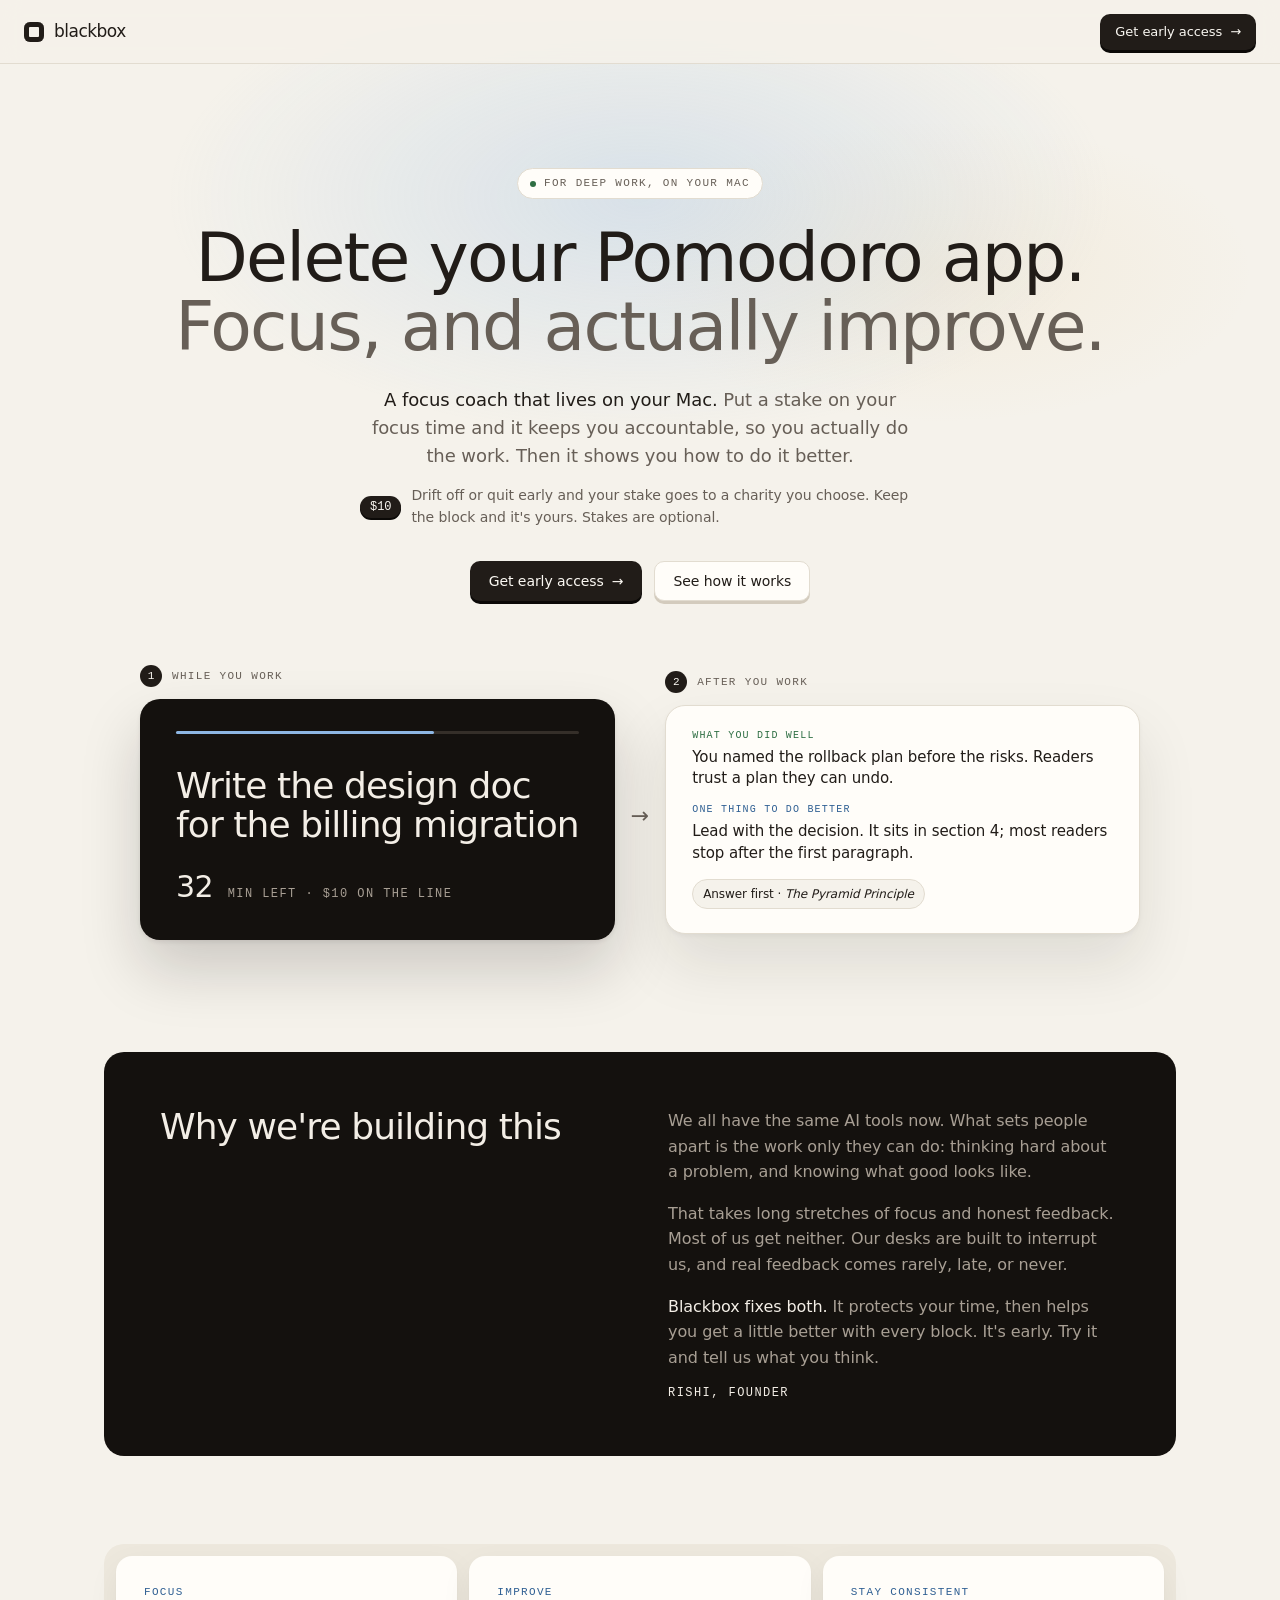
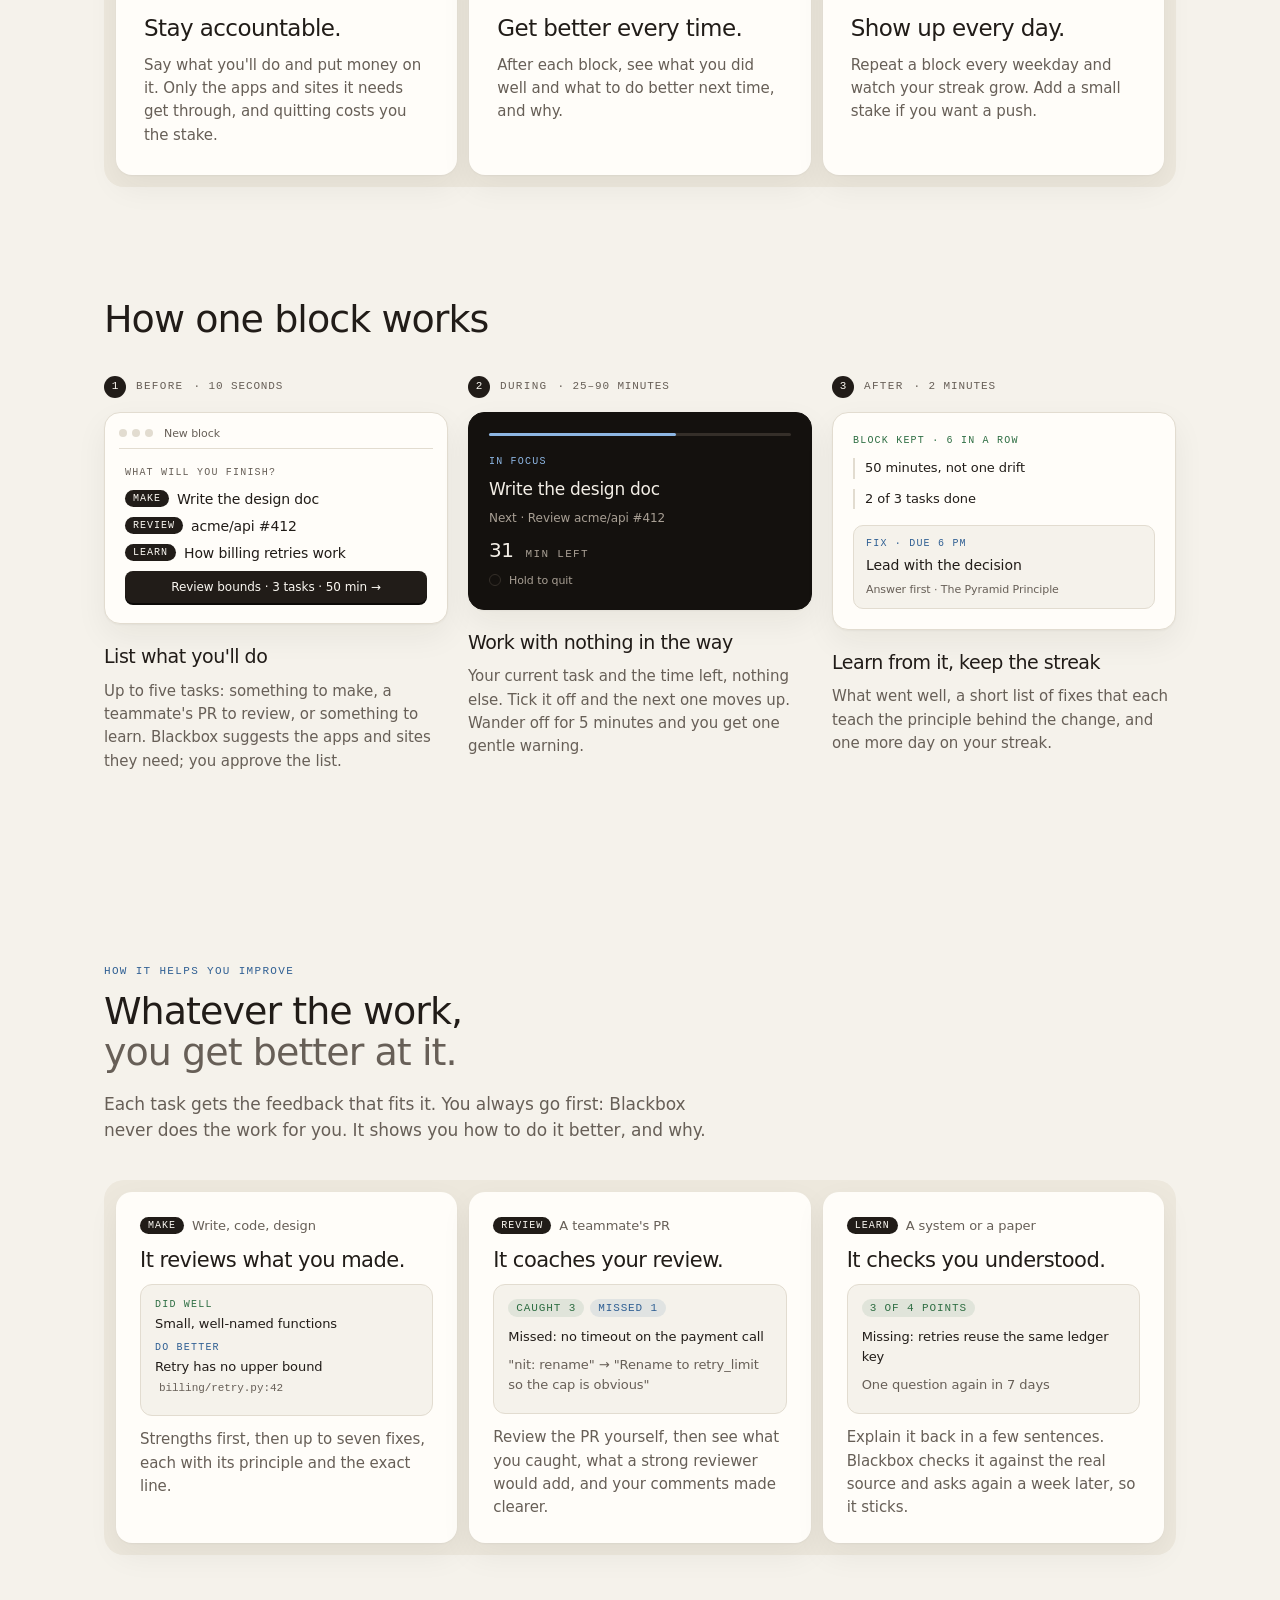
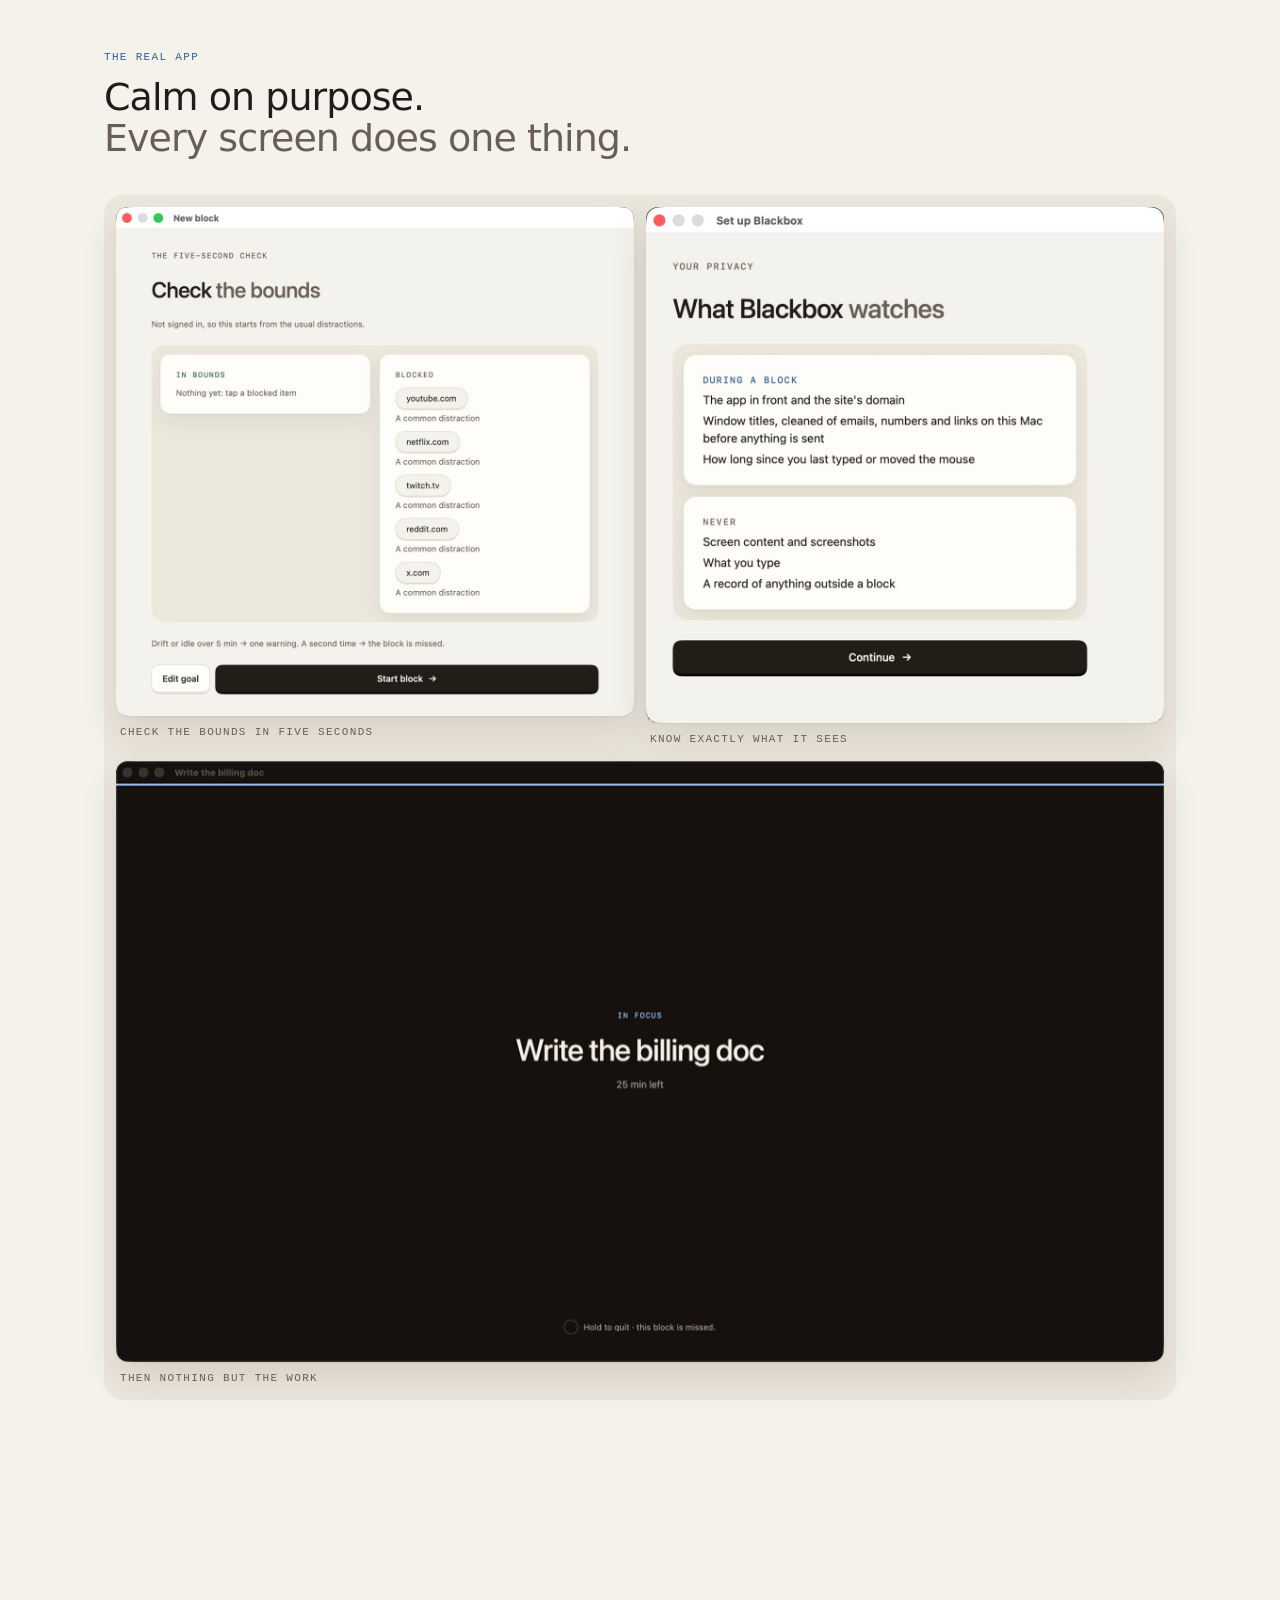
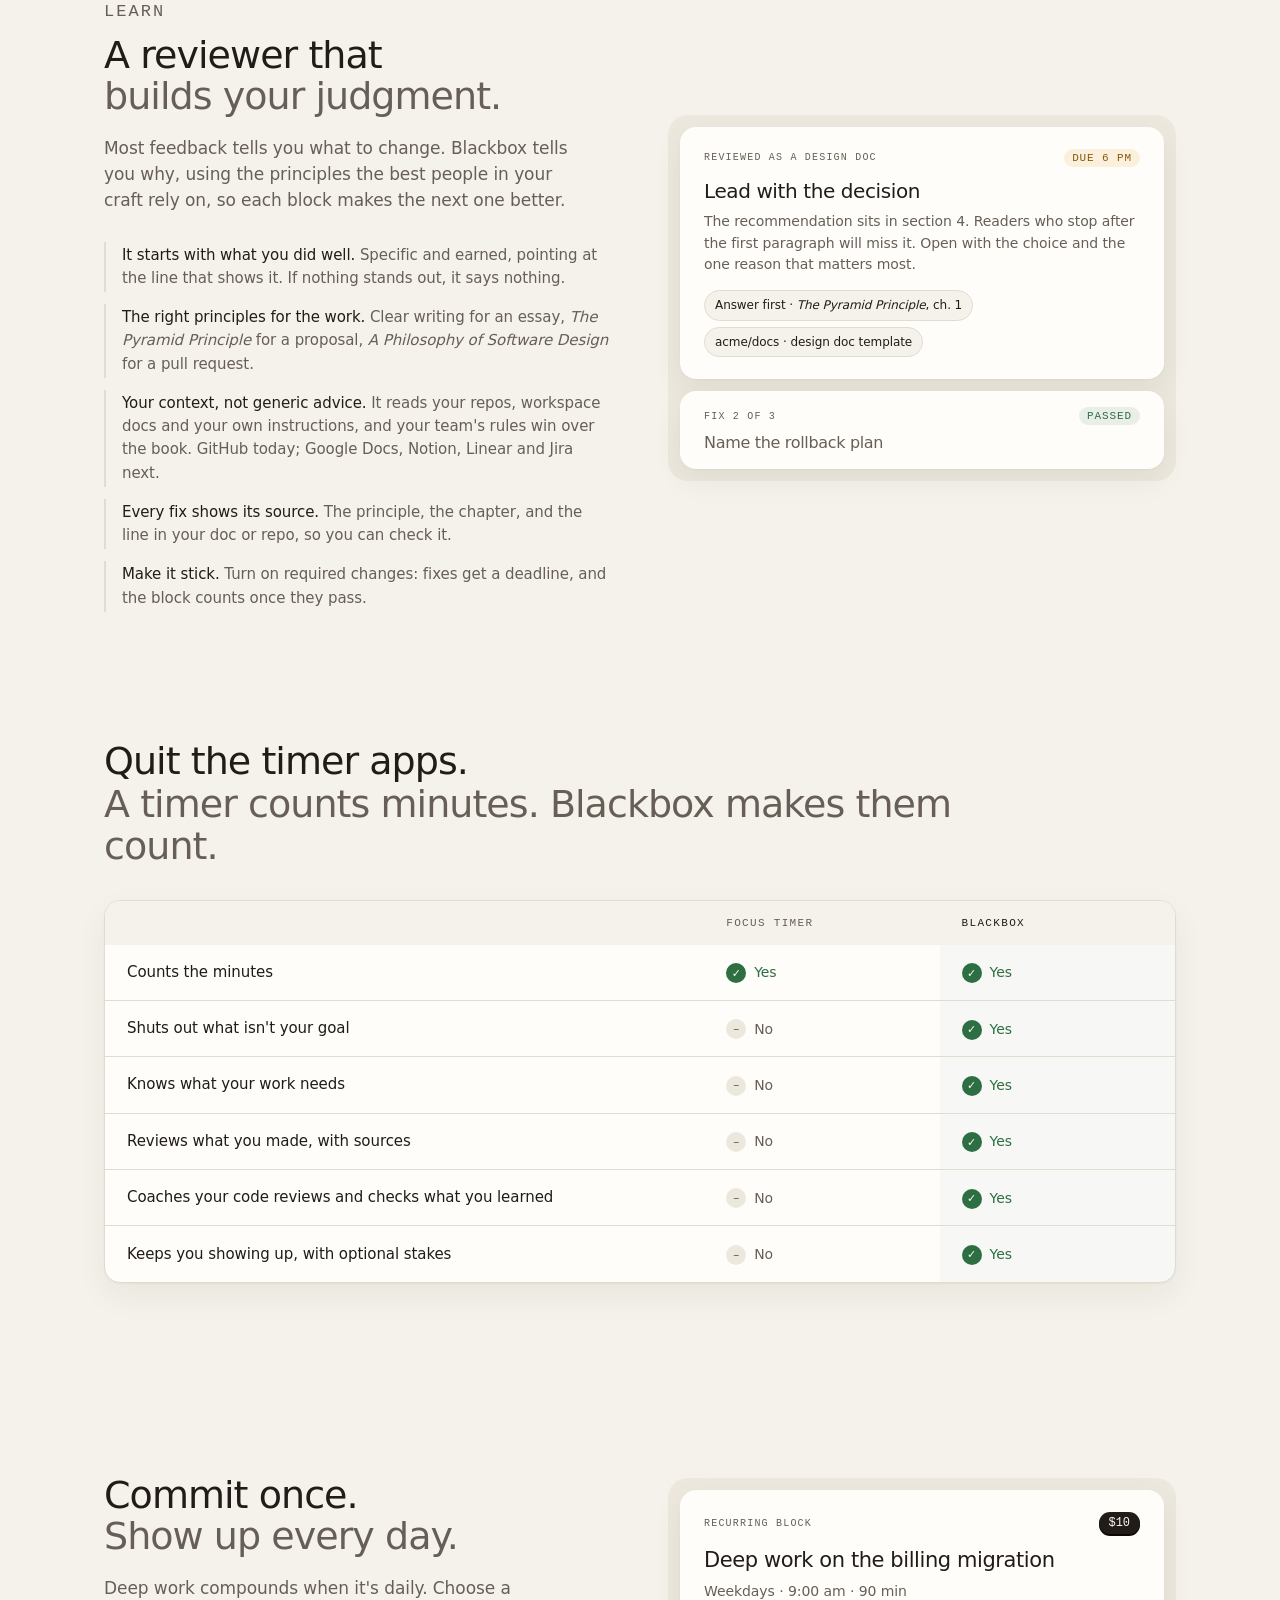
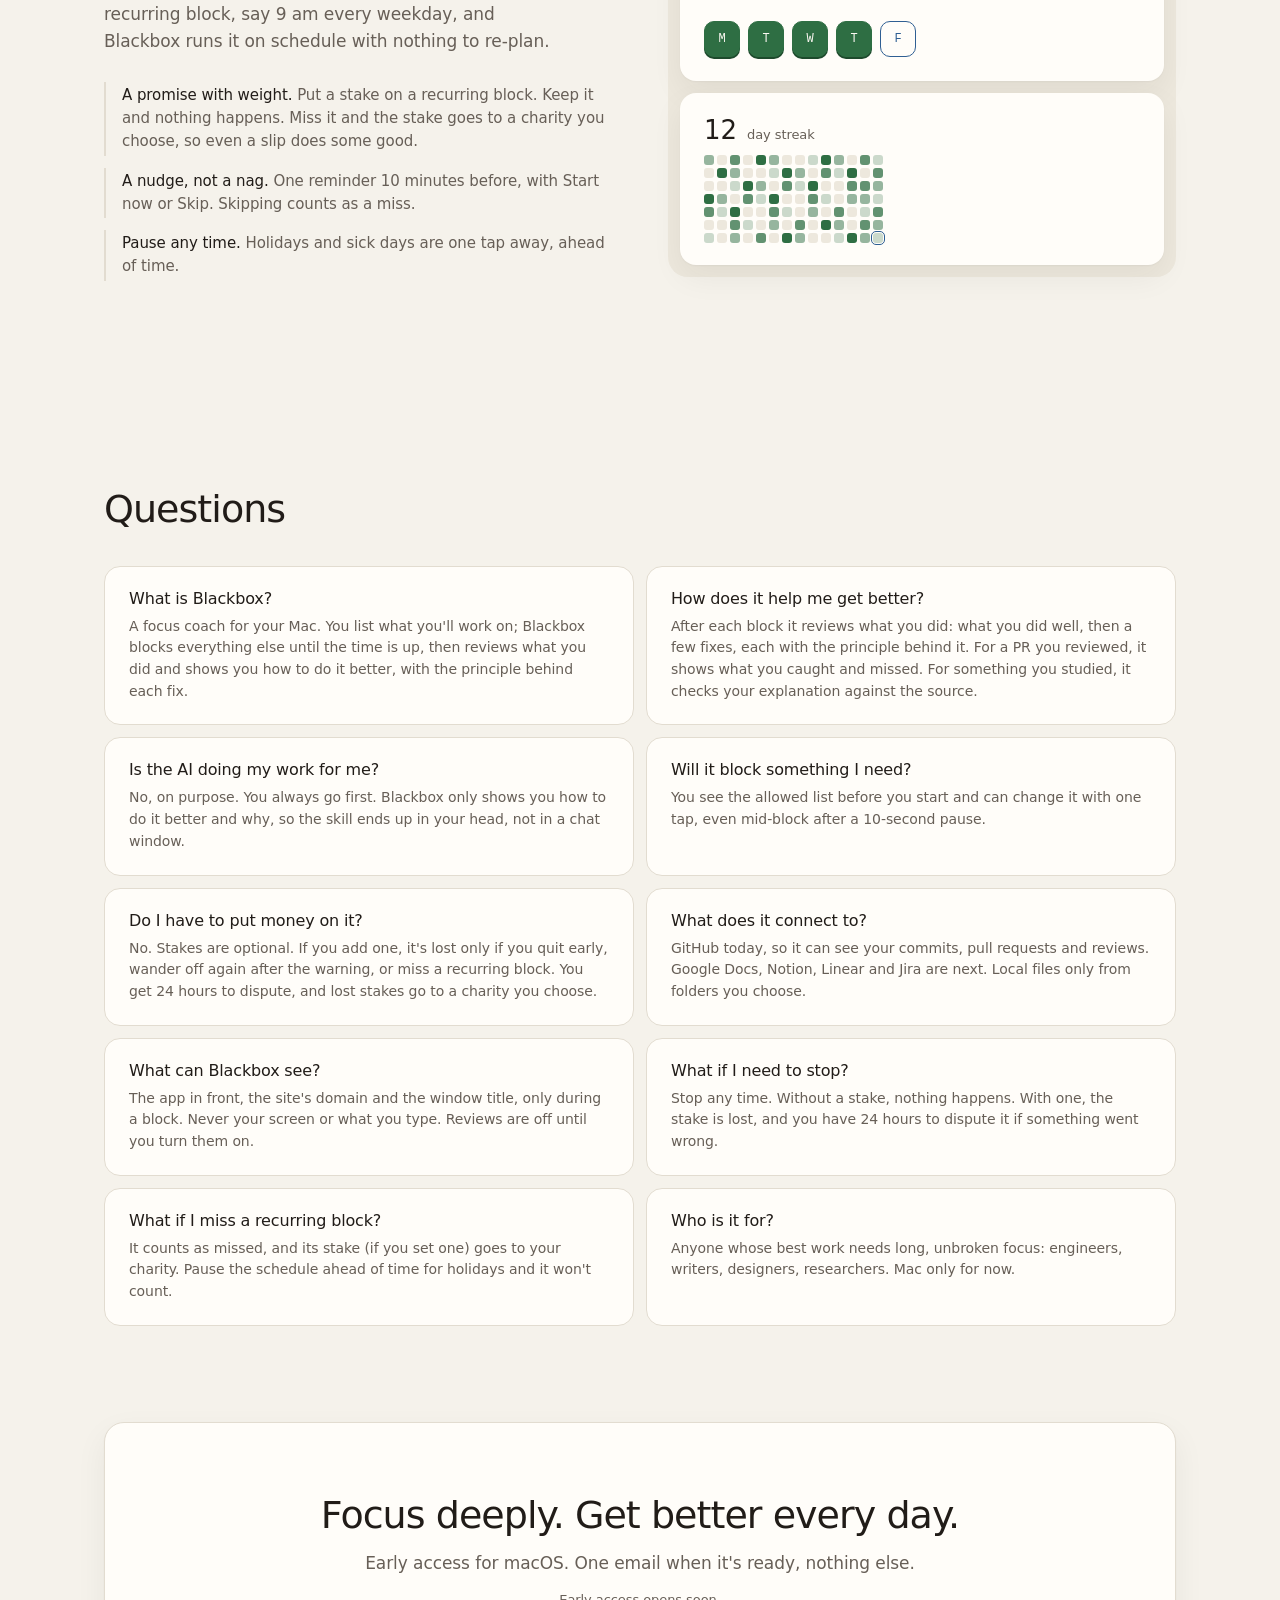
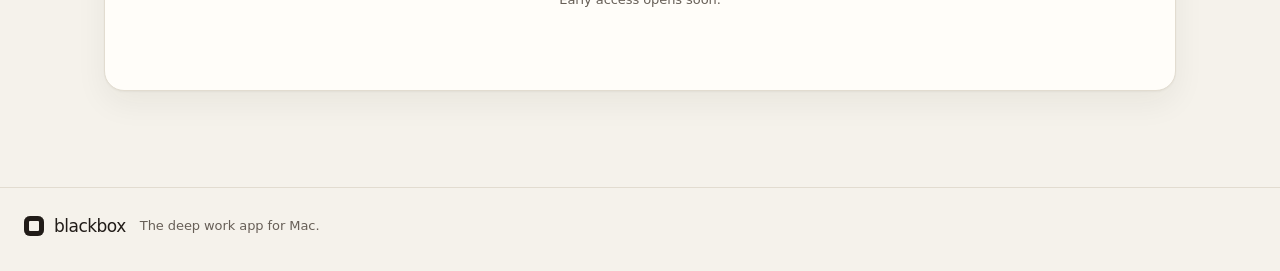
==== index.html @ e5a37778 "Deploy 39ea43e from Rishisheth/blackbox" ====
<!doctype html>
<html lang="en">
<head>
  <meta charset="utf-8">
  <meta name="viewport" content="width=device-width, initial-scale=1">
  <title>Blackbox — delete your Pomodoro app. Focus, and actually improve.</title>
  <meta name="description" content="A focus coach that lives on your Mac. Put a stake on your focus time and Blackbox keeps you accountable, then shows you how to do it better.">
  <link rel="icon" href="data:image/svg+xml,%3Csvg xmlns=%22http://www.w3.org/2000/svg%22 viewBox=%220 0 32 32%22%3E%3Crect width=%2232%22 height=%2232%22 rx=%226%22 fill=%22%23000%22/%3E%3Crect x=%229%22 y=%229%22 width=%2214%22 height=%2214%22 rx=%222%22 fill=%22%23fff%22/%3E%3C/svg%3E">
  <link rel="stylesheet" href="styles.css">
  <script src="config.js"></script>
  <script src="waitlist.js" defer></script>
</head>
<body>
  <header class="nav">
    <a class="wordmark" href="#top" aria-label="Blackbox home">blackbox</a>
    <a class="button button-solid" href="#waitlist">Get early access</a>
  </header>

  <main id="top">
    <section class="hero">
      <p class="eyebrow">For deep work, on your Mac</p>
      <h1>Delete your Pomodoro app.<br><span class="muted">Focus, and actually improve.</span></h1>
      <p class="lede"><strong>A focus coach that lives on your Mac.</strong> Put a stake on your focus time and it keeps you accountable, so you actually do the work. Then it shows you how to do it better.</p>
      <p class="hero-stake"><span class="stake-chip">$10</span>Drift off or quit early and your stake goes to a charity you choose. Keep the block and it's yours. Stakes are optional.</p>
      <div class="actions">
        <a class="button button-solid" href="#waitlist">Get early access</a>
        <a class="button button-outline" href="#how">See how it works</a>
      </div>

      <div class="hero-pair">
        <figure class="hero-step" aria-label="While you work: your task and the time left, nothing else">
          <figcaption><span class="num">1</span>While you work</figcaption>
          <div class="focus-card">
            <div class="timeline"><span style="width: 64%"></span></div>
            <p class="focus-goal">Write the design doc for the billing migration</p>
            <p class="focus-time"><strong>32</strong> min left <span class="focus-stake">· $10 on the line</span></p>
          </div>
        </figure>
        <span class="hero-arrow" aria-hidden="true">→</span>
        <figure class="hero-step" aria-label="After you work: what you did well, and one thing to do better, with the principle behind it">
          <figcaption><span class="num">2</span>After you work</figcaption>
          <div class="coach-card">
            <p class="coach-label coach-good">What you did well</p>
            <p class="coach-line">You named the rollback plan before the risks. Readers trust a plan they can undo.</p>
            <p class="coach-label coach-better">One thing to do better</p>
            <p class="coach-line"><strong>Lead with the decision.</strong> It sits in section 4; most readers stop after the first paragraph.</p>
            <p class="coach-tag">Answer first · <em>The Pyramid Principle</em></p>
          </div>
        </figure>
      </div>
    </section>

    <section id="why" class="why-now" aria-labelledby="why-title">
      <h2 id="why-title">Why we're building this</h2>
      <div class="why-now-body">
        <p>We all have the same AI tools now. What sets people apart is the work only they can do: thinking hard about a problem, and knowing what good looks like.</p>
        <p>That takes long stretches of focus and honest feedback. Most of us get neither. Our desks are built to interrupt us, and real feedback comes rarely, late, or never.</p>
        <p><strong>Blackbox fixes both.</strong> It protects your time, then helps you get a little better with every block. It's early. Try it and tell us what you think.</p>
        <p class="signature">Rishi, founder</p>
      </div>
    </section>

    <section class="pillars" aria-label="What Blackbox does for you">
      <div class="pillar">
        <p class="pillar-kicker">Focus</p>
        <h2>Stay accountable.</h2>
        <p>Say what you'll do and put money on it. Only the apps and sites it needs get through, and quitting costs you the stake.</p>
      </div>
      <div class="pillar">
        <p class="pillar-kicker">Improve</p>
        <h2>Get better every time.</h2>
        <p>After each block, see what you did well and what to do better next time, and why.</p>
      </div>
      <div class="pillar">
        <p class="pillar-kicker">Stay consistent</p>
        <h2>Show up every day.</h2>
        <p>Repeat a block every weekday and watch your streak grow. Add a small stake if you want a push.</p>
      </div>
    </section>

    <section id="how" class="how" aria-labelledby="how-title">
      <h2 id="how-title">How one block works</h2>
      <ol class="phases">
        <li class="phase">
          <p class="phase-when"><span class="num">1</span>Before <span class="muted">· 10 seconds</span></p>
          <div class="mock app" aria-hidden="true">
            <div class="app-bar"><i></i><i></i><i></i><span>New block</span></div>
            <p class="mock-label">What will you finish?</p>
            <p class="mock-task"><span class="kind">Make</span>Write the design doc</p>
            <p class="mock-task"><span class="kind">Review</span>acme/api #412</p>
            <p class="mock-task"><span class="kind">Learn</span>How billing retries work</p>
            <span class="mock-cta">Review bounds · 3 tasks · 50 min →</span>
          </div>
          <h3>List what you'll do</h3>
          <p>Up to five tasks: something to make, a teammate's PR to review, or something to learn. Blackbox suggests the apps and sites they need; you approve the list.</p>
        </li>
        <li class="phase">
          <p class="phase-when"><span class="num">2</span>During <span class="muted">· 25–90 minutes</span></p>
          <div class="mock app mock-dark" aria-hidden="true">
            <div class="mock-time"><span style="width: 62%"></span></div>
            <p class="mock-label mock-label-focus">In focus</p>
            <p class="mock-blocked">Write the design doc</p>
            <p class="mock-next">Next · Review acme/api #412</p>
            <p class="mock-left"><strong>31</strong> min left</p>
            <span class="mock-hold"><i></i>Hold to quit</span>
          </div>
          <h3>Work with nothing in the way</h3>
          <p>Your current task and the time left, nothing else. Tick it off and the next one moves up. Wander off for 5 minutes and you get one gentle warning.</p>
        </li>
        <li class="phase">
          <p class="phase-when"><span class="num">3</span>After <span class="muted">· 2 minutes</span></p>
          <div class="mock app" aria-hidden="true">
            <p class="mock-label mock-label-kept">Block kept · 6 in a row</p>
            <p class="mock-proof">50 minutes, not one drift</p>
            <p class="mock-proof">2 of 3 tasks done</p>
            <div class="mock-fixcard">
              <p class="mock-label mock-label-focus">Fix · due 6 pm</p>
              <p class="mock-fix">Lead with the decision</p>
              <p class="mock-tag">Answer first · The Pyramid Principle</p>
            </div>
          </div>
          <h3>Learn from it, keep the streak</h3>
          <p>What went well, a short list of fixes that each teach the principle behind the change, and one more day on your streak.</p>
        </li>
      </ol>
    </section>

    <section id="improve" class="kinds-section" aria-labelledby="kinds-title">
      <p class="eyebrow-plain">How it helps you improve</p>
      <h2 id="kinds-title">Whatever the work,<br><span class="muted">you get better at it.</span></h2>
      <p class="section-intro">Each task gets the feedback that fits it. You always go first: Blackbox never does the work for you. It shows you how to do it better, and why.</p>
      <div class="kinds">
        <article class="kind-card">
          <p class="kind-head"><span class="kind">Make</span>Write, code, design</p>
          <h3>It reviews what you made.</h3>
          <div class="mini" aria-hidden="true">
            <p class="coach-label coach-good">Did well</p>
            <p class="mini-line">Small, well-named functions</p>
            <p class="coach-label coach-better">Do better</p>
            <p class="mini-line">Retry has no upper bound <span class="mini-src">billing/retry.py:42</span></p>
          </div>
          <p>Strengths first, then up to seven fixes, each with its principle and the exact line.</p>
        </article>
        <article class="kind-card">
          <p class="kind-head"><span class="kind">Review</span>A teammate's PR</p>
          <h3>It coaches your review.</h3>
          <div class="mini" aria-hidden="true">
            <p class="mini-score"><span class="good">Caught 3</span><span class="better">Missed 1</span></p>
            <p class="mini-line">Missed: no timeout on the payment call</p>
            <p class="mini-line mini-quiet">"nit: rename" → "Rename to retry_limit so the cap is obvious"</p>
          </div>
          <p>Review the PR yourself, then see what you caught, what a strong reviewer would add, and your comments made clearer.</p>
        </article>
        <article class="kind-card">
          <p class="kind-head"><span class="kind">Learn</span>A system or a paper</p>
          <h3>It checks you understood.</h3>
          <div class="mini" aria-hidden="true">
            <p class="mini-score"><span class="good">3 of 4 points</span></p>
            <p class="mini-line">Missing: retries reuse the same ledger key</p>
            <p class="mini-line mini-quiet">One question again in 7 days</p>
          </div>
          <p>Explain it back in a few sentences. Blackbox checks it against the real source and asks again a week later, so it sticks.</p>
        </article>
      </div>
    </section>

    <section class="screens" aria-labelledby="screens-title">
      <p class="eyebrow-plain">The real app</p>
      <h2 id="screens-title">Calm on purpose.<br><span class="muted">Every screen does one thing.</span></h2>
      <div class="shots">
        <figure class="shot">
          <img src="img/bounds-light.jpg" width="1100" height="1081" loading="lazy" decoding="async"
            alt="The bounds check: what's in bounds and what's blocked, with a reason under each, and Start block.">
          <figcaption>Check the bounds in five seconds</figcaption>
        </figure>
        <figure class="shot">
          <img src="img/privacy-light.jpg" width="1100" height="1096" loading="lazy" decoding="async"
            alt="Setup's privacy screen: what Blackbox watches during a block, and what it never collects.">
          <figcaption>Know exactly what it sees</figcaption>
        </figure>
        <figure class="shot shot-wide">
          <img src="img/focus-dark.jpg" width="1100" height="630" loading="lazy" decoding="async"
            alt="Focus mode: the goal, the time left, and hold to quit, on a dark screen.">
          <figcaption>Then nothing but the work</figcaption>
        </figure>
      </div>
    </section>

    <section id="learn" class="reviewer" aria-labelledby="reviewer-title">
      <div class="reviewer-copy">
        <p class="eyebrow-plain">Learn</p>
        <h2 id="reviewer-title">A reviewer that<br><span class="muted">builds your judgment.</span></h2>
        <p>Most feedback tells you what to change. Blackbox tells you why, using the principles the best people in your craft rely on, so each block makes the next one better.</p>
        <ul class="train-points">
          <li><strong>It starts with what you did well.</strong> Specific and earned, pointing at the line that shows it. If nothing stands out, it says nothing.</li>
          <li><strong>The right principles for the work.</strong> Clear writing for an essay, <em>The Pyramid Principle</em> for a proposal, <em>A Philosophy of Software Design</em> for a pull request.</li>
          <li><strong>Your context, not generic advice.</strong> It reads your repos, workspace docs and your own instructions, and your team's rules win over the book. GitHub today; Google Docs, Notion, Linear and Jira next.</li>
          <li><strong>Every fix shows its source.</strong> The principle, the chapter, and the line in your doc or repo, so you can check it.</li>
          <li><strong>Make it stick.</strong> Turn on required changes: fixes get a deadline, and the block counts once they pass.</li>
        </ul>
      </div>
      <figure class="review" aria-label="A fix card: Lead with the decision, with its principle and sources">
        <div class="review-card">
          <p class="review-head"><span class="mock-label">Reviewed as a design doc</span><span class="review-due">Due 6 pm</span></p>
          <p class="review-what">Lead with the decision</p>
          <p class="review-why">The recommendation sits in section 4. Readers who stop after the first paragraph will miss it. Open with the choice and the one reason that matters most.</p>
          <div class="review-tags">
            <span>Answer first · <em>The Pyramid Principle</em>, ch. 1</span>
            <span>acme/docs · design doc template</span>
          </div>
        </div>
        <div class="review-card review-card-quiet">
          <p class="review-head"><span class="mock-label">Fix 2 of 3</span><span class="review-pass">Passed</span></p>
          <p class="review-what">Name the rollback plan</p>
        </div>
      </figure>
    </section>

    <section class="timers" aria-labelledby="timers-title">
      <h2 id="timers-title">Quit the timer apps.<br><span class="muted">A timer counts minutes. Blackbox makes them count.</span></h2>
      <table class="compare">
        <thead>
          <tr><th scope="col"><span class="visually-hidden">What you get</span></th><th scope="col">Focus timer</th><th scope="col">Blackbox</th></tr>
        </thead>
        <tbody>
          <tr><th scope="row">Counts the minutes</th><td><span class="yes">Yes</span></td><td><span class="yes">Yes</span></td></tr>
          <tr><th scope="row">Shuts out what isn't your goal</th><td><span class="no">No</span></td><td><span class="yes">Yes</span></td></tr>
          <tr><th scope="row">Knows what your work needs</th><td><span class="no">No</span></td><td><span class="yes">Yes</span></td></tr>
          <tr><th scope="row">Reviews what you made, with sources</th><td><span class="no">No</span></td><td><span class="yes">Yes</span></td></tr>
          <tr><th scope="row">Coaches your code reviews and checks what you learned</th><td><span class="no">No</span></td><td><span class="yes">Yes</span></td></tr>
          <tr><th scope="row">Keeps you showing up, with optional stakes</th><td><span class="no">No</span></td><td><span class="yes">Yes</span></td></tr>
        </tbody>
      </table>
    </section>

    <section class="train" aria-labelledby="train-title">
      <div class="train-copy">
        <h2 id="train-title">Commit once.<br><span class="muted">Show up every day.</span></h2>
        <p>Deep work compounds when it's daily. Choose a recurring block, say 9 am every weekday, and Blackbox runs it on schedule with nothing to re-plan.</p>
        <ul class="train-points">
          <li><strong>A promise with weight.</strong> Put a stake on a recurring block. Keep it and nothing happens. Miss it and the stake goes to a charity you choose, so even a slip does some good.</li>
          <li><strong>A nudge, not a nag.</strong> One reminder 10 minutes before, with Start now or Skip. Skipping counts as a miss.</li>
          <li><strong>Pause any time.</strong> Holidays and sick days are one tap away, ahead of time.</li>
        </ul>
      </div>
      <figure class="schedule" aria-label="A recurring block: Deep work, weekdays at 9 am, 90 minutes, $10, with a 12-day streak">
        <div class="schedule-card">
          <p class="schedule-head"><span class="mock-label">Recurring block</span><span class="schedule-stake">$10</span></p>
        <p class="schedule-goal">Deep work on the billing migration</p>
        <p class="schedule-when">Weekdays · 9:00 am · 90 min</p>
        <div class="days" aria-hidden="true">
          <span class="kept">M</span><span class="kept">T</span><span class="kept">W</span><span class="kept">T</span><span class="next">F</span>
        </div>
        </div>
        <div class="consistency">
          <p class="mock-streak"><strong>12</strong> day streak</p>
          <div class="grid" aria-hidden="true"></div>
        </div>
      </figure>
    </section>

    <section class="faq" aria-labelledby="faq-title">
      <h2 id="faq-title">Questions</h2>
      <dl>
        <div>
          <dt>What is Blackbox?</dt>
          <dd>A focus coach for your Mac. You list what you'll work on; Blackbox blocks everything else until the time is up, then reviews what you did and shows you how to do it better, with the principle behind each fix.</dd>
        </div>
        <div>
          <dt>How does it help me get better?</dt>
          <dd>After each block it reviews what you did: what you did well, then a few fixes, each with the principle behind it. For a PR you reviewed, it shows what you caught and missed. For something you studied, it checks your explanation against the source.</dd>
        </div>
        <div>
          <dt>Is the AI doing my work for me?</dt>
          <dd>No, on purpose. You always go first. Blackbox only shows you how to do it better and why, so the skill ends up in your head, not in a chat window.</dd>
        </div>
        <div>
          <dt>Will it block something I need?</dt>
          <dd>You see the allowed list before you start and can change it with one tap, even mid-block after a 10-second pause.</dd>
        </div>
        <div>
          <dt>Do I have to put money on it?</dt>
          <dd>No. Stakes are optional. If you add one, it's lost only if you quit early, wander off again after the warning, or miss a recurring block. You get 24 hours to dispute, and lost stakes go to a charity you choose.</dd>
        </div>
        <div>
          <dt>What does it connect to?</dt>
          <dd>GitHub today, so it can see your commits, pull requests and reviews. Google Docs, Notion, Linear and Jira are next. Local files only from folders you choose.</dd>
        </div>
        <div>
          <dt>What can Blackbox see?</dt>
          <dd>The app in front, the site's domain and the window title, only during a block. Never your screen or what you type. Reviews are off until you turn them on.</dd>
        </div>
        <div>
          <dt>What if I need to stop?</dt>
          <dd>Stop any time. Without a stake, nothing happens. With one, the stake is lost, and you have 24 hours to dispute it if something went wrong.</dd>
        </div>
        <div>
          <dt>What if I miss a recurring block?</dt>
          <dd>It counts as missed, and its stake (if you set one) goes to your charity. Pause the schedule ahead of time for holidays and it won't count.</dd>
        </div>
        <div>
          <dt>Who is it for?</dt>
          <dd>Anyone whose best work needs long, unbroken focus: engineers, writers, designers, researchers. Mac only for now.</dd>
        </div>
      </dl>
    </section>

    <section id="waitlist" class="waitlist" aria-labelledby="waitlist-title">
      <h2 id="waitlist-title">Focus deeply. Get better every day.</h2>
      <p class="section-lede">Early access for macOS. One email when it's ready, nothing else.</p>
      <form class="waitlist-form" novalidate>
        <label class="visually-hidden" for="email">Email address</label>
        <input id="email" name="email" type="email" autocomplete="email" placeholder="you@work.com" required>
        <button class="button button-solid" type="submit">Get early access</button>
      </form>
      <p class="waitlist-note" role="status" aria-live="polite"></p>
    </section>
  </main>

  <footer class="footer">
    <span class="wordmark">blackbox</span>
    <span class="muted">The deep work app for Mac.</span>
  </footer>
</body>
</html>
---- styles.css ----
/* Blackbox landing page. Tokens mirror docs/design/ui-design.md (v4, warm paper). */
:root {
  --bg: #f5f2eb;
  --surface: #fffdf9;
  --raised: #ede8dd;
  --line: #e2dcd0;
  --text: #211c18;
  --muted: #675f57;
  --primary: #211c18;
  --on-primary: #fbf8f2;
  --edge: #0b0907;
  --edge-soft: #d3cbbd;
  --focus: #2f5f93;
  --kept: #2e6e43;
  --night: #14110e;
  --night-surface: #1d1915;
  --night-line: #352f29;
  --night-text: #f3eee6;
  --night-muted: #a89f94;
  --night-focus: #8db6e3;
  --radius-control: 10px;
  --radius-card: 16px;
  --radius-panel: 20px;
  --shadow-card: 0 1px 2px rgba(33, 28, 24, 0.04), 0 12px 32px rgba(33, 28, 24, 0.06);
  --sans: -apple-system, BlinkMacSystemFont, "SF Pro Text", Inter, "Segoe UI", system-ui, sans-serif;
  --display: -apple-system, BlinkMacSystemFont, "SF Pro Display", Inter, "Segoe UI", system-ui, sans-serif;
  --mono: ui-monospace, "SF Mono", SFMono-Regular, Menlo, Consolas, monospace;
  --column: 1120px;
}

* { box-sizing: border-box; }
[hidden] { display: none !important; }

html { scroll-behavior: smooth; }
@media (prefers-reduced-motion: reduce) { html { scroll-behavior: auto; } }

body {
  margin: 0;
  /* The hero's glow is wider than the page; never let it scroll sideways. */
  overflow-x: clip;
  background: var(--bg);
  color: var(--text);
  font: 400 15px/1.55 var(--sans);
  letter-spacing: -0.005em;
  -webkit-font-smoothing: antialiased;
}

h1, h2, h3 { font-family: var(--display); font-weight: 500; letter-spacing: -0.025em; margin: 0; }
p { margin: 0; }
.muted { color: var(--muted); }

.nav, main, .footer { max-width: var(--column); margin: 0 auto; padding: 0 24px; }

/* Nav: floats on the paper with a hairline once you scroll past it. */
.nav {
  position: sticky; top: 0; z-index: 10;
  display: flex; align-items: center; justify-content: space-between;
  height: 64px; max-width: none;
  background: rgba(245, 242, 235, 0.86);
  backdrop-filter: saturate(140%) blur(10px);
  -webkit-backdrop-filter: saturate(140%) blur(10px);
  border-bottom: 1px solid var(--line);
}
.wordmark {
  display: inline-flex; align-items: center; gap: 10px;
  font: 500 17px/1 var(--display); letter-spacing: -0.03em; color: var(--text); text-decoration: none;
}
.wordmark::before {
  content: ""; width: 20px; height: 20px; border-radius: 6px; background: var(--primary);
  box-shadow: inset 0 0 0 5px var(--primary), inset 0 0 0 11px var(--bg);
}

/* Tactile buttons: they sit on a key edge and press down onto it. */
.button {
  display: inline-flex; align-items: center; justify-content: center; gap: 8px;
  height: 40px; padding: 0 18px; border-radius: var(--radius-control);
  font: 500 14px/1 var(--sans); letter-spacing: -0.005em; text-decoration: none;
  border: 1px solid transparent; cursor: pointer;
  transition: transform 90ms ease-out, box-shadow 90ms ease-out;
}
.button:active { transform: translateY(2px); }
.button:focus-visible, input:focus-visible { outline: 2px solid var(--focus); outline-offset: 3px; }
.button-solid { background: var(--primary); color: var(--on-primary); box-shadow: 0 3px 0 var(--edge); }
.button-solid:active { box-shadow: 0 1px 0 var(--edge); }
.button-solid::after { content: "→"; font-family: var(--sans); }
.button-outline { background: var(--surface); color: var(--text); border-color: var(--line); box-shadow: 0 3px 0 var(--edge-soft); }
.button-outline:active { box-shadow: 0 1px 0 var(--edge-soft); }
.nav .button { height: 36px; padding: 0 14px; font-size: 13px; }
@media (prefers-reduced-motion: reduce) { .button, .button:active { transition: none; transform: none; } }

/* Mono labels: the instrument-panel voice. */
.eyebrow, .pillar-kicker, .mock-label, .phase-when, .num, .stamina-head .mock-label, .schedule-head .mock-label {
  font-family: var(--mono); text-transform: uppercase; letter-spacing: 0.12em; font-weight: 500;
}

.hero { position: relative; text-align: center; padding: 104px 0 88px; }
.hero::before {
  content: ""; position: absolute; inset: -40px -20% auto; height: 620px; z-index: -1; pointer-events: none;
  background:
    radial-gradient(ellipse 45% 55% at 50% 28%, rgba(141, 182, 227, 0.28), rgba(245, 242, 235, 0) 70%),
    radial-gradient(ellipse 30% 35% at 70% 40%, rgba(226, 177, 92, 0.10), rgba(245, 242, 235, 0) 70%);
}
.eyebrow {
  display: inline-flex; align-items: center; gap: 8px;
  font-size: 11px; color: var(--muted); margin-bottom: 24px;
  padding: 6px 12px; border-radius: 999px; background: var(--surface); border: 1px solid var(--line);
}
.eyebrow::before { content: ""; width: 6px; height: 6px; border-radius: 50%; background: var(--kept); }
.hero h1 { font-size: clamp(40px, 6.4vw, 68px); line-height: 1.02; }
.lede { max-width: 560px; margin: 24px auto 0; font-size: 18px; line-height: 1.55; color: var(--muted); }
.hero-stake {
  display: inline-flex; align-items: center; gap: 10px; margin: 16px auto 0; max-width: 560px;
  font-size: 14px; color: var(--muted); text-align: left;
}
.stake-chip {
  flex: none; font: 500 12px var(--mono); padding: 4px 10px; border-radius: 999px;
  background: var(--primary); color: var(--on-primary); box-shadow: 0 2px 0 var(--edge);
}
.focus-stake { color: var(--night-muted); }
.actions { display: flex; gap: 12px; justify-content: center; margin-top: 32px; flex-wrap: wrap; }

.focus-card {
  margin: 64px auto 0; max-width: 680px; text-align: left;
  background: var(--night); color: var(--night-text);
  border-radius: var(--radius-panel); padding: 32px 36px 36px;
  box-shadow: 0 2px 4px rgba(20, 17, 14, 0.08), 0 30px 60px rgba(20, 17, 14, 0.18);
}
.timeline { height: 3px; border-radius: 3px; background: var(--night-line); }
.timeline span { display: block; height: 3px; border-radius: 3px; background: var(--night-focus); }
.focus-goal { font: 500 clamp(24px, 4vw, 36px)/1.1 var(--display); letter-spacing: -0.025em; margin-top: 32px; }
.focus-time { margin-top: 24px; color: var(--night-muted); font: 500 12px var(--mono); text-transform: uppercase; letter-spacing: 0.12em; }
.focus-time strong { color: var(--night-text); font: 500 30px var(--display); letter-spacing: -0.02em; margin-right: 6px; font-variant-numeric: tabular-nums; }

section { scroll-margin-top: 80px; }

/* Hero: the two halves of the product, side by side. */
.lede strong { color: var(--text); font-weight: 500; }
.hero-pair { display: flex; align-items: center; gap: 16px; margin: 64px auto 0; max-width: 1000px; text-align: left; }
.hero-step { flex: 1; margin: 0; display: flex; flex-direction: column; gap: 12px; }
.hero-step figcaption { display: flex; align-items: center; gap: 10px; font: 500 11px var(--mono); text-transform: uppercase; letter-spacing: 0.12em; color: var(--muted); }
.hero-step .focus-card { margin: 0; max-width: none; flex: 1; }
.hero-arrow { font-size: 22px; color: var(--muted); padding-top: 28px; }
.coach-card {
  flex: 1; background: var(--surface); border: 1px solid var(--line); border-radius: var(--radius-panel);
  padding: 24px 26px; display: flex; flex-direction: column; gap: 6px;
  box-shadow: 0 2px 4px rgba(33, 28, 24, 0.04), 0 30px 60px rgba(33, 28, 24, 0.10);
}
.coach-label { font: 500 10px var(--mono); text-transform: uppercase; letter-spacing: 0.12em; }
.coach-label + .coach-line { margin-bottom: 8px; }
.coach-good { color: var(--kept); }
.coach-better { color: var(--focus); }
.coach-line { font-size: 15px; line-height: 1.45; color: var(--text); }
.coach-line strong { font-weight: 500; }
.coach-tag { align-self: flex-start; font-size: 12px; padding: 5px 10px; border-radius: 999px; background: var(--bg); border: 1px solid var(--line); }

/* Task kinds: a small chip in the mocks and the kind cards. */
.kind {
  display: inline-block; font: 500 10px var(--mono); text-transform: uppercase; letter-spacing: 0.1em;
  padding: 3px 8px; margin-right: 8px; border-radius: 999px; background: var(--primary); color: var(--on-primary);
}
.mock-task { font: 500 14px var(--display); letter-spacing: -0.01em; display: flex; align-items: center; }
.mock-next { font-size: 12px; color: var(--night-muted); }

.kinds-section { padding: 96px 0 72px; }
.kinds-section h2 { font-size: 38px; line-height: 1.08; }
.section-intro { color: var(--muted); font-size: 17px; max-width: 620px; margin-top: 18px; }
.kinds { display: grid; grid-template-columns: repeat(3, 1fr); gap: 12px; margin-top: 36px; padding: 12px; border-radius: var(--radius-panel); background: var(--raised); }
.kind-card { background: var(--surface); border-radius: var(--radius-card); padding: 24px; box-shadow: var(--shadow-card); display: flex; flex-direction: column; gap: 12px; }
.kind-head { font-size: 13px; color: var(--muted); display: flex; align-items: center; }
.kind-card h3 { font-size: 21px; line-height: 1.15; }
.kind-card > p:last-child { color: var(--muted); font-size: 15px; }
.mini { background: var(--bg); border: 1px solid var(--line); border-radius: 12px; padding: 14px; display: flex; flex-direction: column; gap: 4px; }
.mini-line { font-size: 13px; color: var(--text); margin-bottom: 4px; }
.mini-quiet { color: var(--muted); }
.mini-src { font: 500 11px var(--mono); color: var(--muted); margin-left: 4px; }
.mini-score { display: flex; gap: 6px; margin-bottom: 6px; }
.mini-score span { font: 500 11px var(--mono); text-transform: uppercase; letter-spacing: 0.08em; padding: 3px 8px; border-radius: 999px; }
.mini-score .good { color: var(--kept); background: rgba(46, 110, 67, 0.10); }
.mini-score .better { color: var(--focus); background: rgba(47, 95, 147, 0.10); }

.problem { max-width: 720px; margin: 0 auto; padding: 88px 0; text-align: center; }
.problem p { font: 400 21px/1.5 var(--display); letter-spacing: -0.015em; color: var(--muted); }
.problem .problem-turn { margin-top: 18px; }
.problem strong { color: var(--text); font-weight: 500; }

/* The three promises sit as cards inside one tinted panel. */
.pillars {
  display: grid; grid-template-columns: repeat(3, 1fr); gap: 12px;
  padding: 12px; border-radius: var(--radius-panel); background: var(--raised);
}
.pillar { background: var(--surface); border-radius: var(--radius-card); padding: 28px; box-shadow: var(--shadow-card); }
.pillar-kicker { font-size: 11px; color: var(--focus); }
.pillar h2 { font-size: 23px; line-height: 1.15; margin-top: 14px; }
.pillar p:last-child { color: var(--muted); font-size: 15px; margin-top: 12px; }

.how { padding: 112px 0 96px; }
.how h2, .faq h2 { font-size: 38px; line-height: 1.08; margin-bottom: 36px; }
.phases { list-style: none; margin: 0; padding: 0; display: grid; grid-template-columns: repeat(3, 1fr); gap: 20px; }
.phase-when { font-size: 11px; color: var(--muted); margin-bottom: 14px; display: flex; gap: 10px; align-items: center; }
.phase-when .muted { letter-spacing: 0.08em; }
.num {
  display: inline-grid; place-items: center; width: 22px; height: 22px; border-radius: 50%;
  font-size: 11px; letter-spacing: 0; color: var(--on-primary); background: var(--primary);
}
.phase h3 { font-size: 19px; margin-top: 18px; }
.phase > p:last-child { color: var(--muted); font-size: 15px; margin-top: 8px; }

.mock {
  min-height: 180px; border: 1px solid var(--line); border-radius: var(--radius-card);
  background: var(--surface); padding: 20px; display: flex; flex-direction: column; gap: 10px;
  justify-content: center; box-shadow: var(--shadow-card);
}
.mock.app { justify-content: flex-start; min-height: 196px; }
.app-bar { display: flex; align-items: center; gap: 5px; margin: -6px -6px 6px; padding-bottom: 8px; border-bottom: 1px solid var(--line); }
.app-bar i { width: 8px; height: 8px; border-radius: 50%; background: var(--line); }
.app-bar span { margin-left: 6px; font: 500 11px var(--sans); color: var(--muted); }
.mock-cta {
  margin-top: auto; align-self: stretch; text-align: center; font: 500 12px var(--sans);
  background: var(--primary); color: var(--on-primary); padding: 9px 10px; border-radius: 8px; box-shadow: 0 2px 0 var(--edge);
}
.mock-time { height: 3px; border-radius: 3px; background: var(--night-line); align-self: stretch; margin-bottom: 8px; }
.mock-time span { display: block; height: 3px; border-radius: 3px; background: var(--night-focus); }
.mock-label-focus { color: var(--focus) !important; }
.mock-dark .mock-label-focus { color: var(--night-focus) !important; }
.mock-label-kept { color: var(--kept) !important; }
.mock-left { font: 500 11px var(--mono); text-transform: uppercase; letter-spacing: 0.12em; color: var(--night-muted); }
.mock-left strong { font: 500 20px var(--display); color: var(--night-text); letter-spacing: -0.02em; margin-right: 4px; }
.mock-hold { margin-top: auto; display: inline-flex; align-items: center; gap: 8px; font-size: 11px; color: var(--night-muted); }
.mock-hold i { width: 12px; height: 12px; border-radius: 50%; border: 1.5px solid var(--night-line); }
.mock-fixcard { margin-top: 6px; background: var(--bg); border: 1px solid var(--line); border-radius: 10px; padding: 10px 12px; display: grid; gap: 4px; }
.mock-tag { font-size: 11px; color: var(--muted); }
.mock-dark { background: var(--night); border-color: var(--night); color: var(--night-text); align-items: flex-start; }
.mock-dark .mock-blocked { color: var(--night-text); }
.mock-goal { font: 500 16px var(--display); letter-spacing: -0.015em; }
.chips { display: flex; gap: 6px; flex-wrap: wrap; }
.chips span {
  font-size: 12px; padding: 5px 11px; border-radius: 999px; border: 1px solid var(--line); background: var(--bg);
}
.chips .on { background: var(--primary); color: var(--on-primary); border-color: var(--primary); box-shadow: 0 2px 0 var(--edge); }
.mock-blocked { font: 500 17px var(--display); letter-spacing: -0.015em; }
.mock-button {
  font-size: 12px; font-weight: 500; background: var(--night-text); color: var(--night);
  padding: 8px 12px; border-radius: 8px; box-shadow: 0 2px 0 #b9b0a4;
}
.mock-label { font-size: 10px; color: var(--muted); }
.mock-fix { font-weight: 500; font-size: 14px; }
.mock-why { font-size: 13px; color: var(--muted); }
.mock-kept { font-size: 15px; font-weight: 500; color: var(--kept); }
.mock-proof { font-size: 13px; color: var(--text); padding-left: 10px; border-left: 2px solid var(--line); }
.mock-streak { font-size: 13px; color: var(--muted); }
.mock-streak strong { font: 500 26px var(--display); color: var(--text); margin-right: 6px; font-variant-numeric: tabular-nums; }

.grid { display: grid; grid-template-rows: repeat(7, 10px); grid-auto-flow: column; grid-auto-columns: 10px; gap: 3px; }
.grid i { width: 10px; height: 10px; border-radius: 3px; background: var(--raised); }
.grid i[data-l="1"] { background: rgba(46, 110, 67, 0.25); }
.grid i[data-l="2"] { background: rgba(46, 110, 67, 0.5); }
.grid i[data-l="3"] { background: rgba(46, 110, 67, 0.75); }
.grid i[data-l="4"] { background: var(--kept); }
.grid i.today { outline: 1.5px solid var(--focus); outline-offset: 1px; }

/* Recurring commitment: copy beside a card nested in a tinted panel. */
.train {
  display: grid; grid-template-columns: 1fr 1fr; gap: 56px; align-items: center;
  padding: 96px 0;
}
.train h2 { font-size: 38px; line-height: 1.08; }
.train-copy > p { color: var(--muted); font-size: 17px; margin-top: 18px; max-width: 470px; }
.train-points { list-style: none; padding: 0; margin: 28px 0 0; display: grid; gap: 12px; }
.train-points li { font-size: 15px; color: var(--muted); padding: 2px 0 2px 16px; border-left: 2px solid var(--line); }
.train-points strong { color: var(--text); font-weight: 500; }
.schedule {
  margin: 0; border-radius: var(--radius-panel); background: var(--raised); padding: 12px;
  display: flex; flex-direction: column; gap: 12px;
}
.schedule-card {
  background: var(--surface); border-radius: var(--radius-card); padding: 22px 24px 24px;
  display: flex; flex-direction: column; gap: 8px; box-shadow: var(--shadow-card);
}
.schedule-head { display: flex; justify-content: space-between; align-items: center; }
.schedule-goal { font: 500 21px/1.2 var(--display); letter-spacing: -0.02em; margin-top: 6px; }
.schedule-when { font-size: 14px; color: var(--muted); }
.days { display: flex; gap: 8px; margin-top: 10px; }
.schedule-stake {
  font: 500 12px var(--mono); padding: 4px 10px; border-radius: 999px;
  background: var(--primary); color: var(--on-primary); box-shadow: 0 2px 0 var(--edge);
}
.days span {
  width: 36px; height: 36px; display: grid; place-items: center; border-radius: 10px;
  font: 500 12px var(--mono); border: 1px solid var(--line); color: var(--muted); background: var(--bg);
}
.days .kept { background: var(--kept); border-color: var(--kept); color: #fbf8f2; box-shadow: 0 2px 0 #1d4a2c; }
.days .next { border-color: var(--focus); color: var(--focus); background: var(--surface); }
.consistency {
  background: var(--surface); border-radius: var(--radius-card); padding: 22px 24px;
  display: flex; flex-direction: column; gap: 10px; box-shadow: var(--shadow-card);
}

.screens { padding: 24px 0 88px; }
.screens h2 { font-size: 38px; line-height: 1.08; }
.shots {
  display: grid; grid-template-columns: 1fr 1fr; gap: 12px; align-items: start;
  margin-top: 36px; padding: 12px; border-radius: var(--radius-panel); background: var(--raised);
}
.shot { margin: 0; display: flex; flex-direction: column; gap: 10px; }
.shot-wide { grid-column: span 2; }
.shot img {
  display: block; width: 100%; height: auto; border-radius: 12px;
  box-shadow: 0 1px 2px rgba(33, 28, 24, 0.06), 0 16px 40px rgba(33, 28, 24, 0.12);
}
.shot figcaption { font: 500 11px var(--mono); text-transform: uppercase; letter-spacing: 0.12em; color: var(--muted); padding: 0 4px 4px; }

.eyebrow-plain { font: 500 11px var(--mono); text-transform: uppercase; letter-spacing: 0.12em; color: var(--focus); margin-bottom: 14px; }

.reviewer { display: grid; grid-template-columns: 1fr 1fr; gap: 56px; align-items: center; padding: 96px 0; }
.reviewer h2 { font-size: 38px; line-height: 1.08; }
.reviewer-copy > p { color: var(--muted); font-size: 17px; margin-top: 18px; max-width: 480px; }
.review { margin: 0; padding: 12px; border-radius: var(--radius-panel); background: var(--raised); display: grid; gap: 12px; }
.review-card { background: var(--surface); border-radius: var(--radius-card); padding: 22px 24px; box-shadow: var(--shadow-card); }
.review-card-quiet { padding: 16px 24px; }
.review-head { display: flex; justify-content: space-between; align-items: center; gap: 12px; }
.review-due { font: 500 11px var(--mono); text-transform: uppercase; letter-spacing: 0.08em; color: #86590c; background: rgba(226, 177, 92, 0.18); padding: 3px 8px; border-radius: 999px; }
.review-due, .review-pass { white-space: nowrap; }
.review-pass { font: 500 11px var(--mono); text-transform: uppercase; letter-spacing: 0.08em; color: var(--kept); background: rgba(46, 110, 67, 0.10); padding: 3px 8px; border-radius: 999px; }
.review-what { font: 500 20px/1.2 var(--display); letter-spacing: -0.02em; margin-top: 12px; }
.review-card-quiet .review-what { font-size: 16px; margin-top: 8px; color: var(--muted); }
.review-why { font-size: 14px; color: var(--muted); margin-top: 8px; }
.review-tags { display: flex; flex-wrap: wrap; gap: 6px; margin-top: 14px; }
.review-tags span { font-size: 12px; padding: 5px 10px; border-radius: 999px; background: var(--bg); border: 1px solid var(--line); color: var(--text); }

.timers { padding: 32px 0 96px; }
.timers h2 { font-size: 38px; line-height: 1.12; max-width: 920px; }
.compare { width: 100%; margin-top: 32px; border-collapse: separate; border-spacing: 0; background: var(--surface); border: 1px solid var(--line); border-radius: var(--radius-card); overflow: hidden; box-shadow: var(--shadow-card); }
.compare th, .compare td { padding: 16px 22px; text-align: left; font-size: 15px; border-bottom: 1px solid var(--line); }
.compare tr:last-child th, .compare tr:last-child td { border-bottom: 0; }
.compare thead th { font: 500 11px var(--mono); text-transform: uppercase; letter-spacing: 0.12em; color: var(--muted); background: var(--bg); }
.compare thead th:last-child { color: var(--text); }
.compare tbody th { font-weight: 500; }
.compare td { width: 22%; }
.compare td:last-child { background: rgba(47, 95, 147, 0.04); }
.yes, .no { display: inline-flex; align-items: center; gap: 8px; font-size: 14px; }
.yes { color: var(--kept); }
.yes::before { content: "✓"; display: inline-grid; place-items: center; width: 20px; height: 20px; border-radius: 50%; background: var(--kept); color: #fbf8f2; font-size: 11px; }
.no { color: var(--muted); }
.no::before { content: "–"; display: inline-grid; place-items: center; width: 20px; height: 20px; border-radius: 50%; background: var(--raised); color: var(--muted); font-size: 12px; }

.why-now {
  display: grid; grid-template-columns: 1fr 1fr; gap: 56px; padding: 56px;
  border-radius: var(--radius-panel); background: var(--night); color: var(--night-text);
}
.why-now h2 { font-size: 36px; line-height: 1.08; }
.why-now h2 .muted { color: var(--night-muted); }
.why-now-body { display: grid; gap: 16px; }
.why-now-body p { color: var(--night-muted); font-size: 16px; line-height: 1.6; }
.why-now-body strong { color: var(--night-text); font-weight: 500; }
.why-now-body .signature { font: 500 12px var(--mono); text-transform: uppercase; letter-spacing: 0.12em; color: var(--night-text); }
.why-now { margin: 24px 0 88px; }

.faq { padding: 112px 0 64px; }
.faq dl { margin: 0; display: grid; grid-template-columns: repeat(2, 1fr); gap: 12px; }
.faq dl > div { background: var(--surface); border: 1px solid var(--line); border-radius: var(--radius-card); padding: 22px 24px; }
.faq dt { font: 500 16px var(--display); letter-spacing: -0.01em; }
.faq dd { margin: 8px 0 0; color: var(--muted); font-size: 14px; }

.waitlist {
  text-align: center; padding: 72px 24px 80px; margin: 32px 0 96px;
  border-radius: var(--radius-panel); background: var(--surface); box-shadow: var(--shadow-card);
  border: 1px solid var(--line);
}
.waitlist h2 { font-size: 38px; line-height: 1.08; }
.section-lede { color: var(--muted); font-size: 17px; max-width: 560px; margin: -18px 0 36px; }
.waitlist .section-lede { margin: 14px auto 0; }
.waitlist-form { display: flex; gap: 10px; justify-content: center; margin-top: 28px; flex-wrap: wrap; }
.waitlist-form input {
  height: 40px; width: 300px; padding: 0 14px; border: 1px solid var(--line);
  border-radius: var(--radius-control); font: 400 15px var(--sans); color: var(--text); background: var(--bg);
}
.waitlist-note { margin-top: 14px; font-size: 13px; color: var(--muted); min-height: 18px; }

.footer {
  display: flex; gap: 14px; align-items: center; padding: 28px 24px; border-top: 1px solid var(--line);
  max-width: none; font-size: 13px;
}

.visually-hidden { position: absolute; width: 1px; height: 1px; overflow: hidden; clip: rect(0 0 0 0); white-space: nowrap; }

@media (max-width: 860px) {
  .pillars, .phases, .train, .why-now, .faq dl, .reviewer, .shots, .kinds { grid-template-columns: 1fr; }
  .shot-wide { grid-column: auto; }
  .reviewer, .train { gap: 32px; }
  .compare th, .compare td { padding: 12px 14px; font-size: 14px; }
  .why-now { gap: 28px; padding: 36px 28px; }
  .problem p { font-size: 18px; }
  .how h2, .faq h2, .train h2, .waitlist h2, .reviewer h2, .screens h2, .timers h2, .kinds-section h2 { font-size: 32px; }
  .hero-pair { flex-direction: column; align-items: stretch; }
  .hero-arrow { transform: rotate(90deg); align-self: center; }
}
@media (max-width: 480px) {
  .hero { padding: 72px 0 56px; }
  .focus-card { padding: 24px; }
  .waitlist-form input { width: 100%; }
}

/* The page Stripe returns to after saving a card; it hands back to the app. */
.hand-back { max-width: 560px; margin: 0 auto; padding: 120px 24px; text-align: center; }
.hand-back h1 { font-size: clamp(36px, 6vw, 52px); line-height: 1.05; }
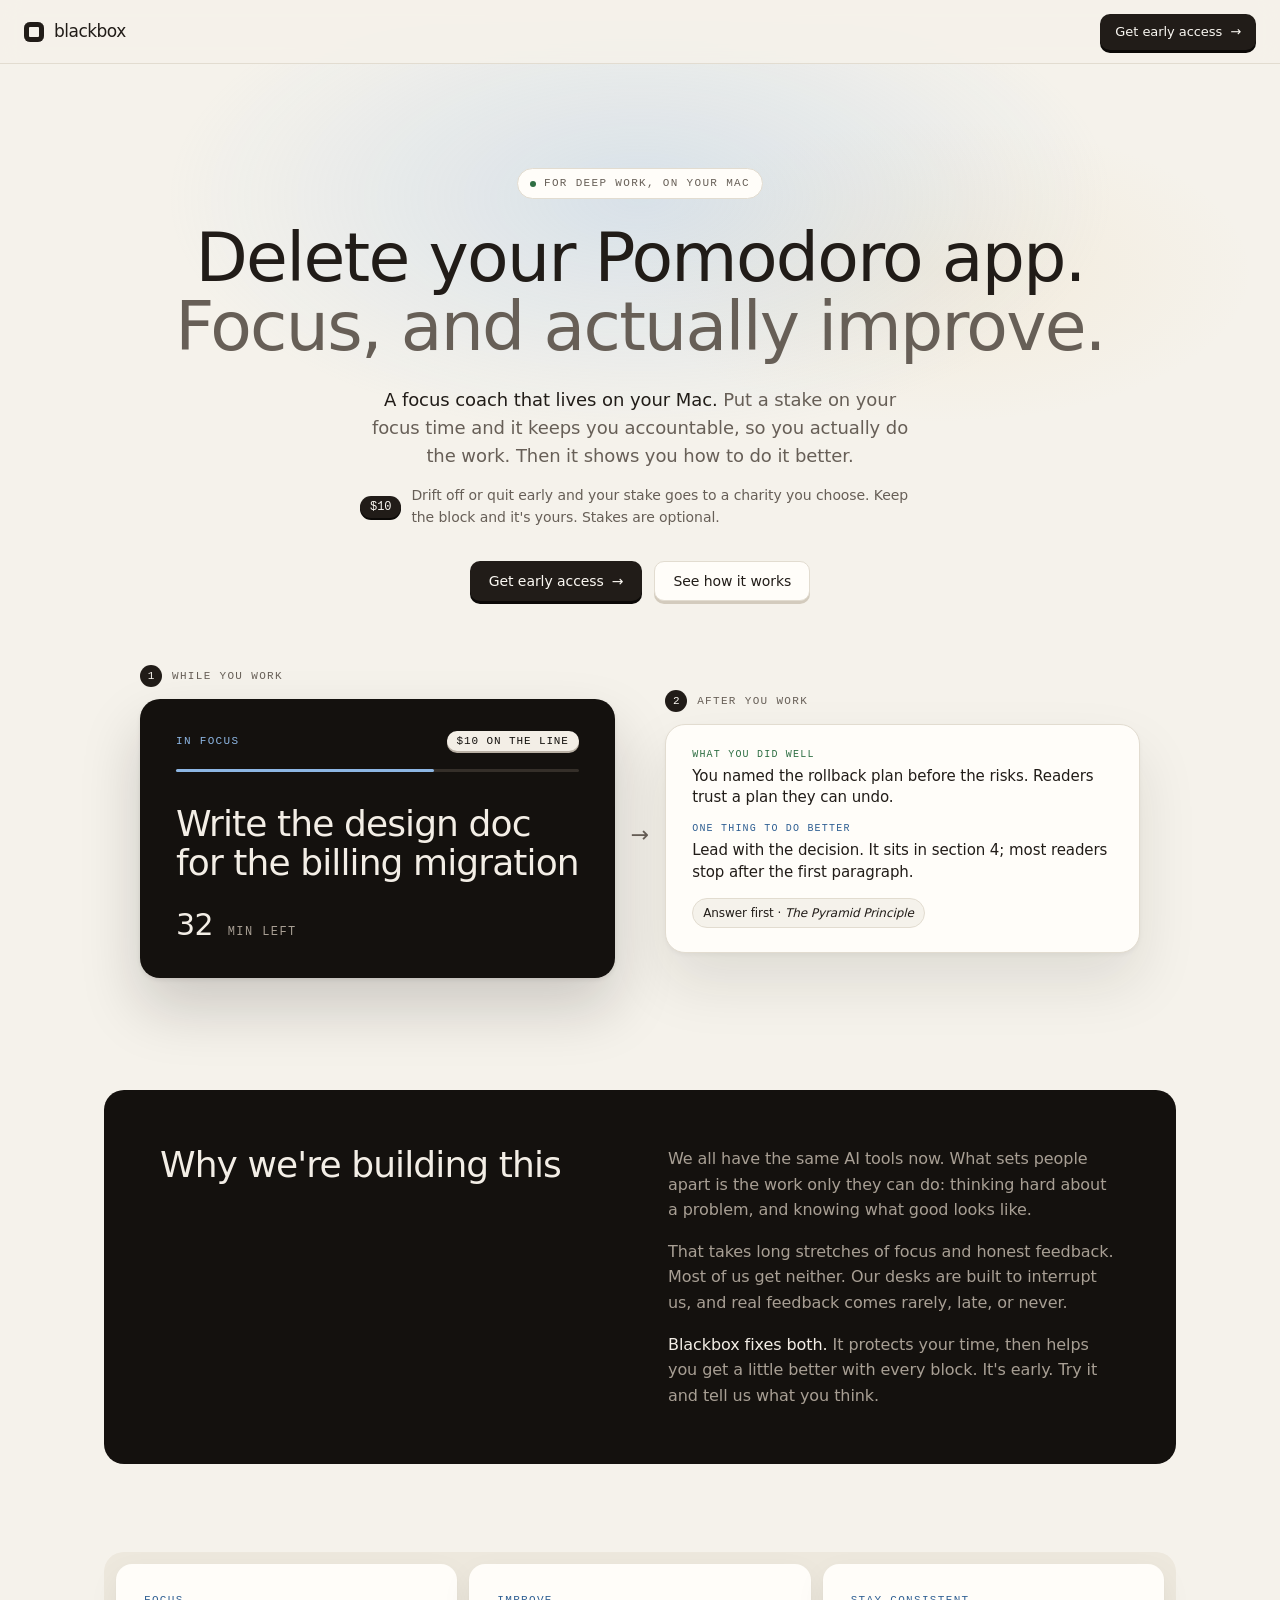
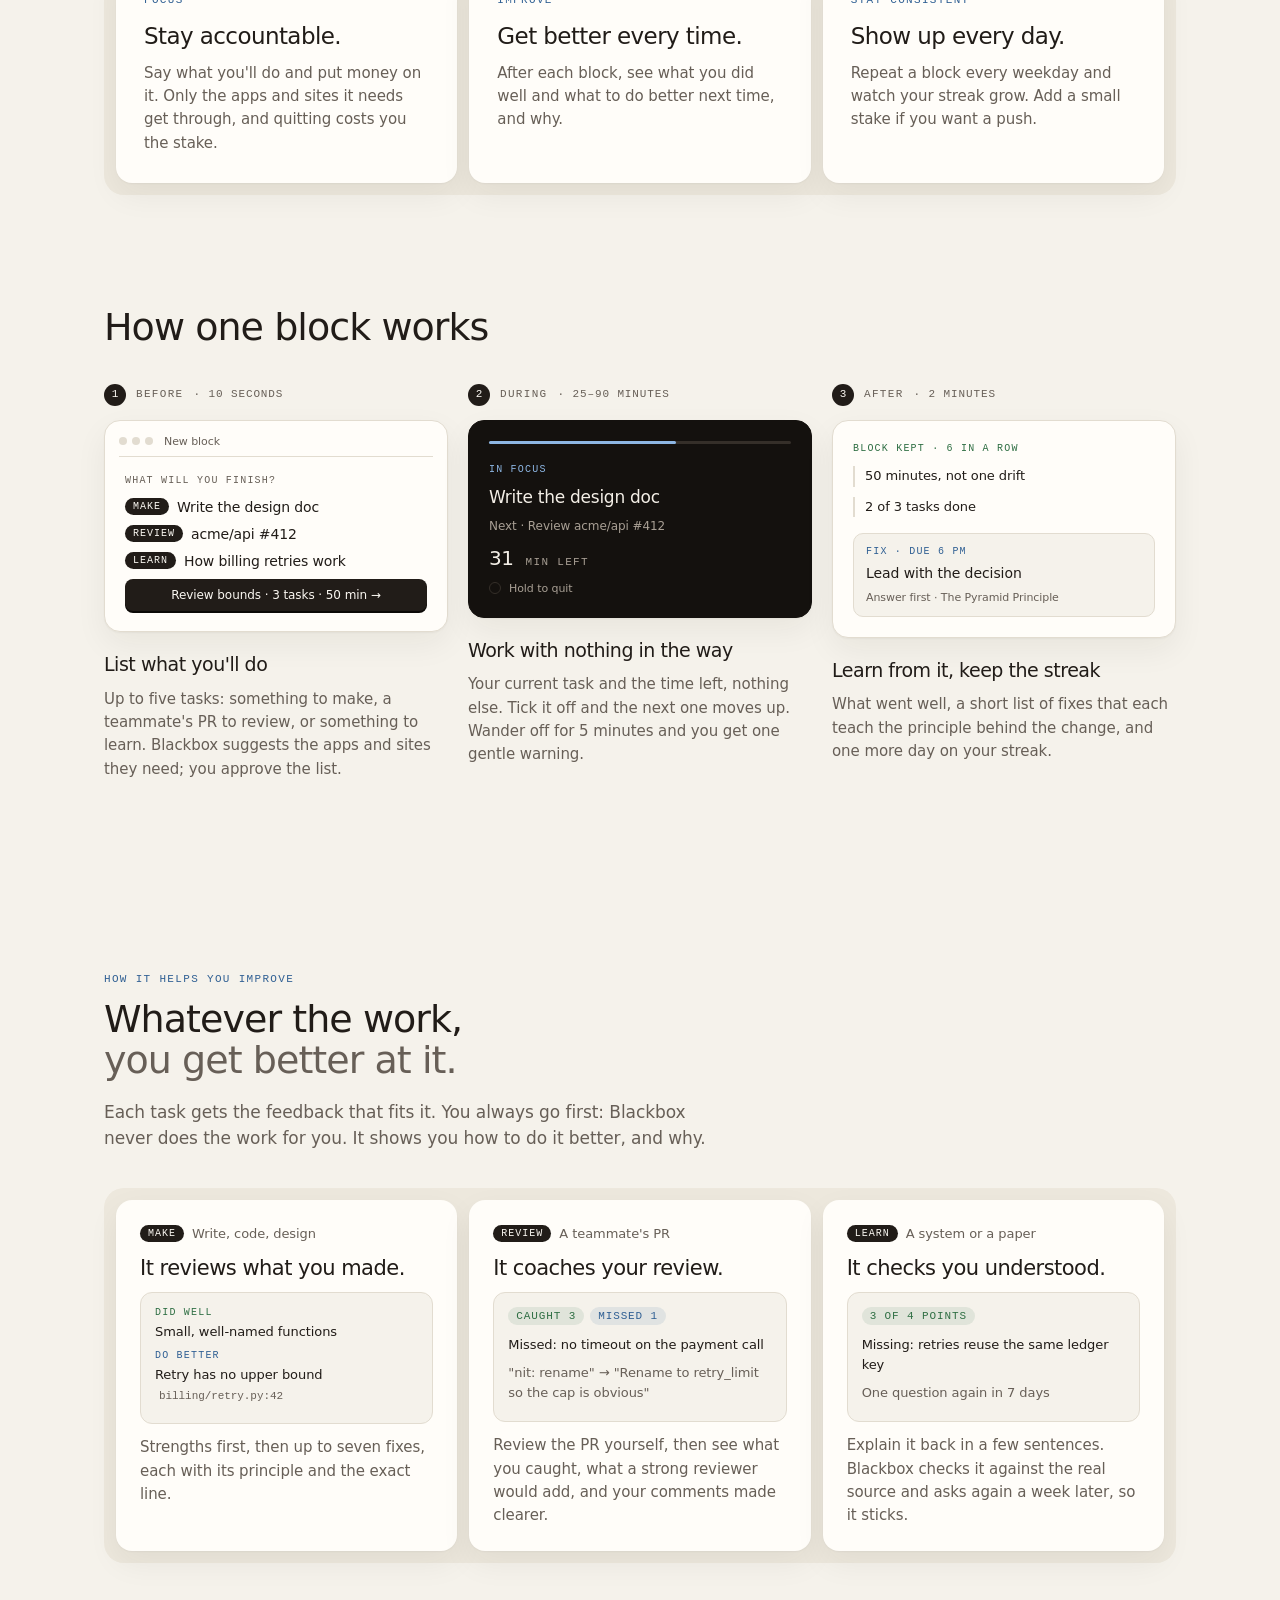
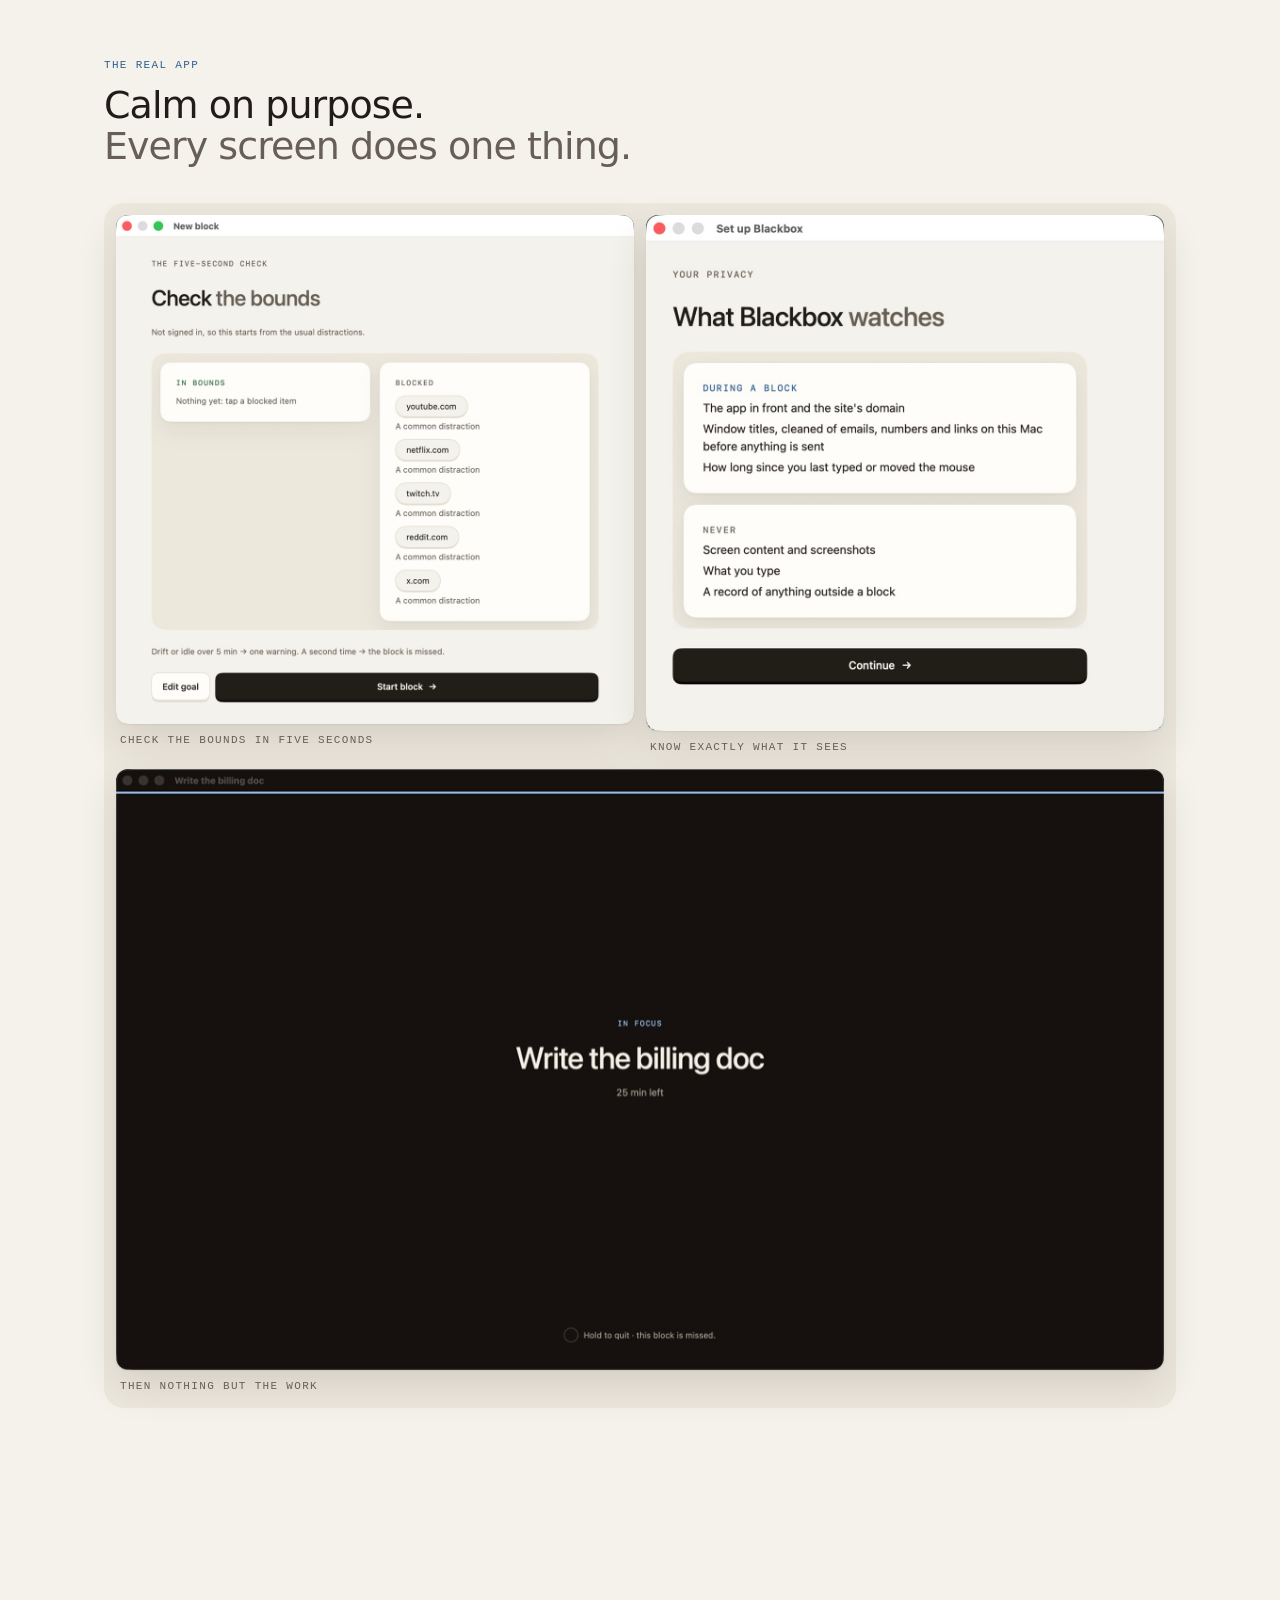
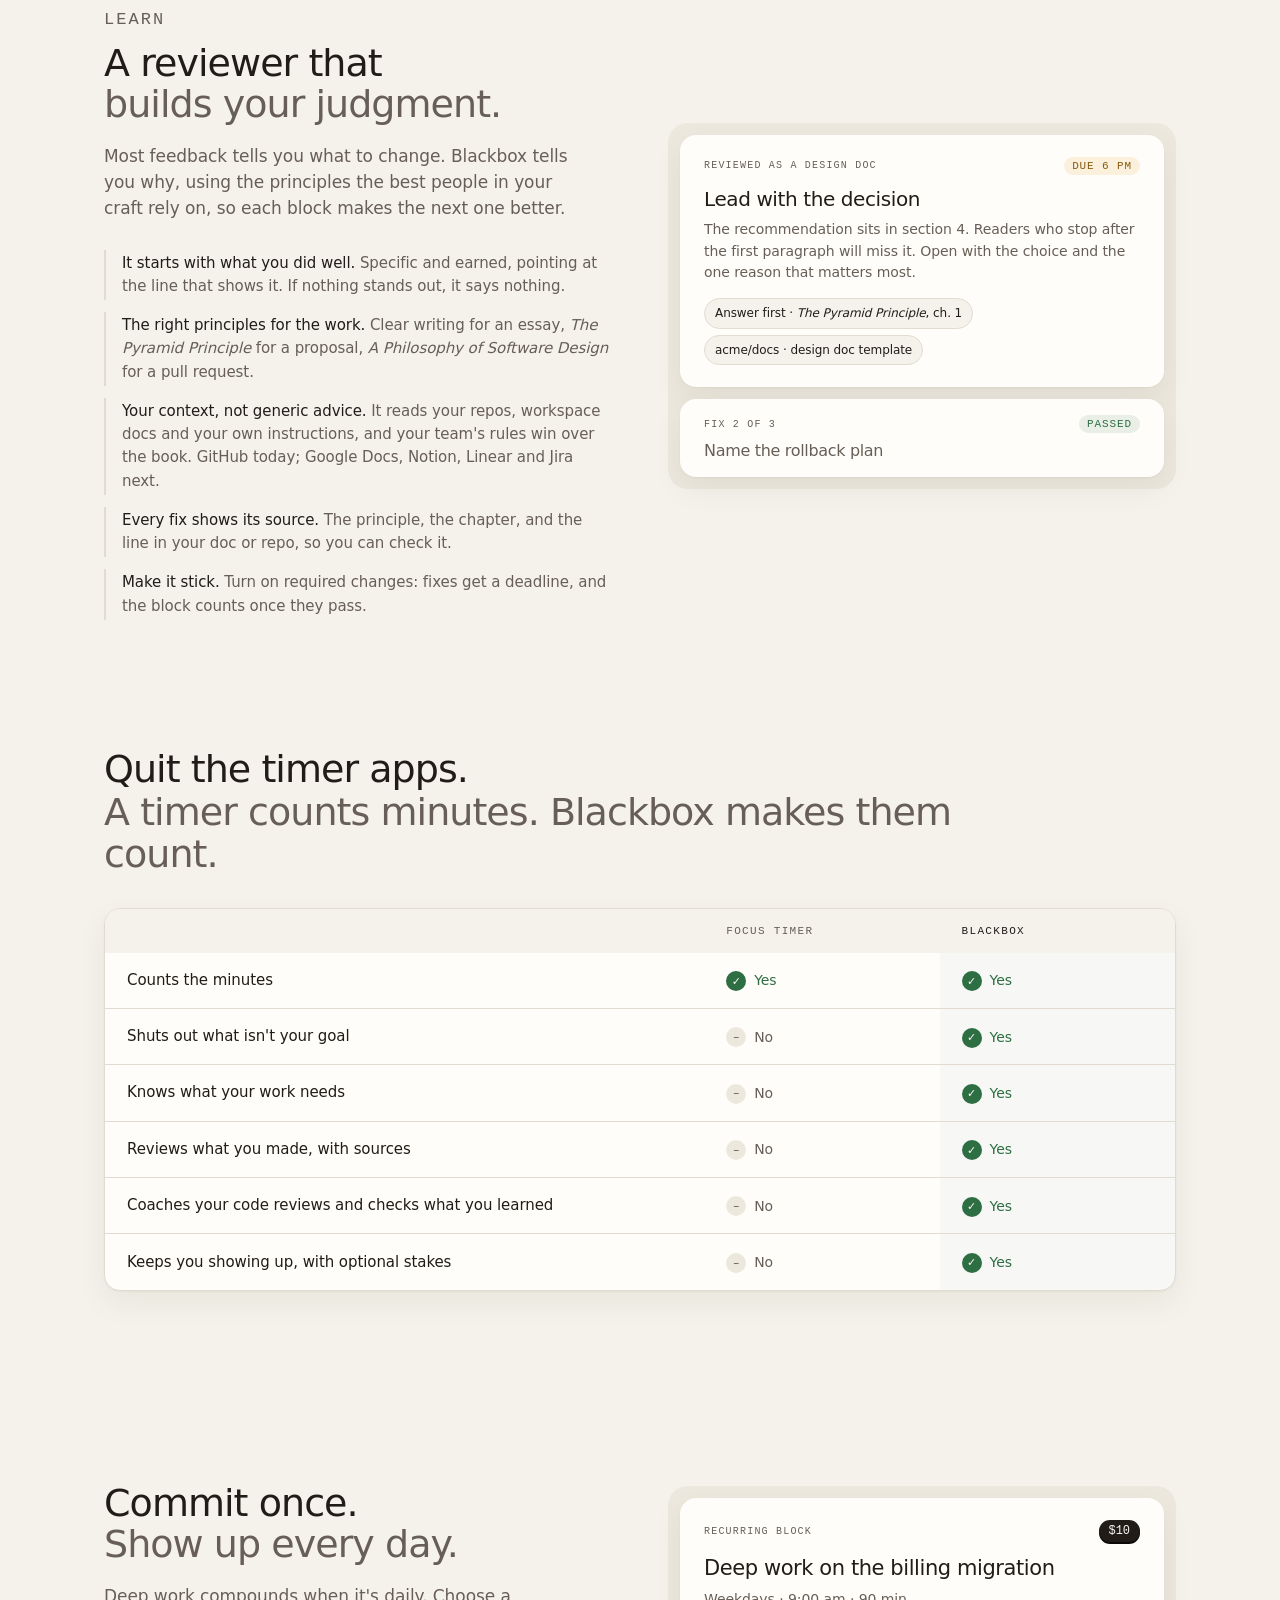
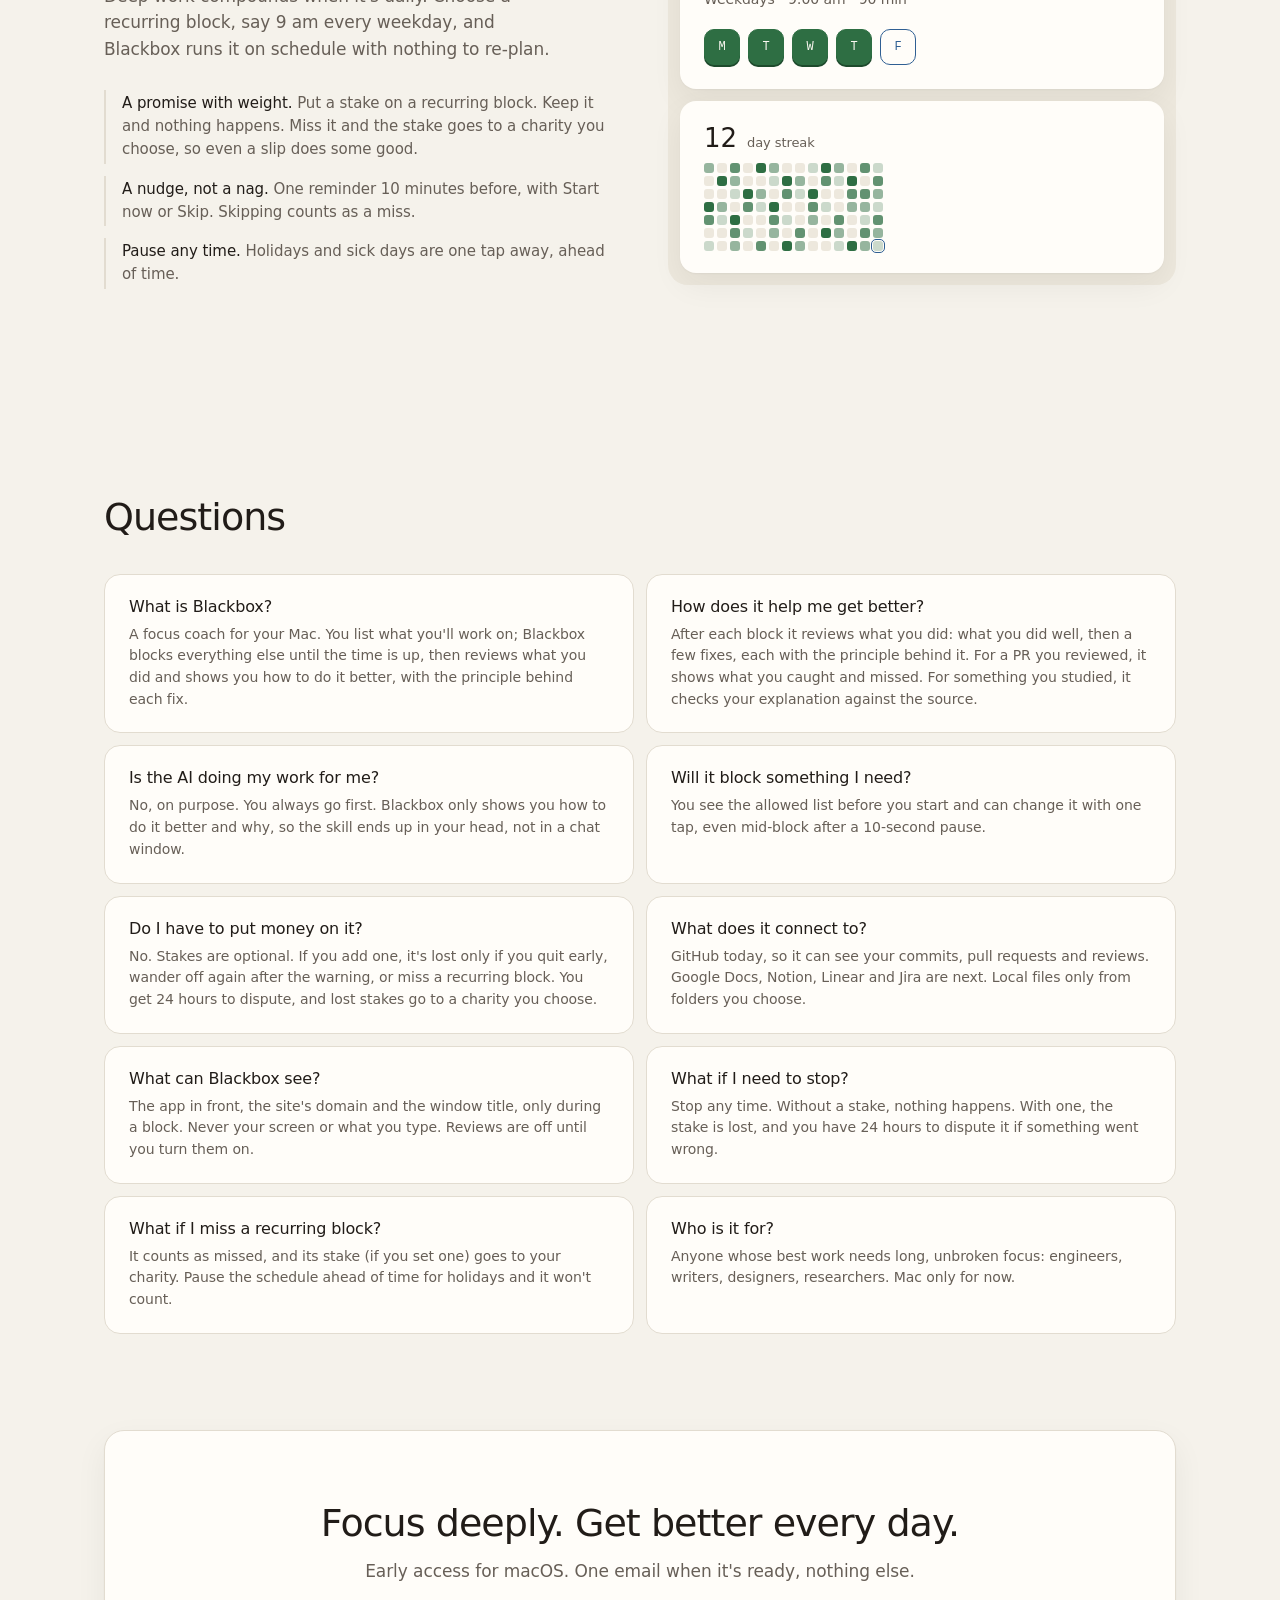
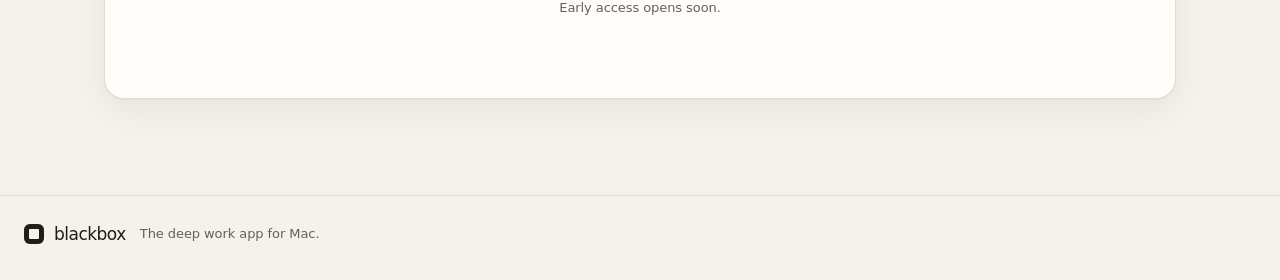
==== commit 33d64378: "Deploy 49fffb5 from Rishisheth/blackbox" ====
--- a/index.html
+++ b/index.html
@@ -28,12 +28,13 @@
       </div>
 
       <div class="hero-pair">
-        <figure class="hero-step" aria-label="While you work: your task and the time left, nothing else">
+        <figure class="hero-step" aria-label="While you work: your task, the time left and the $10 on the line, nothing else">
           <figcaption><span class="num">1</span>While you work</figcaption>
           <div class="focus-card">
+            <p class="focus-head"><span>In focus</span><span class="focus-stake-chip">$10 on the line</span></p>
             <div class="timeline"><span style="width: 64%"></span></div>
             <p class="focus-goal">Write the design doc for the billing migration</p>
-            <p class="focus-time"><strong>32</strong> min left <span class="focus-stake">· $10 on the line</span></p>
+            <p class="focus-time"><strong>32</strong> min left</p>
           </div>
         </figure>
         <span class="hero-arrow" aria-hidden="true">→</span>
@@ -56,7 +57,6 @@
         <p>We all have the same AI tools now. What sets people apart is the work only they can do: thinking hard about a problem, and knowing what good looks like.</p>
         <p>That takes long stretches of focus and honest feedback. Most of us get neither. Our desks are built to interrupt us, and real feedback comes rarely, late, or never.</p>
         <p><strong>Blackbox fixes both.</strong> It protects your time, then helps you get a little better with every block. It's early. Try it and tell us what you think.</p>
-        <p class="signature">Rishi, founder</p>
       </div>
     </section>
 
--- a/styles.css
+++ b/styles.css
@@ -116,7 +116,8 @@
   flex: none; font: 500 12px var(--mono); padding: 4px 10px; border-radius: 999px;
   background: var(--primary); color: var(--on-primary); box-shadow: 0 2px 0 var(--edge);
 }
-.focus-stake { color: var(--night-muted); }
+.focus-head { display: flex; justify-content: space-between; align-items: center; margin-bottom: 18px; font: 500 11px var(--mono); text-transform: uppercase; letter-spacing: 0.12em; color: var(--night-focus); }
+.focus-stake-chip { color: var(--night); background: var(--night-text); padding: 4px 10px; border-radius: 999px; letter-spacing: 0.08em; box-shadow: 0 2px 0 #b9b0a4; }
 .actions { display: flex; gap: 12px; justify-content: center; margin-top: 32px; flex-wrap: wrap; }
 
 .focus-card {
@@ -352,7 +353,6 @@
 .why-now-body { display: grid; gap: 16px; }
 .why-now-body p { color: var(--night-muted); font-size: 16px; line-height: 1.6; }
 .why-now-body strong { color: var(--night-text); font-weight: 500; }
-.why-now-body .signature { font: 500 12px var(--mono); text-transform: uppercase; letter-spacing: 0.12em; color: var(--night-text); }
 .why-now { margin: 24px 0 88px; }
 
 .faq { padding: 112px 0 64px; }
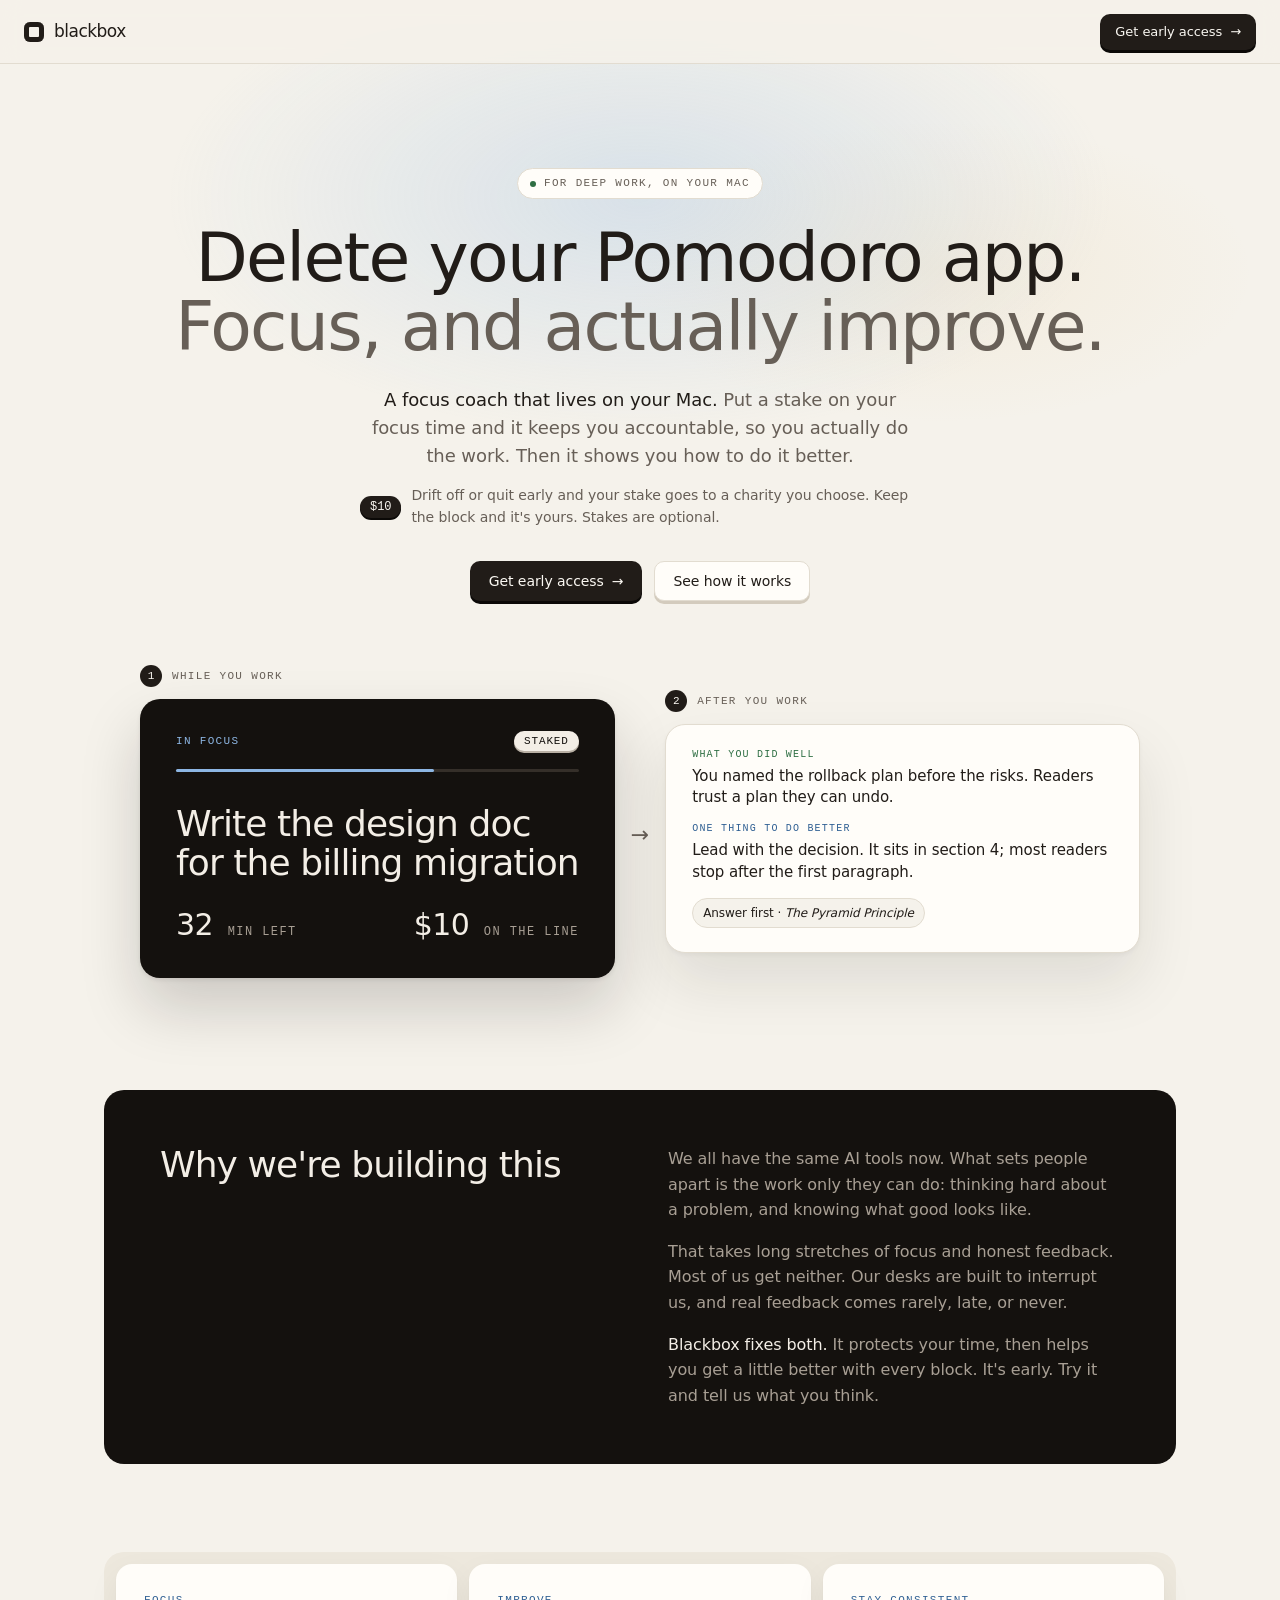
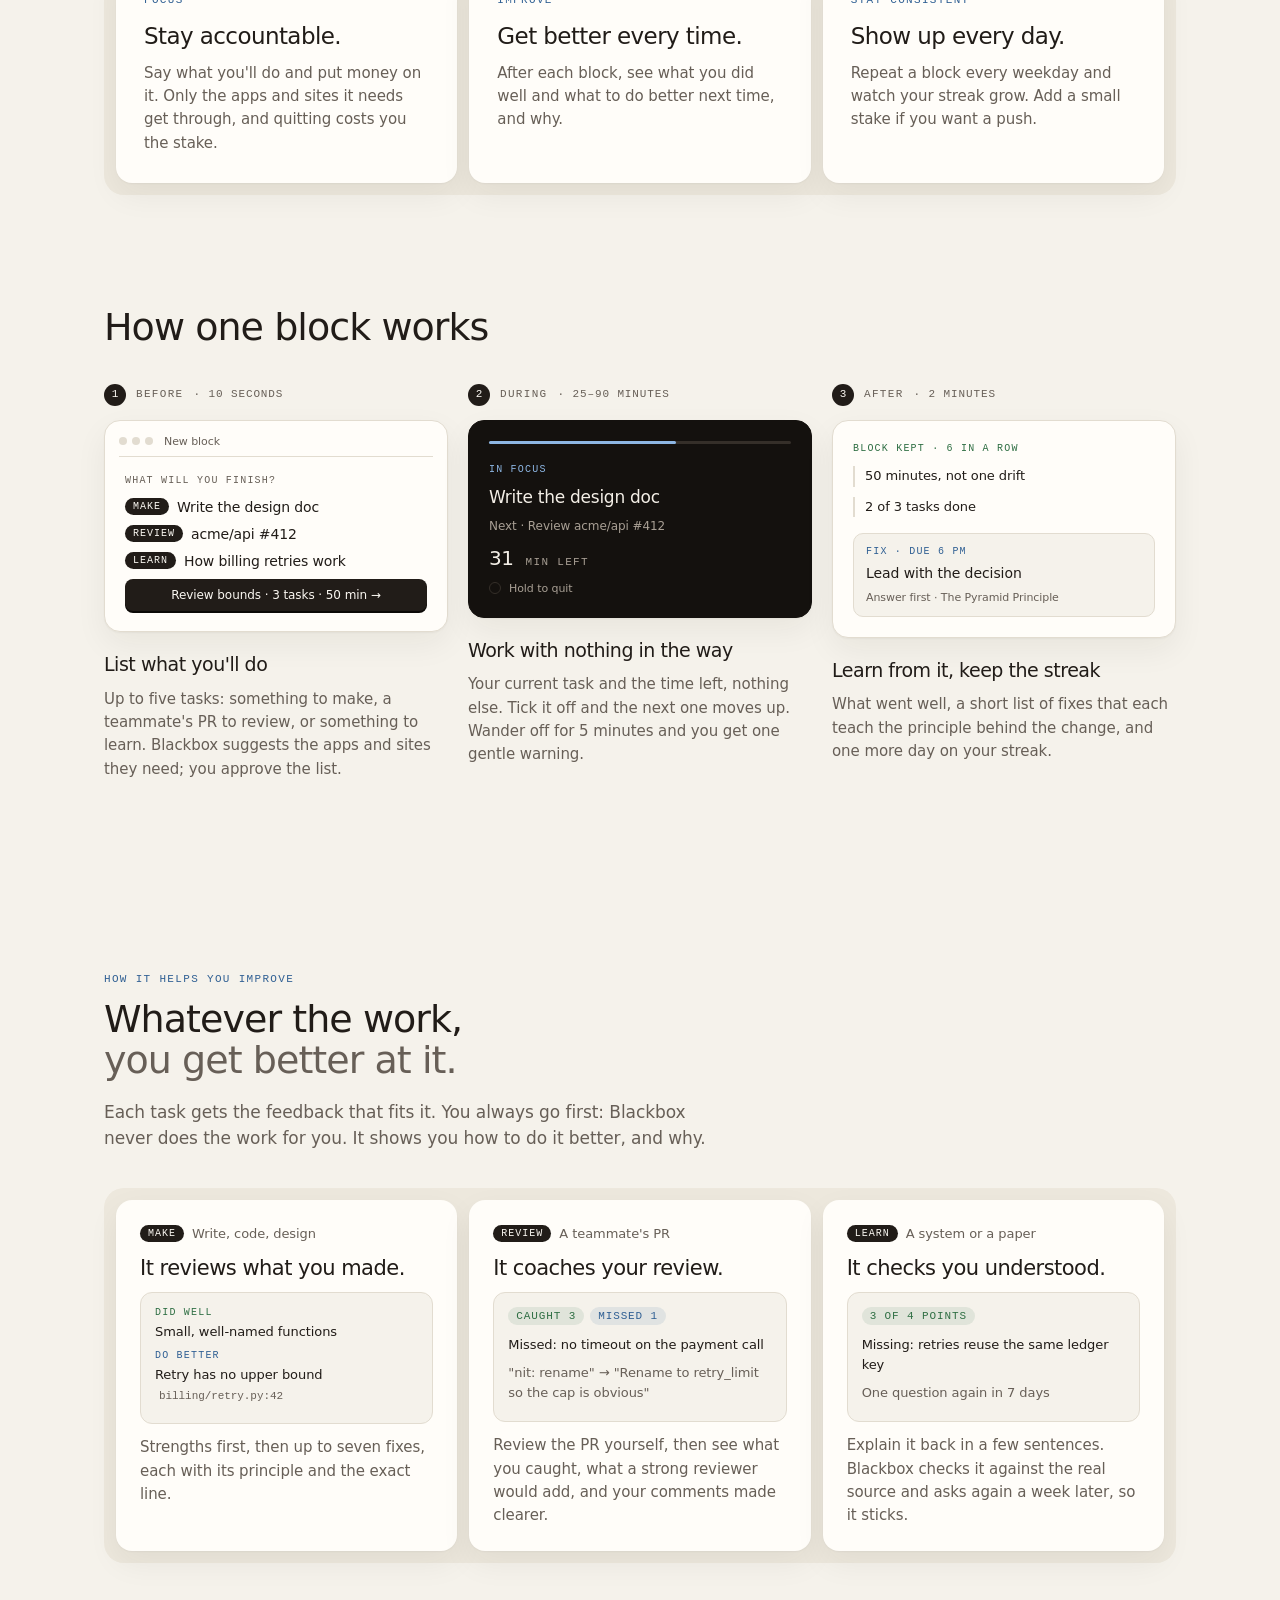
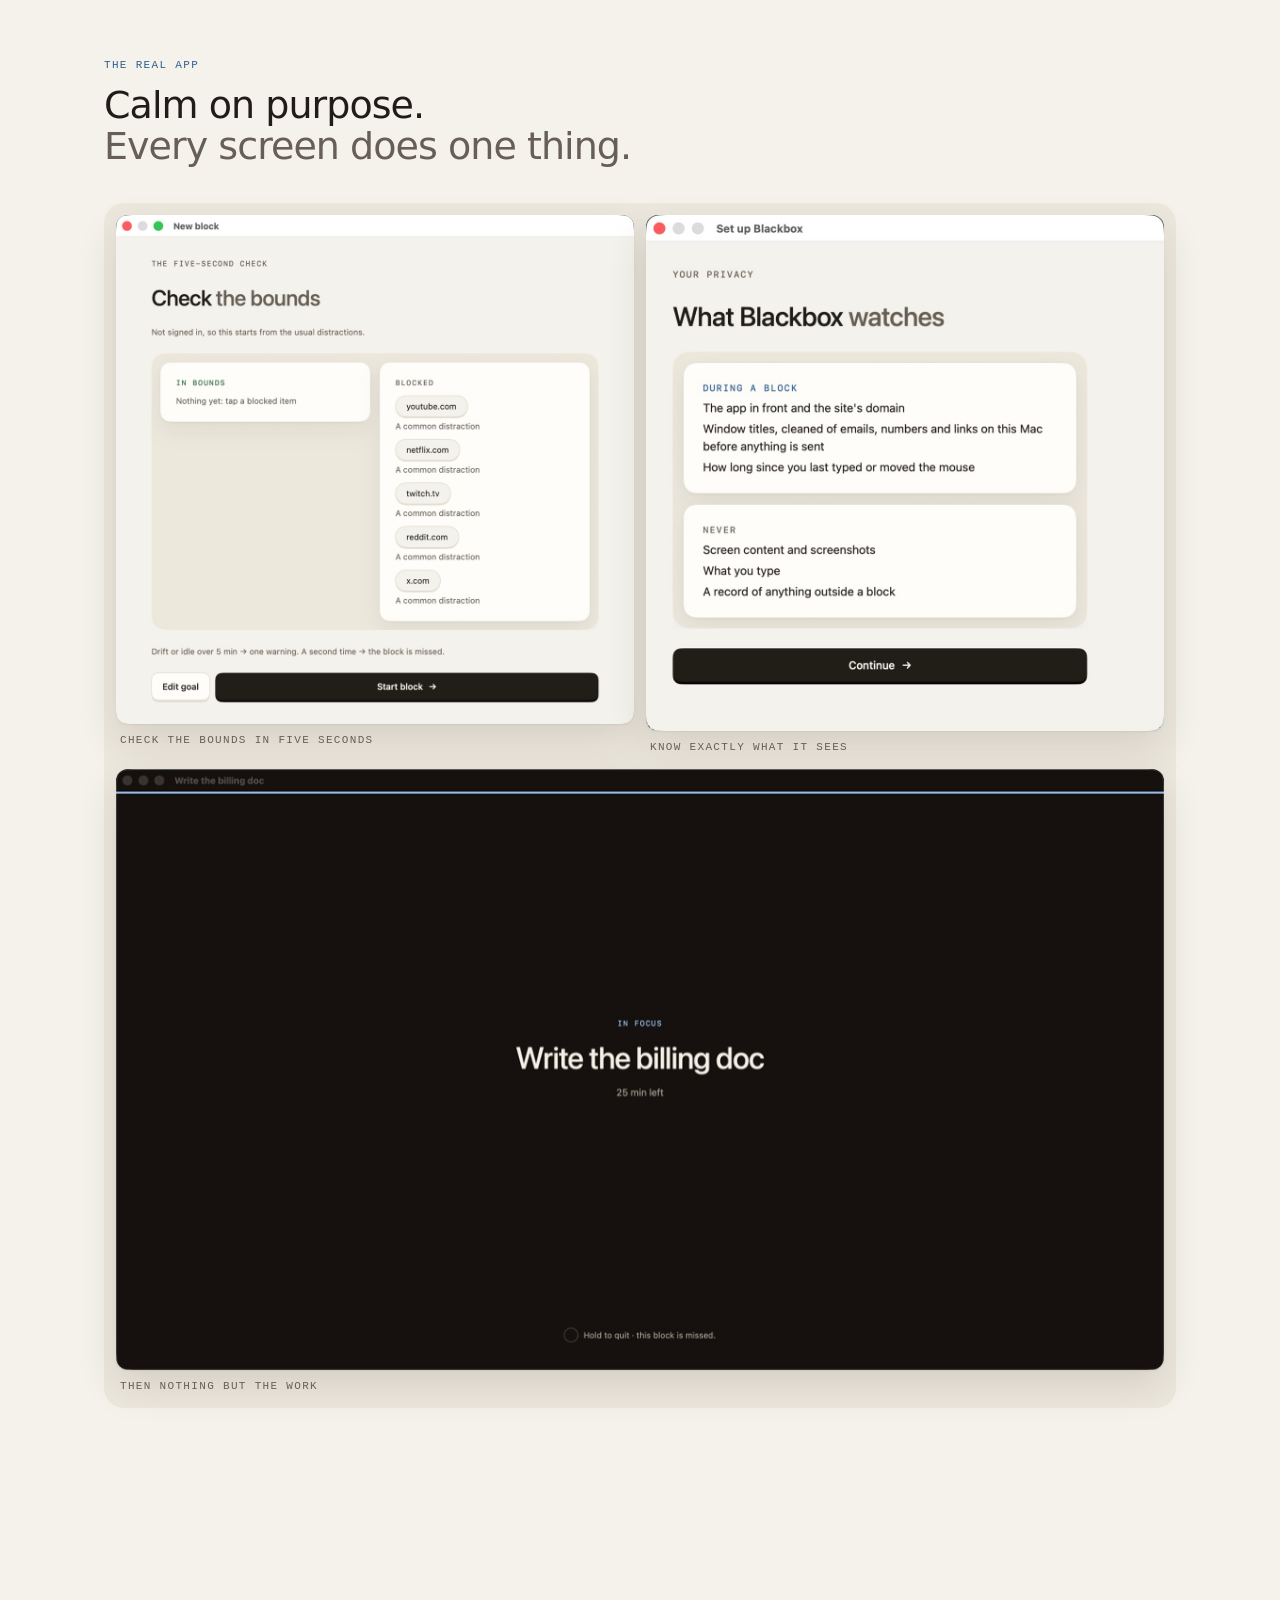
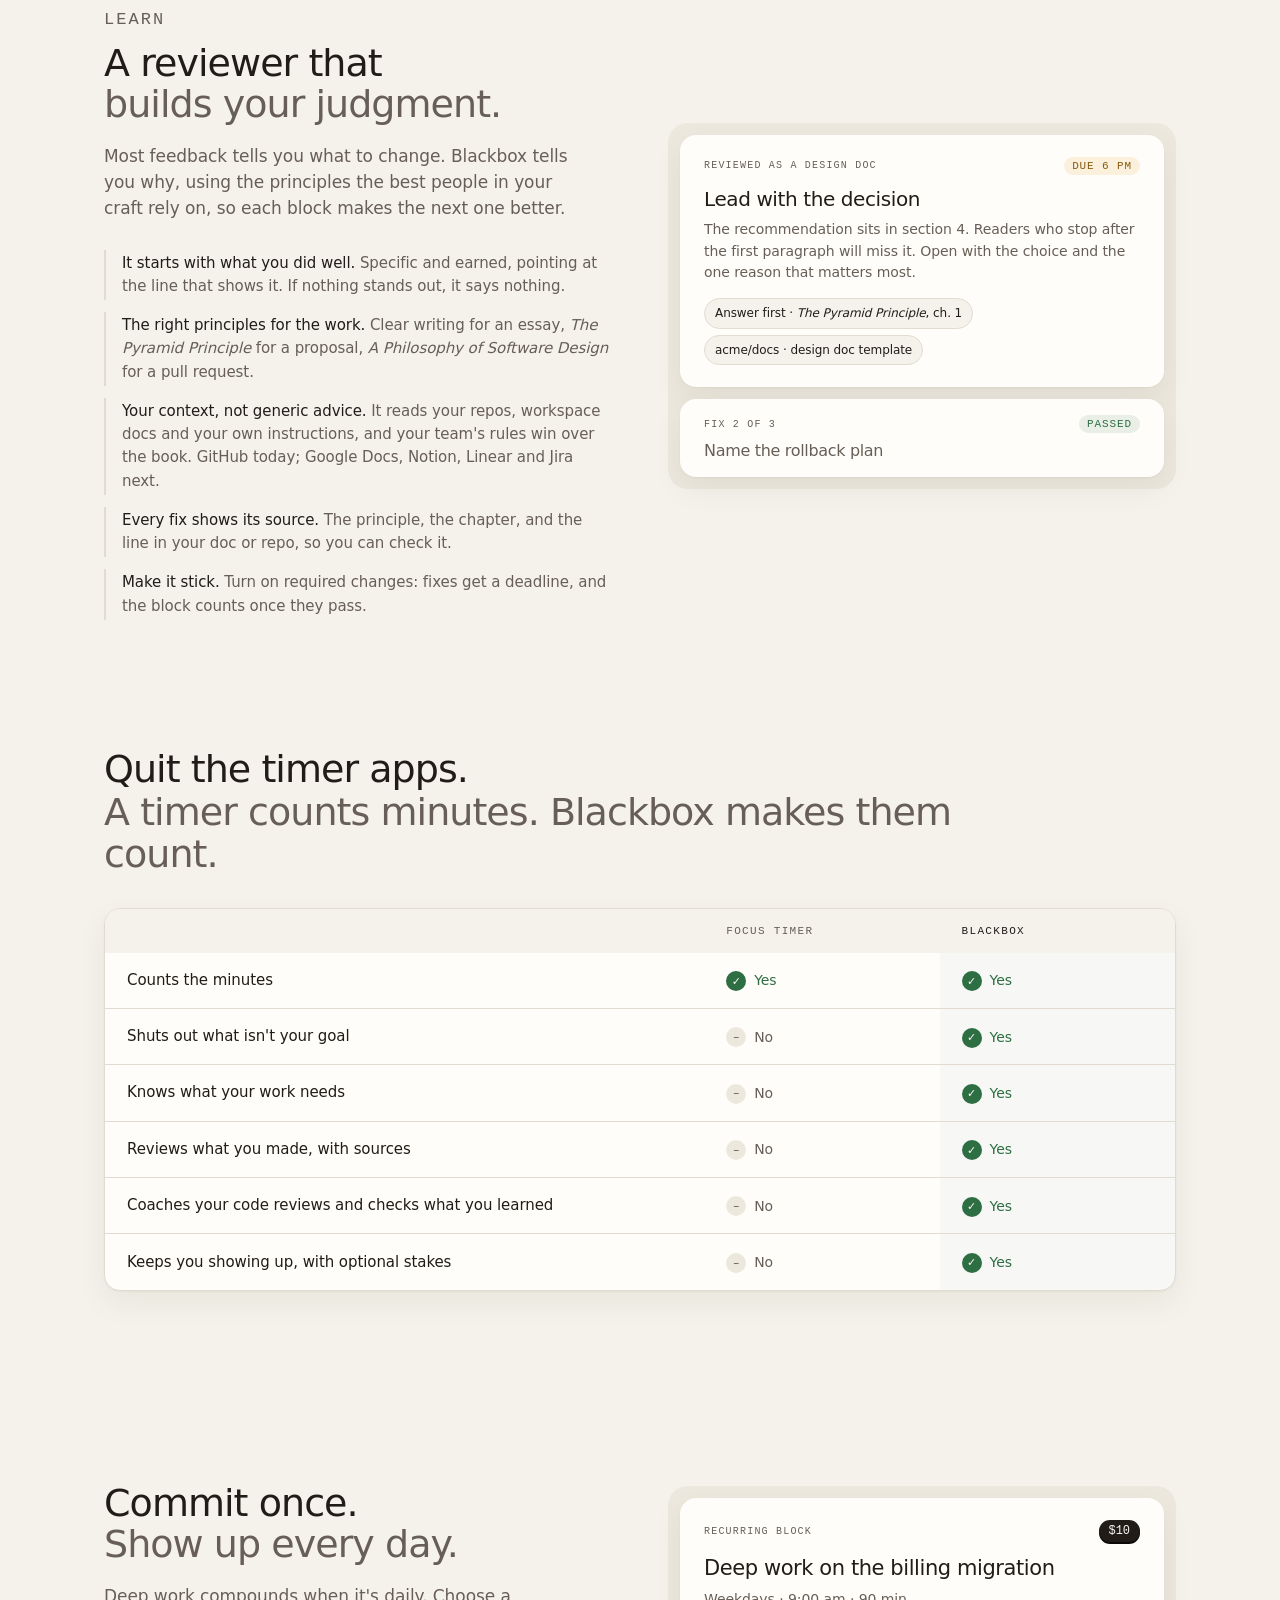
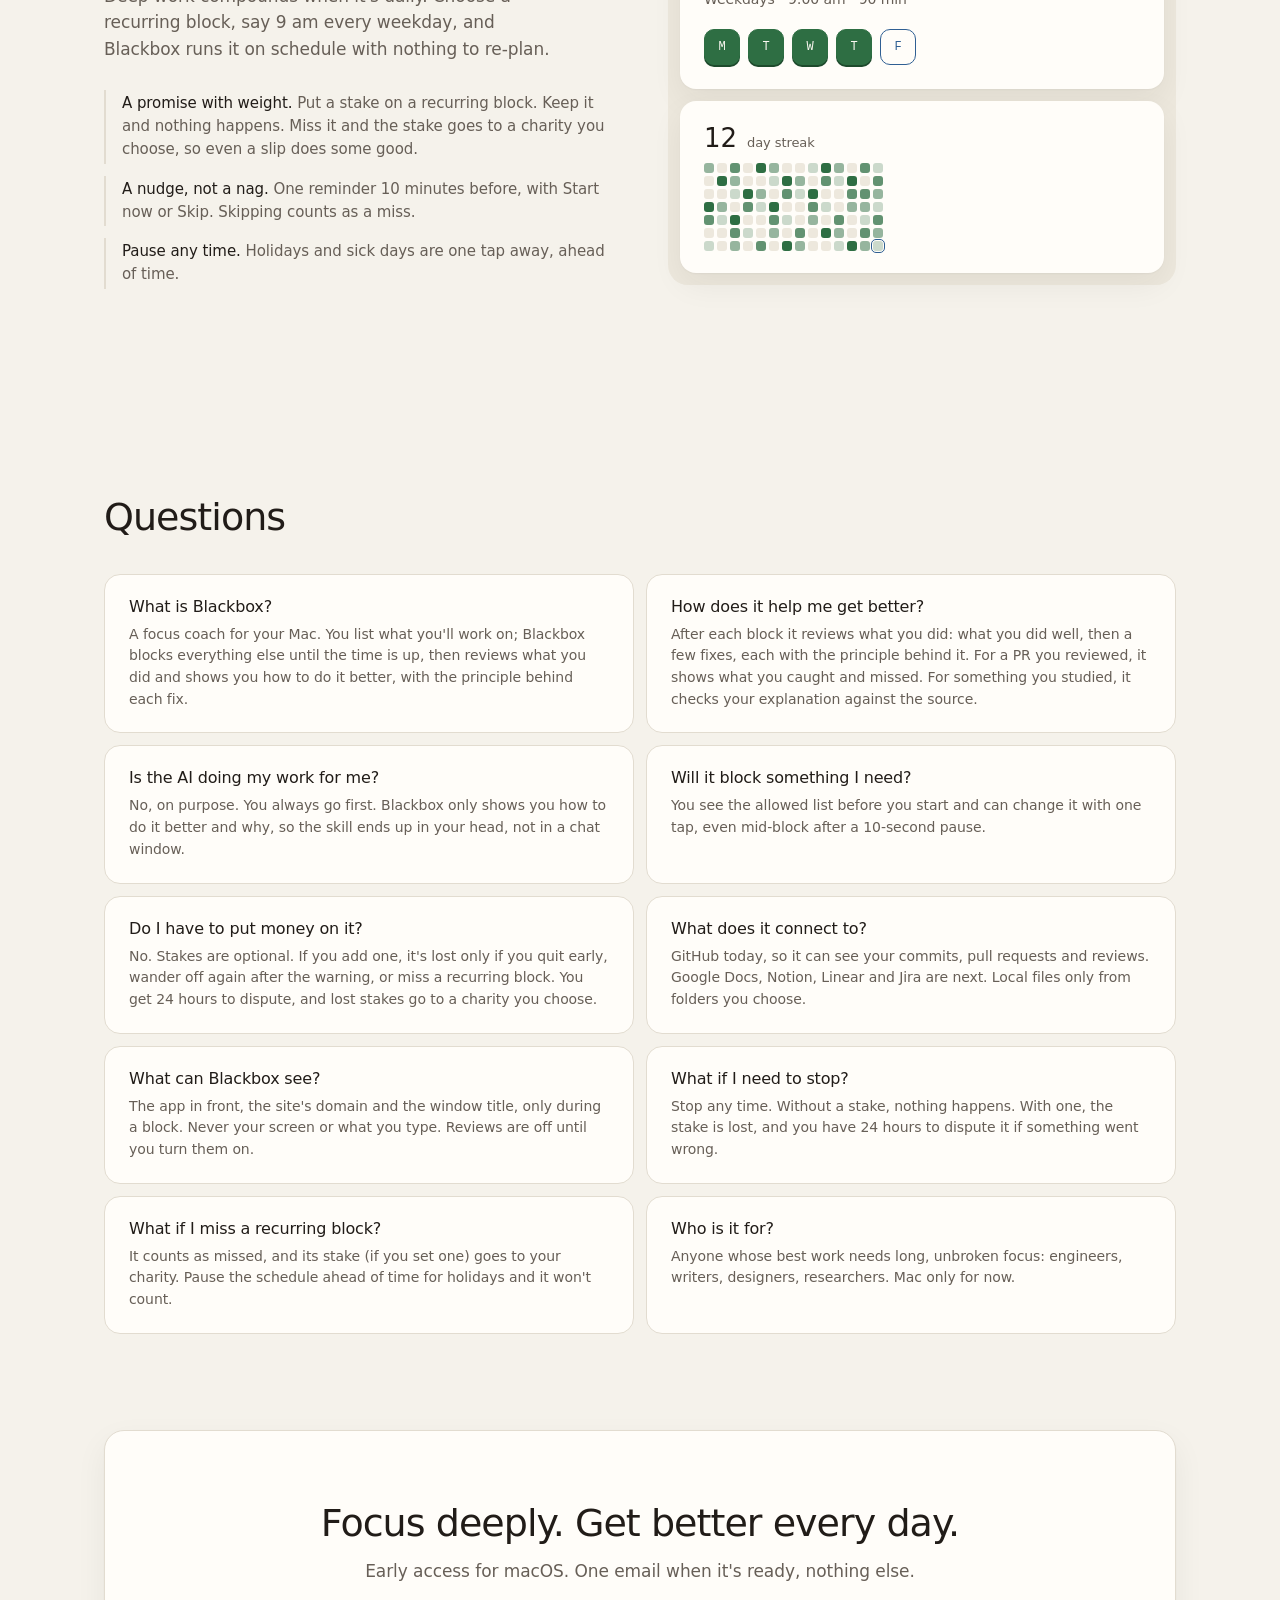
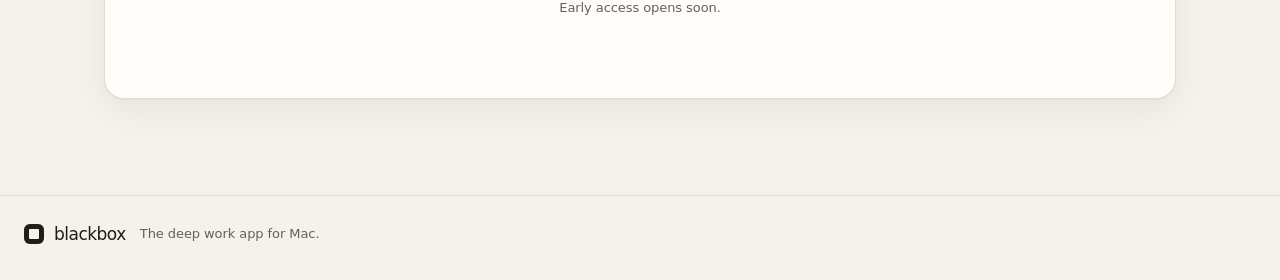
==== commit c8abd30a: "Deploy e99bd8f from Rishisheth/blackbox" ====
--- a/index.html
+++ b/index.html
@@ -31,10 +31,10 @@
         <figure class="hero-step" aria-label="While you work: your task, the time left and the $10 on the line, nothing else">
           <figcaption><span class="num">1</span>While you work</figcaption>
           <div class="focus-card">
-            <p class="focus-head"><span>In focus</span><span class="focus-stake-chip">$10 on the line</span></p>
+            <p class="focus-head"><span>In focus</span><span class="focus-stake-chip">Staked</span></p>
             <div class="timeline"><span style="width: 64%"></span></div>
             <p class="focus-goal">Write the design doc for the billing migration</p>
-            <p class="focus-time"><strong>32</strong> min left</p>
+            <p class="focus-time"><span><strong>32</strong> min left</span><span class="focus-money"><strong>$10</strong> on the line</span></p>
           </div>
         </figure>
         <span class="hero-arrow" aria-hidden="true">→</span>
--- a/styles.css
+++ b/styles.css
@@ -116,6 +116,8 @@
   flex: none; font: 500 12px var(--mono); padding: 4px 10px; border-radius: 999px;
   background: var(--primary); color: var(--on-primary); box-shadow: 0 2px 0 var(--edge);
 }
+.focus-time { display: flex; justify-content: space-between; align-items: baseline; gap: 16px; flex-wrap: wrap; }
+.focus-money strong { color: #f2c46d; }
 .focus-head { display: flex; justify-content: space-between; align-items: center; margin-bottom: 18px; font: 500 11px var(--mono); text-transform: uppercase; letter-spacing: 0.12em; color: var(--night-focus); }
 .focus-stake-chip { color: var(--night); background: var(--night-text); padding: 4px 10px; border-radius: 999px; letter-spacing: 0.08em; box-shadow: 0 2px 0 #b9b0a4; }
 .actions { display: flex; gap: 12px; justify-content: center; margin-top: 32px; flex-wrap: wrap; }
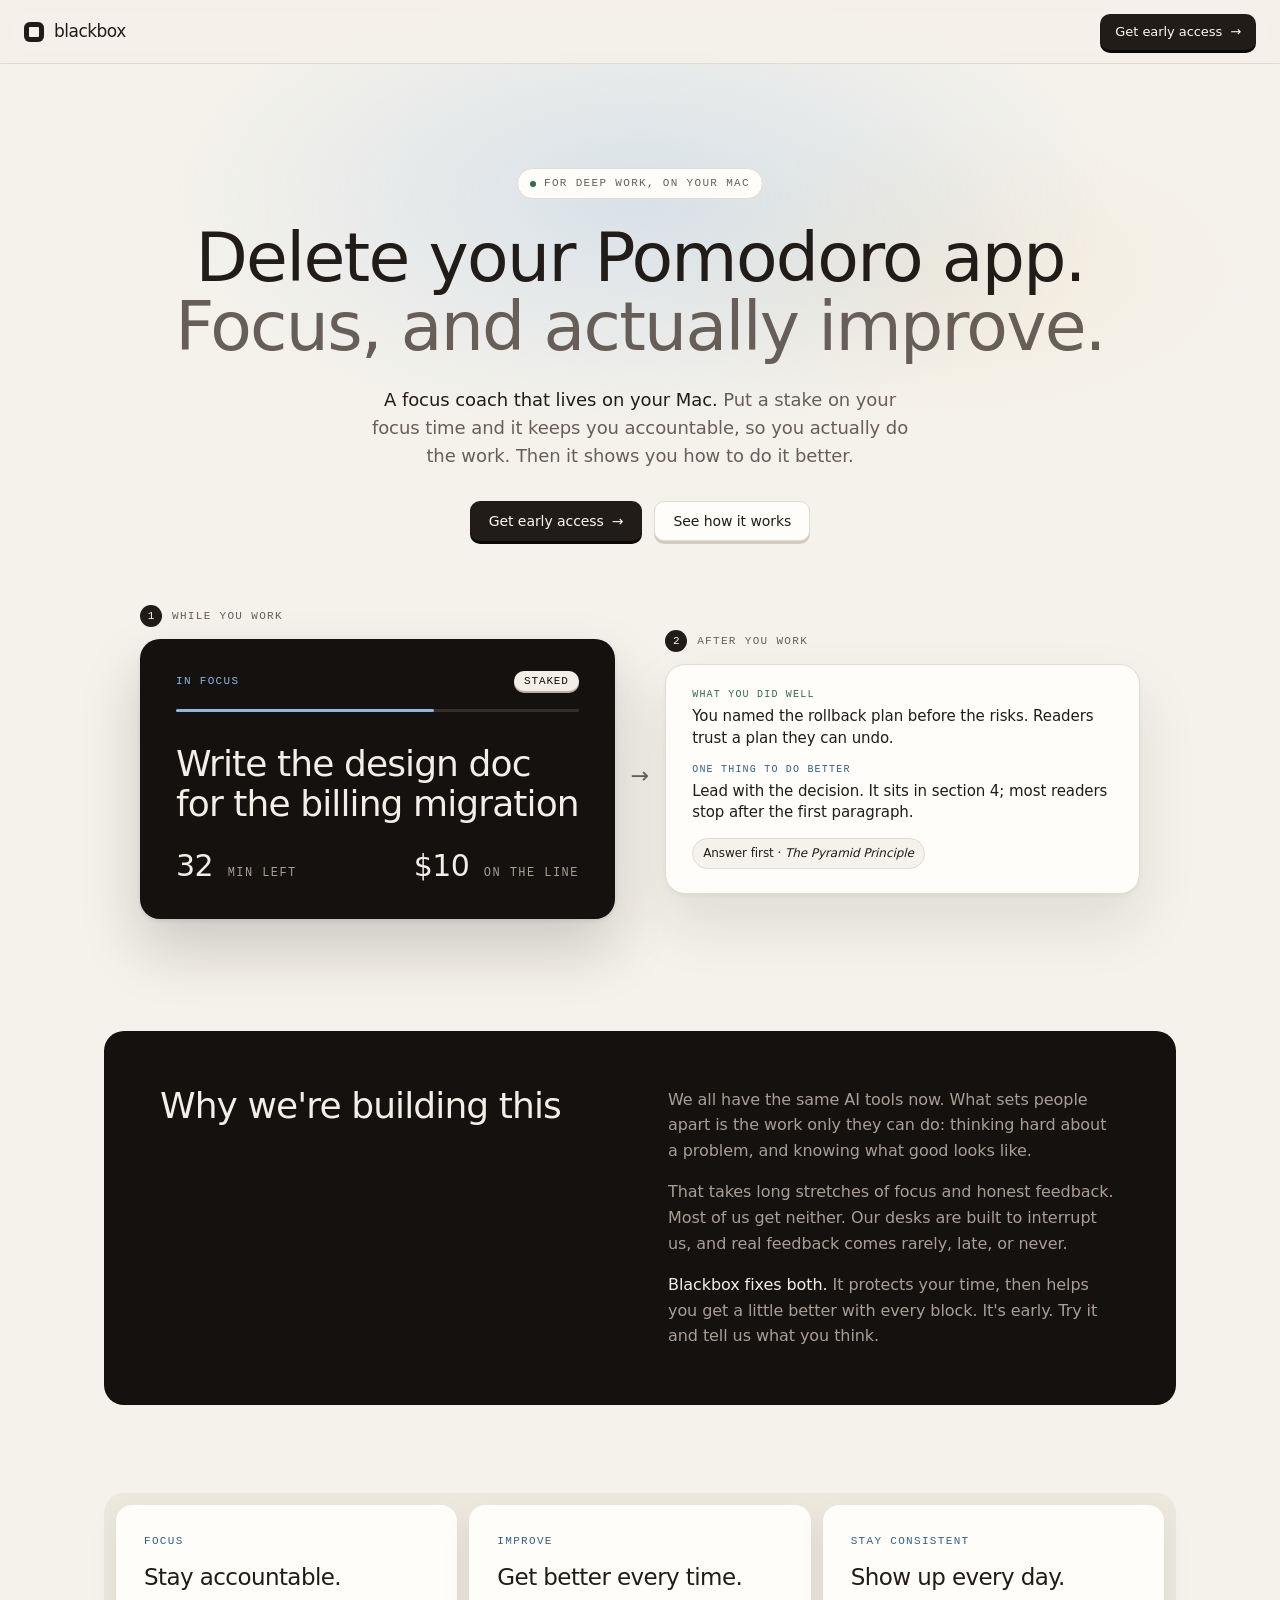
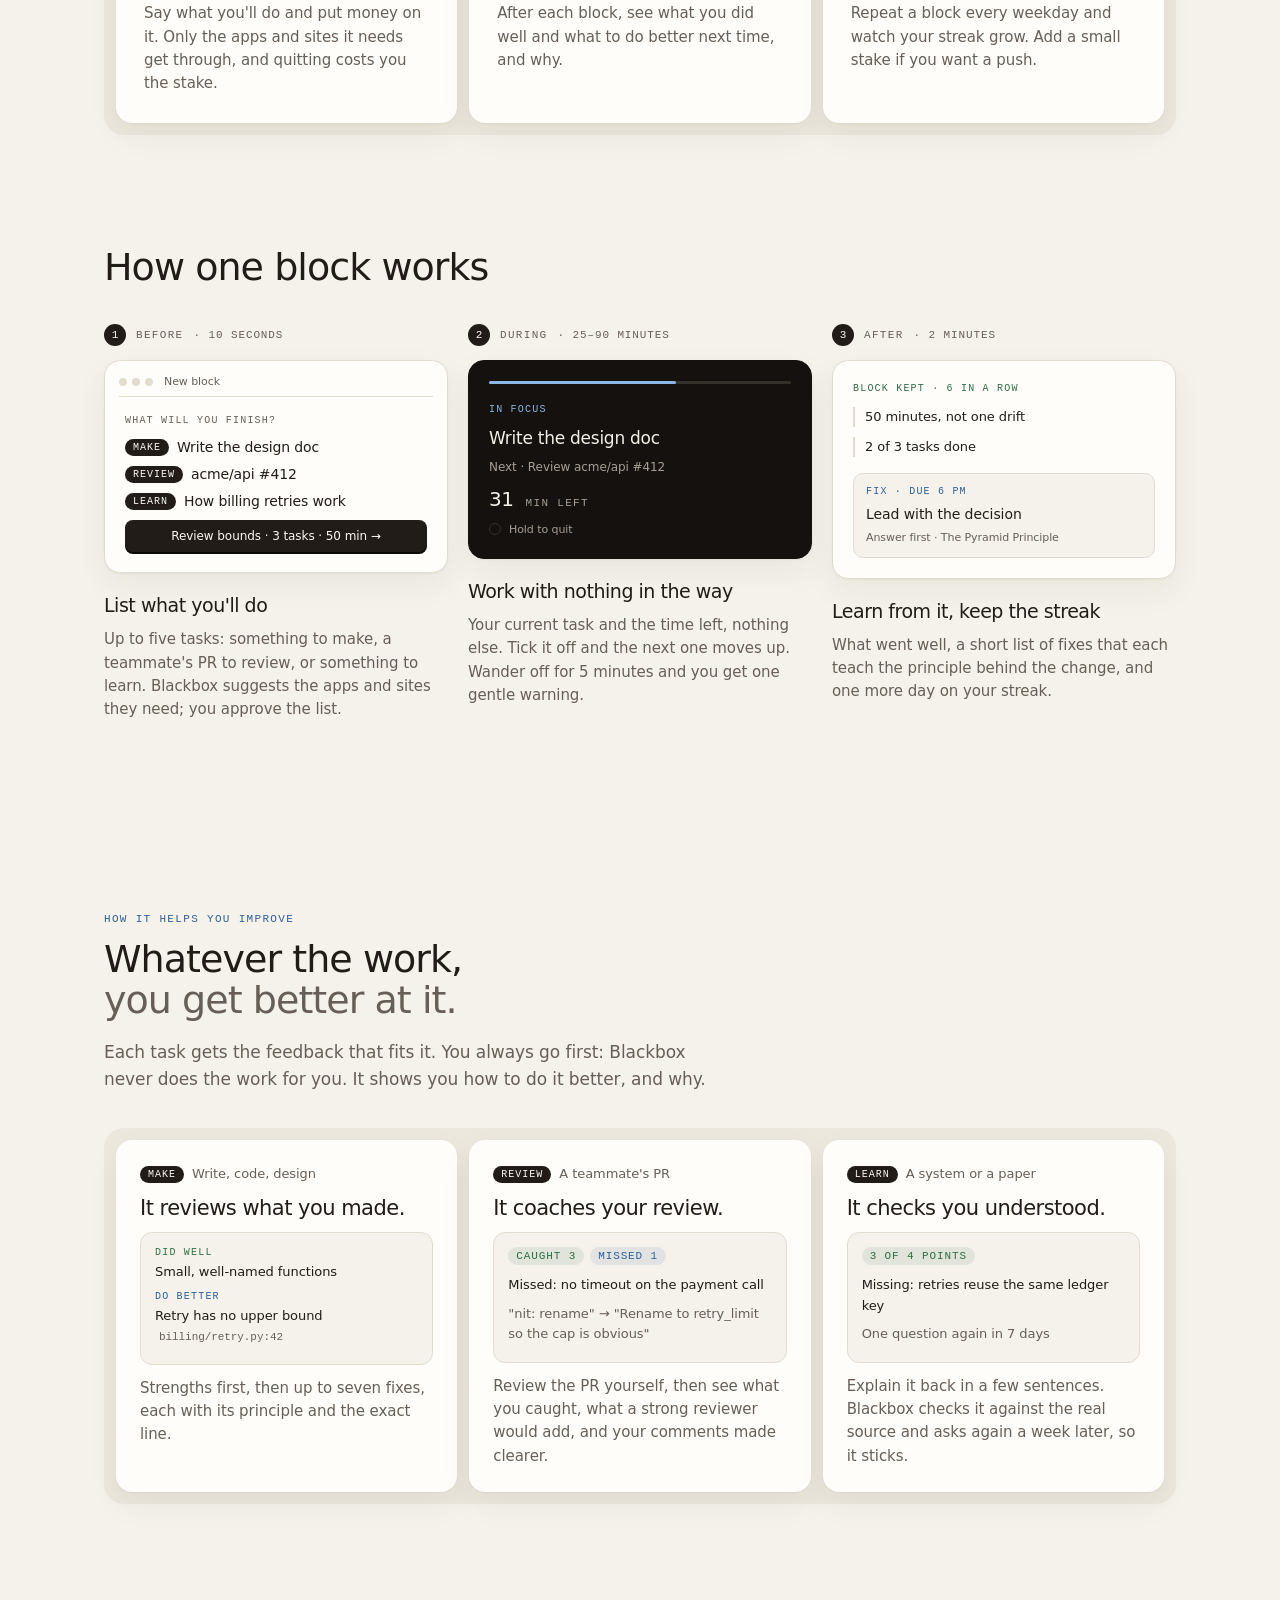
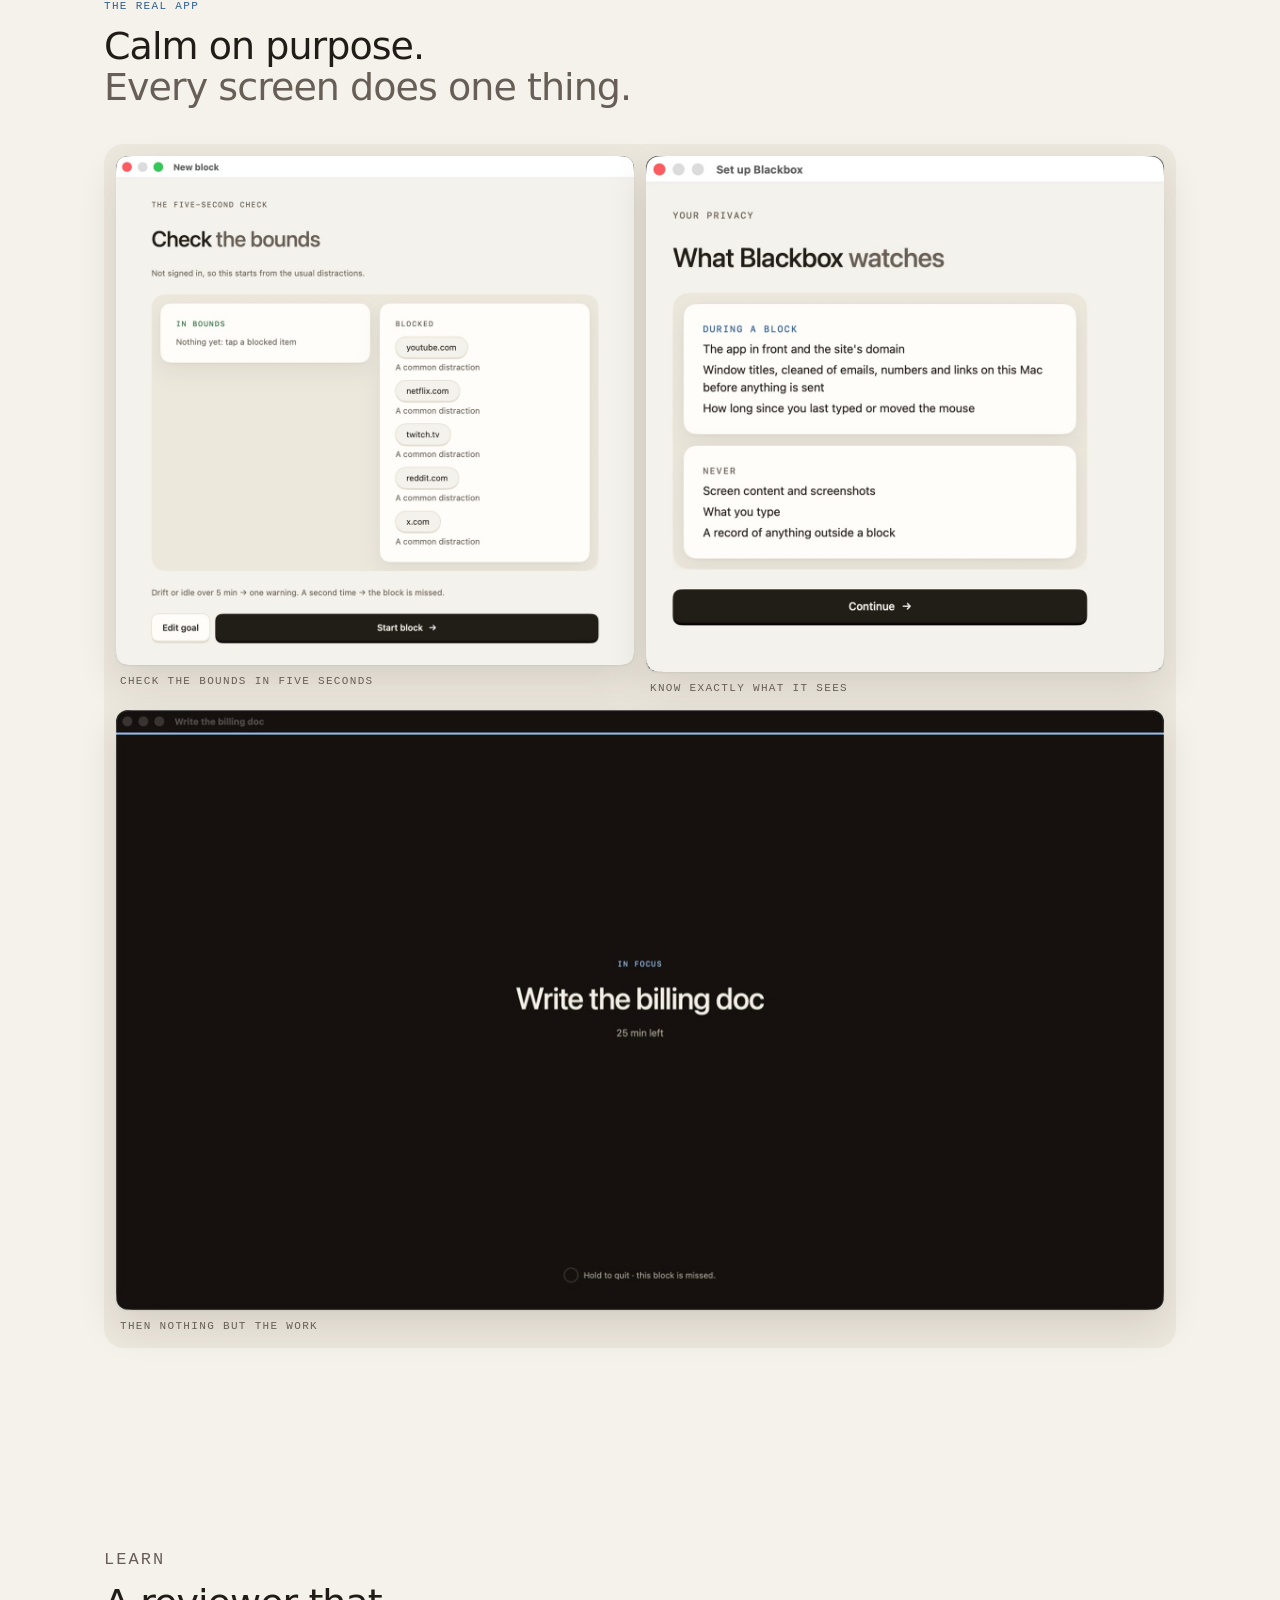
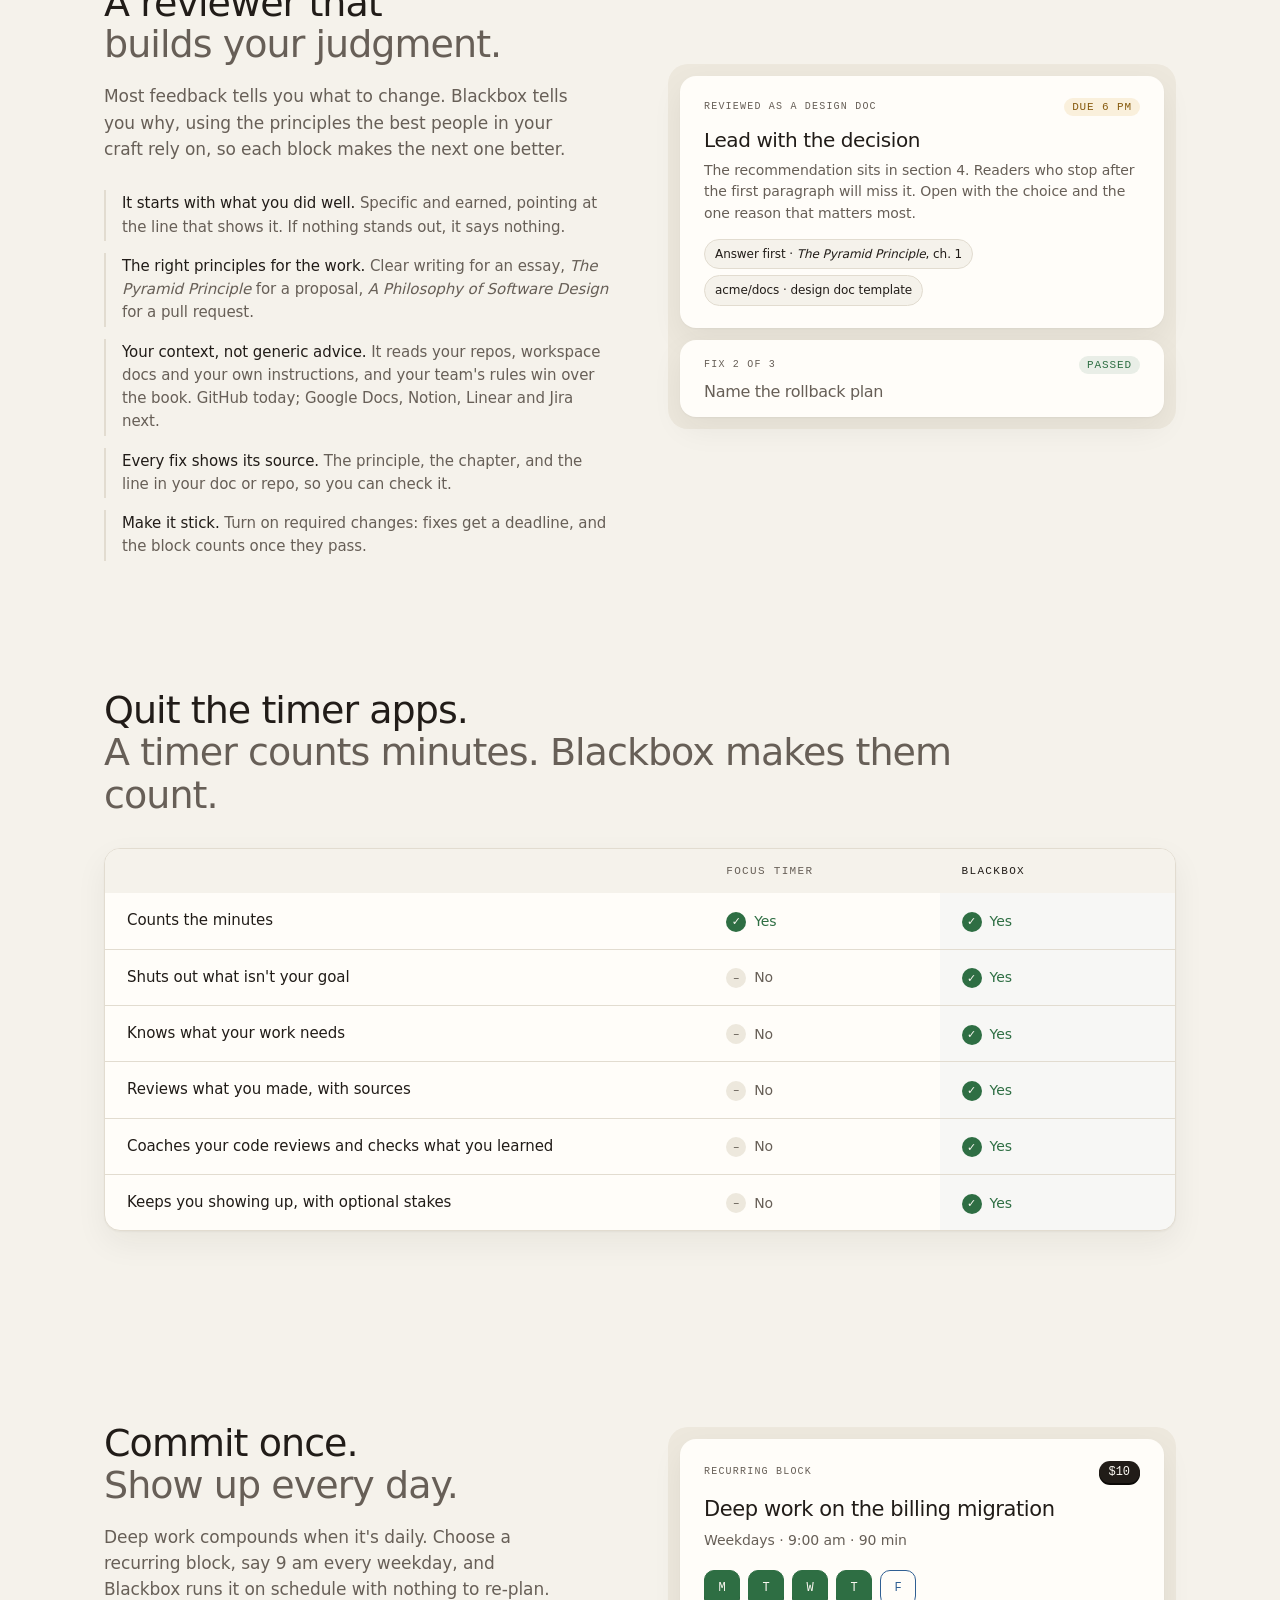
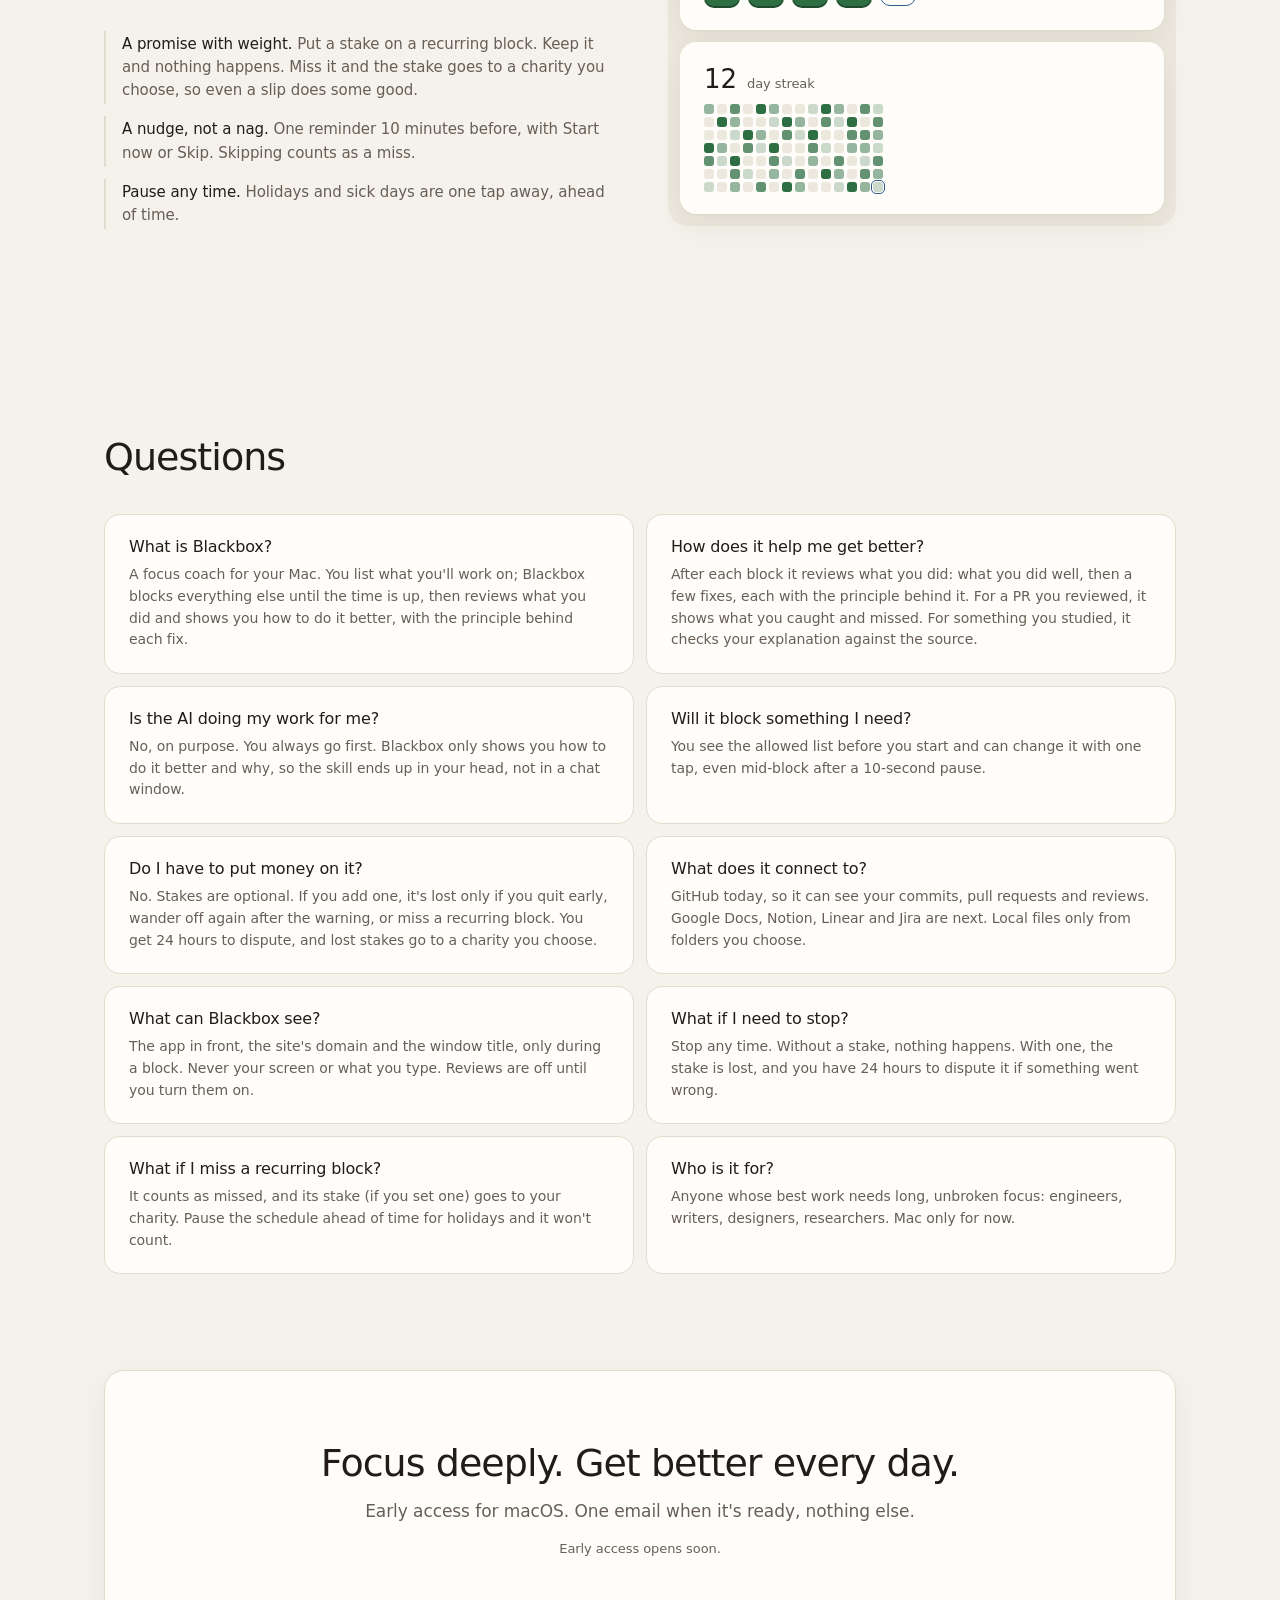
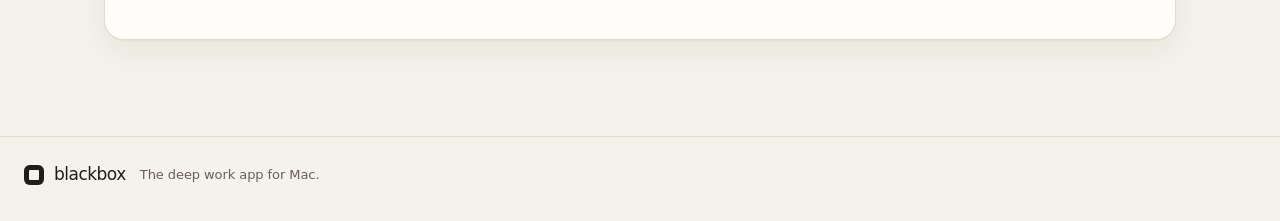
==== commit 0fa93ffc: "Deploy c252d40 from Rishisheth/blackbox" ====
--- a/index.html
+++ b/index.html
@@ -21,7 +21,6 @@
       <p class="eyebrow">For deep work, on your Mac</p>
       <h1>Delete your Pomodoro app.<br><span class="muted">Focus, and actually improve.</span></h1>
       <p class="lede"><strong>A focus coach that lives on your Mac.</strong> Put a stake on your focus time and it keeps you accountable, so you actually do the work. Then it shows you how to do it better.</p>
-      <p class="hero-stake"><span class="stake-chip">$10</span>Drift off or quit early and your stake goes to a charity you choose. Keep the block and it's yours. Stakes are optional.</p>
       <div class="actions">
         <a class="button button-solid" href="#waitlist">Get early access</a>
         <a class="button button-outline" href="#how">See how it works</a>
--- a/styles.css
+++ b/styles.css
@@ -108,14 +108,6 @@
 .eyebrow::before { content: ""; width: 6px; height: 6px; border-radius: 50%; background: var(--kept); }
 .hero h1 { font-size: clamp(40px, 6.4vw, 68px); line-height: 1.02; }
 .lede { max-width: 560px; margin: 24px auto 0; font-size: 18px; line-height: 1.55; color: var(--muted); }
-.hero-stake {
-  display: inline-flex; align-items: center; gap: 10px; margin: 16px auto 0; max-width: 560px;
-  font-size: 14px; color: var(--muted); text-align: left;
-}
-.stake-chip {
-  flex: none; font: 500 12px var(--mono); padding: 4px 10px; border-radius: 999px;
-  background: var(--primary); color: var(--on-primary); box-shadow: 0 2px 0 var(--edge);
-}
 .focus-time { display: flex; justify-content: space-between; align-items: baseline; gap: 16px; flex-wrap: wrap; }
 .focus-money strong { color: #f2c46d; }
 .focus-head { display: flex; justify-content: space-between; align-items: center; margin-bottom: 18px; font: 500 11px var(--mono); text-transform: uppercase; letter-spacing: 0.12em; color: var(--night-focus); }
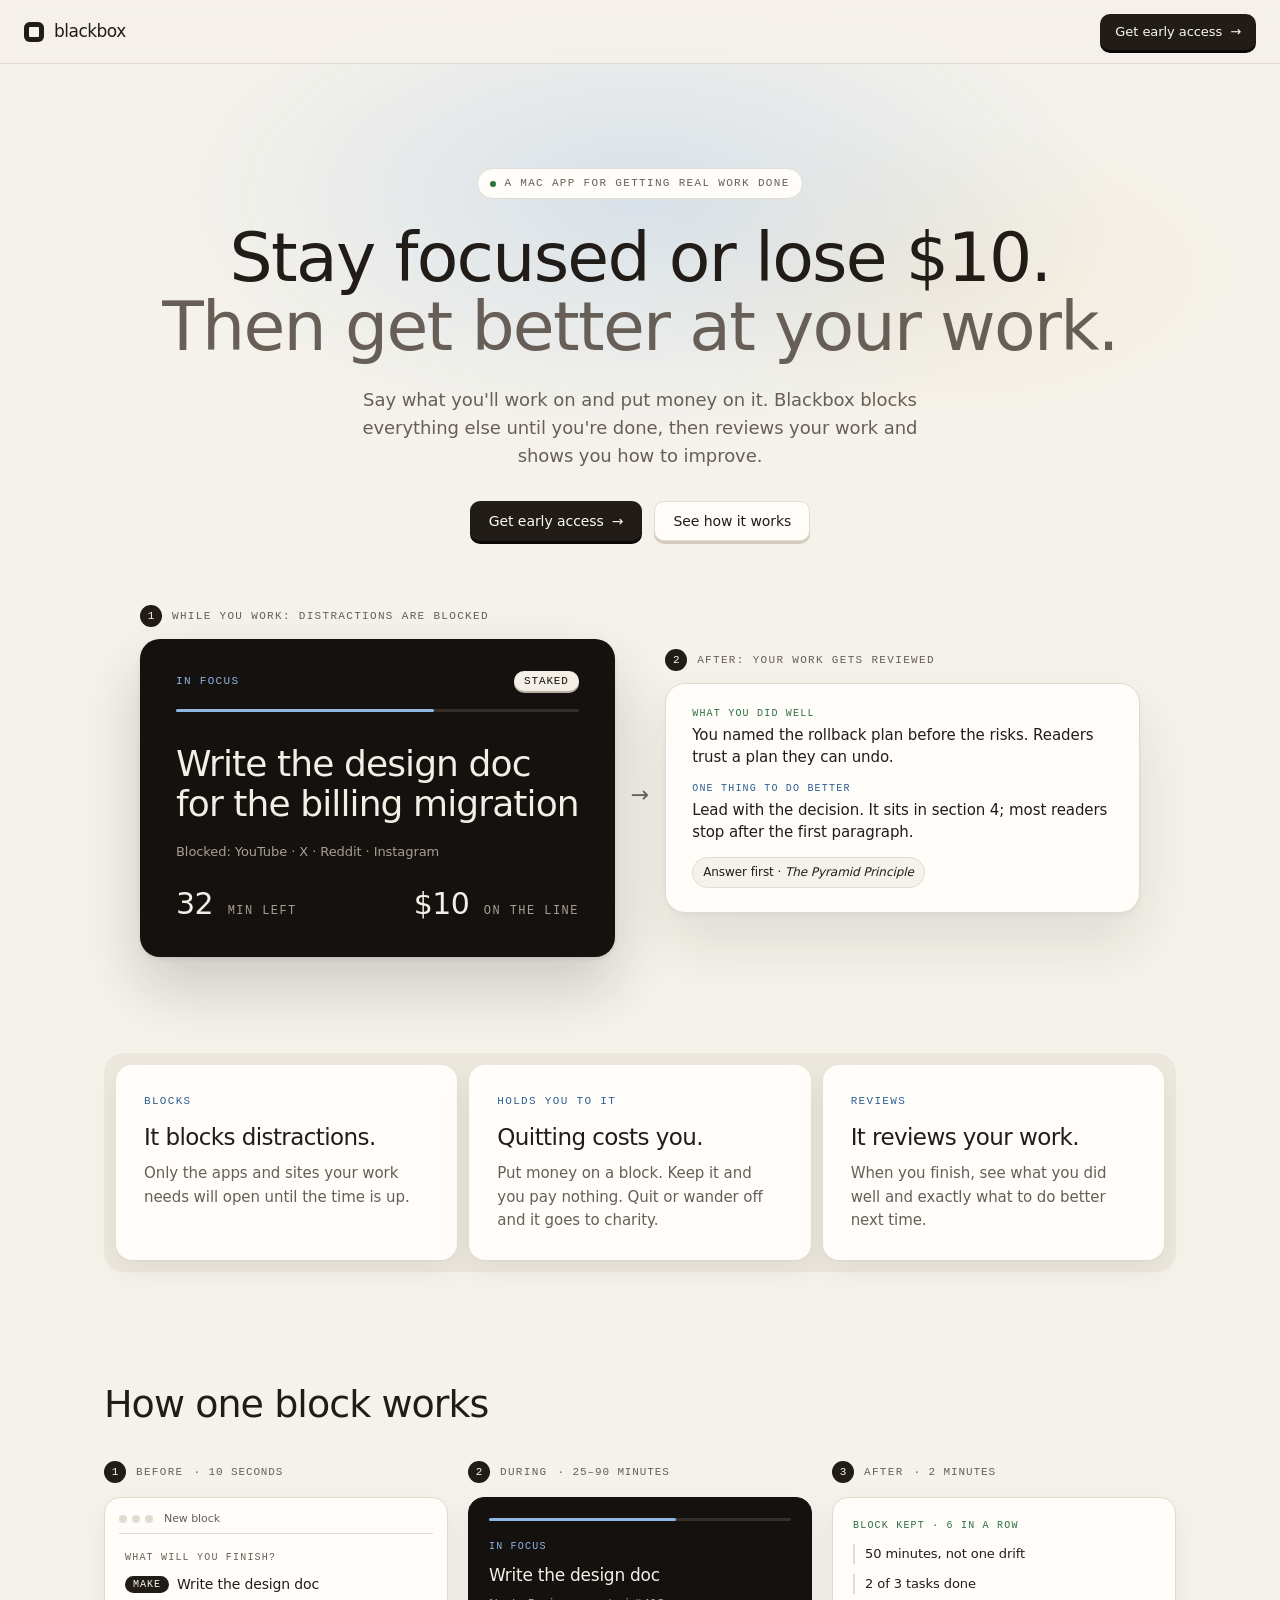
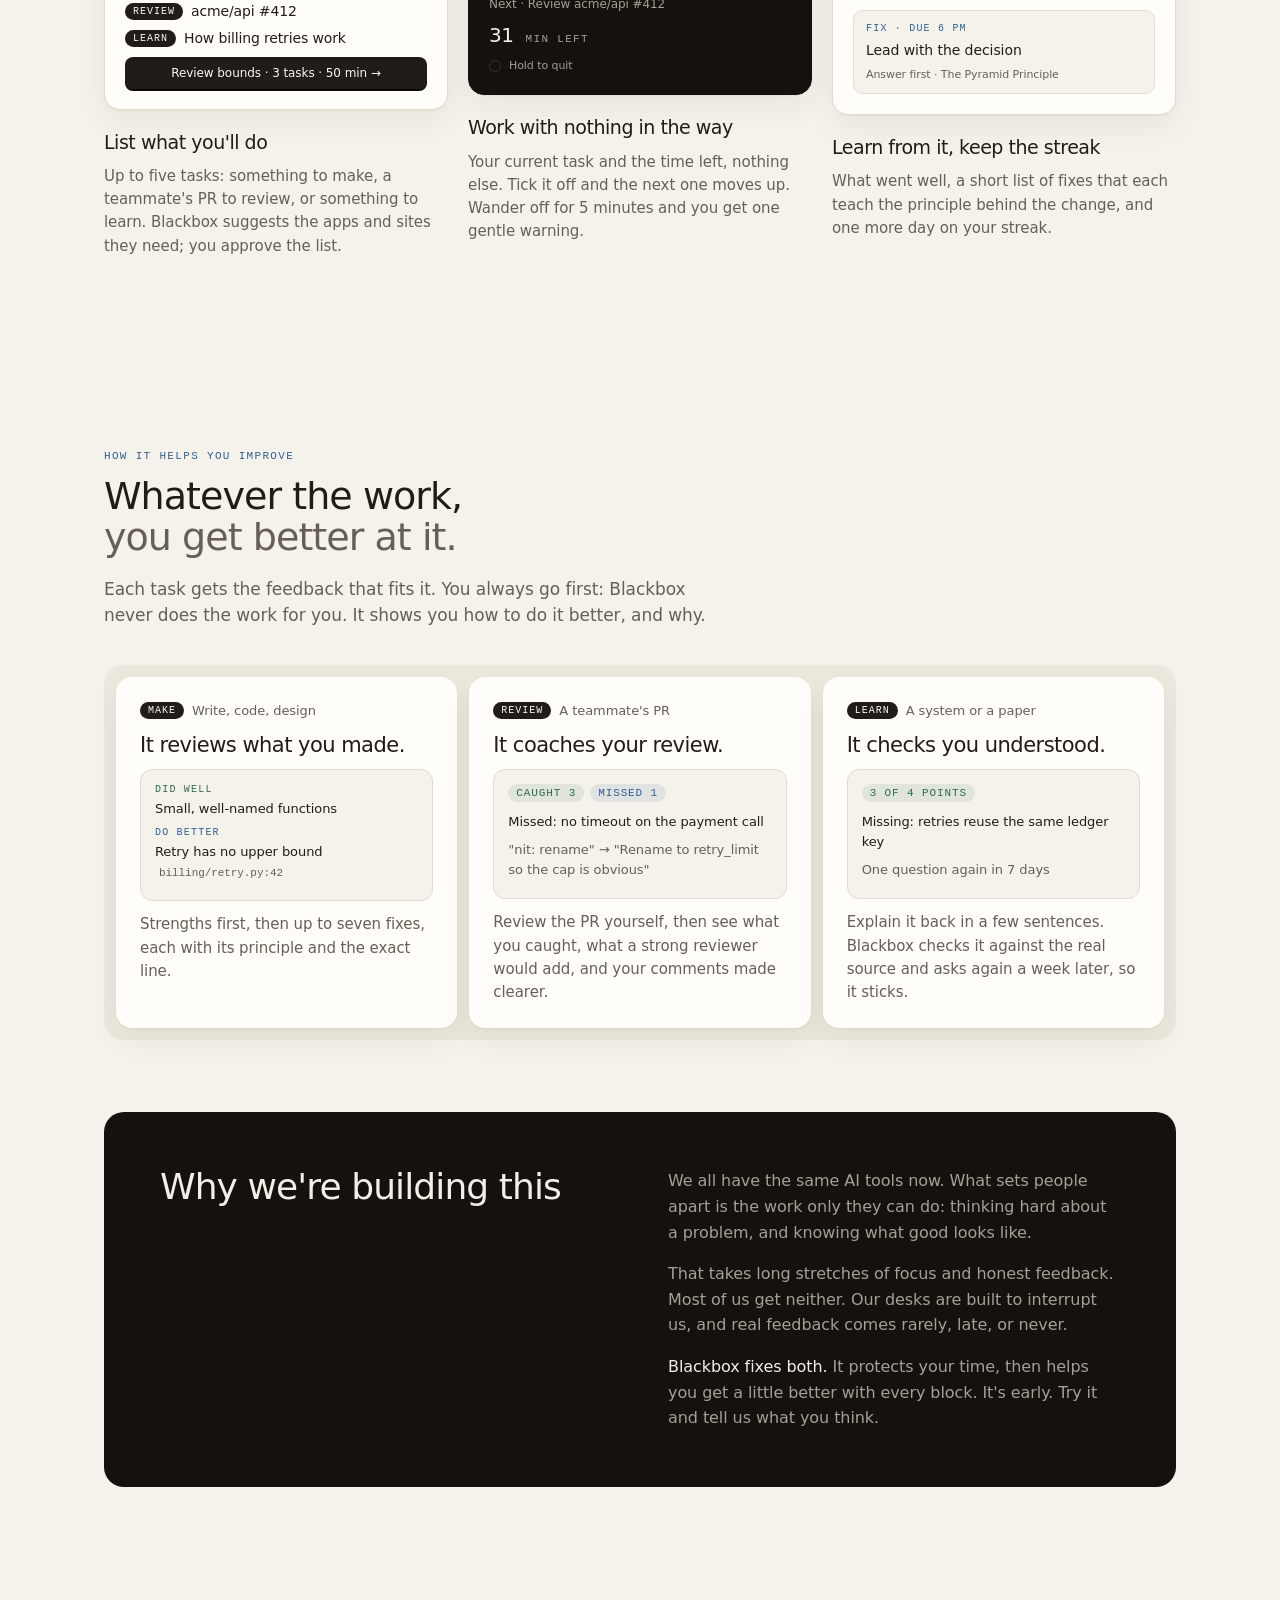
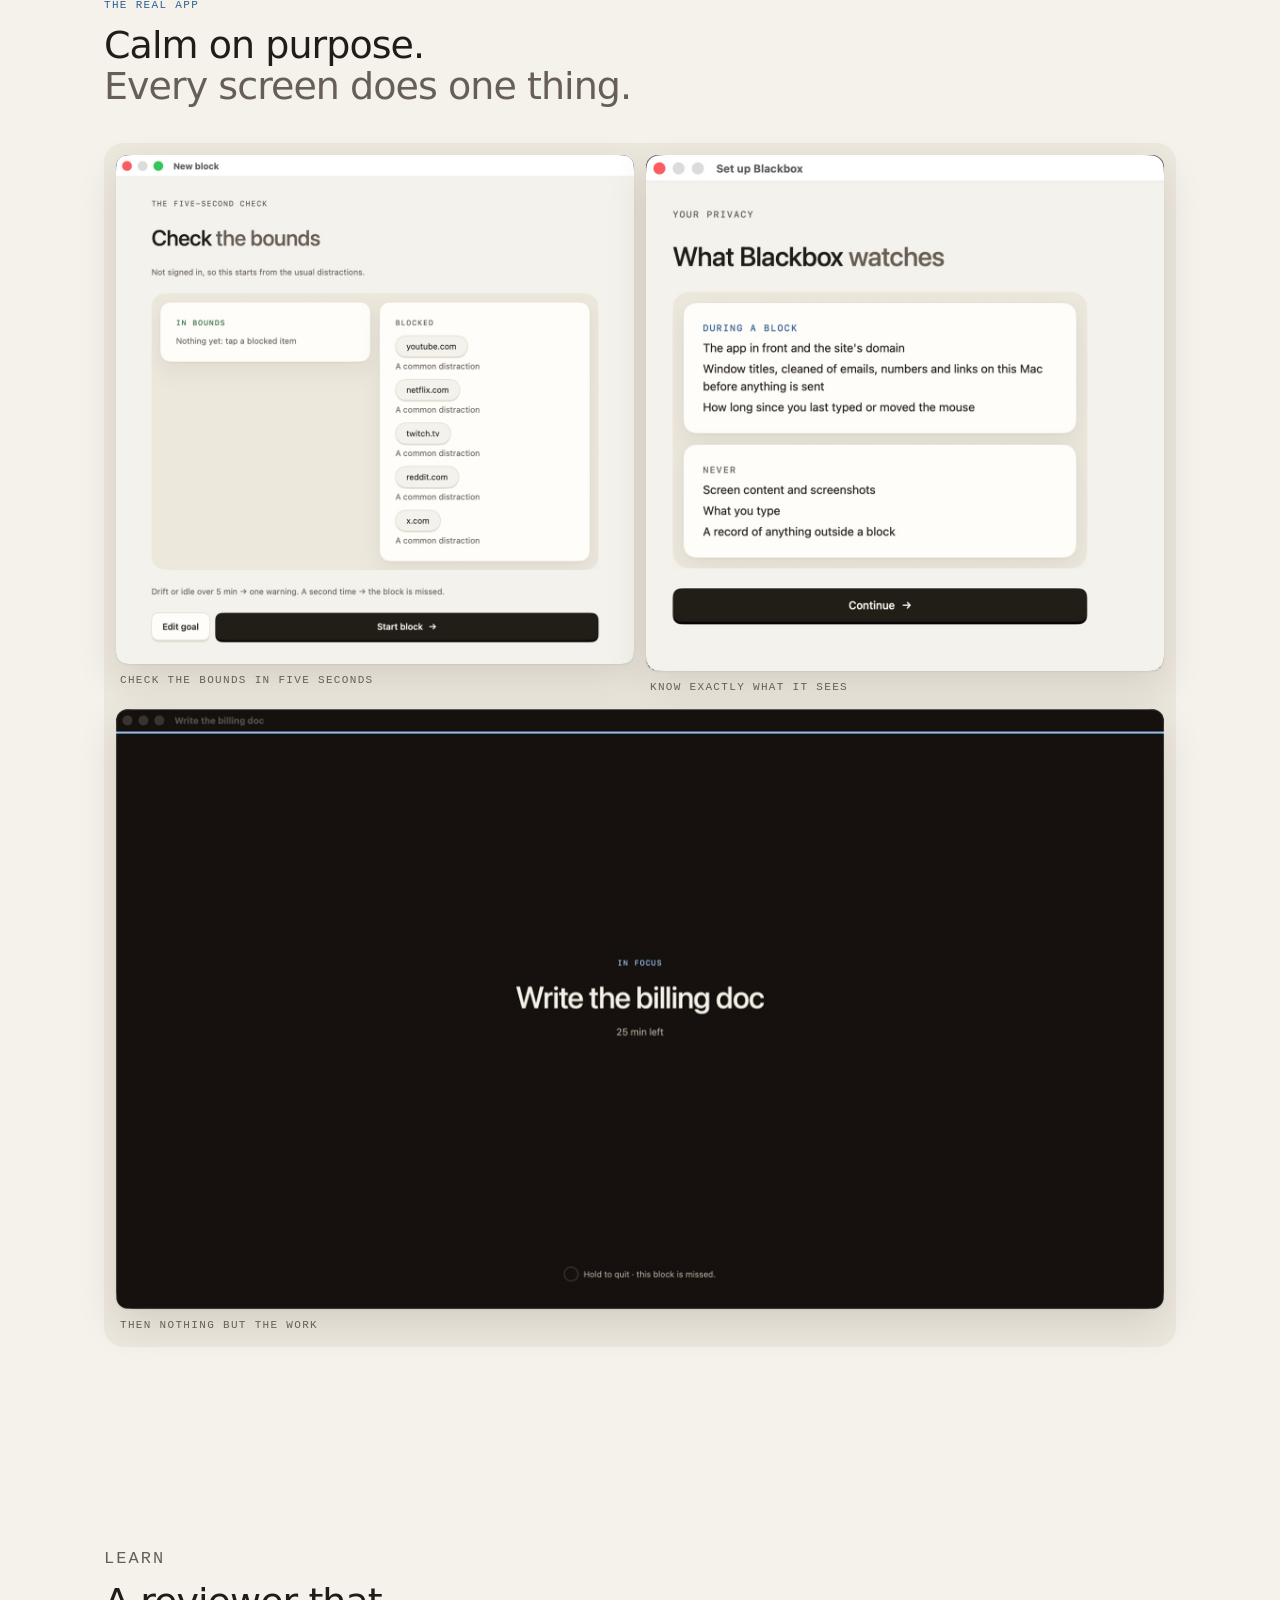
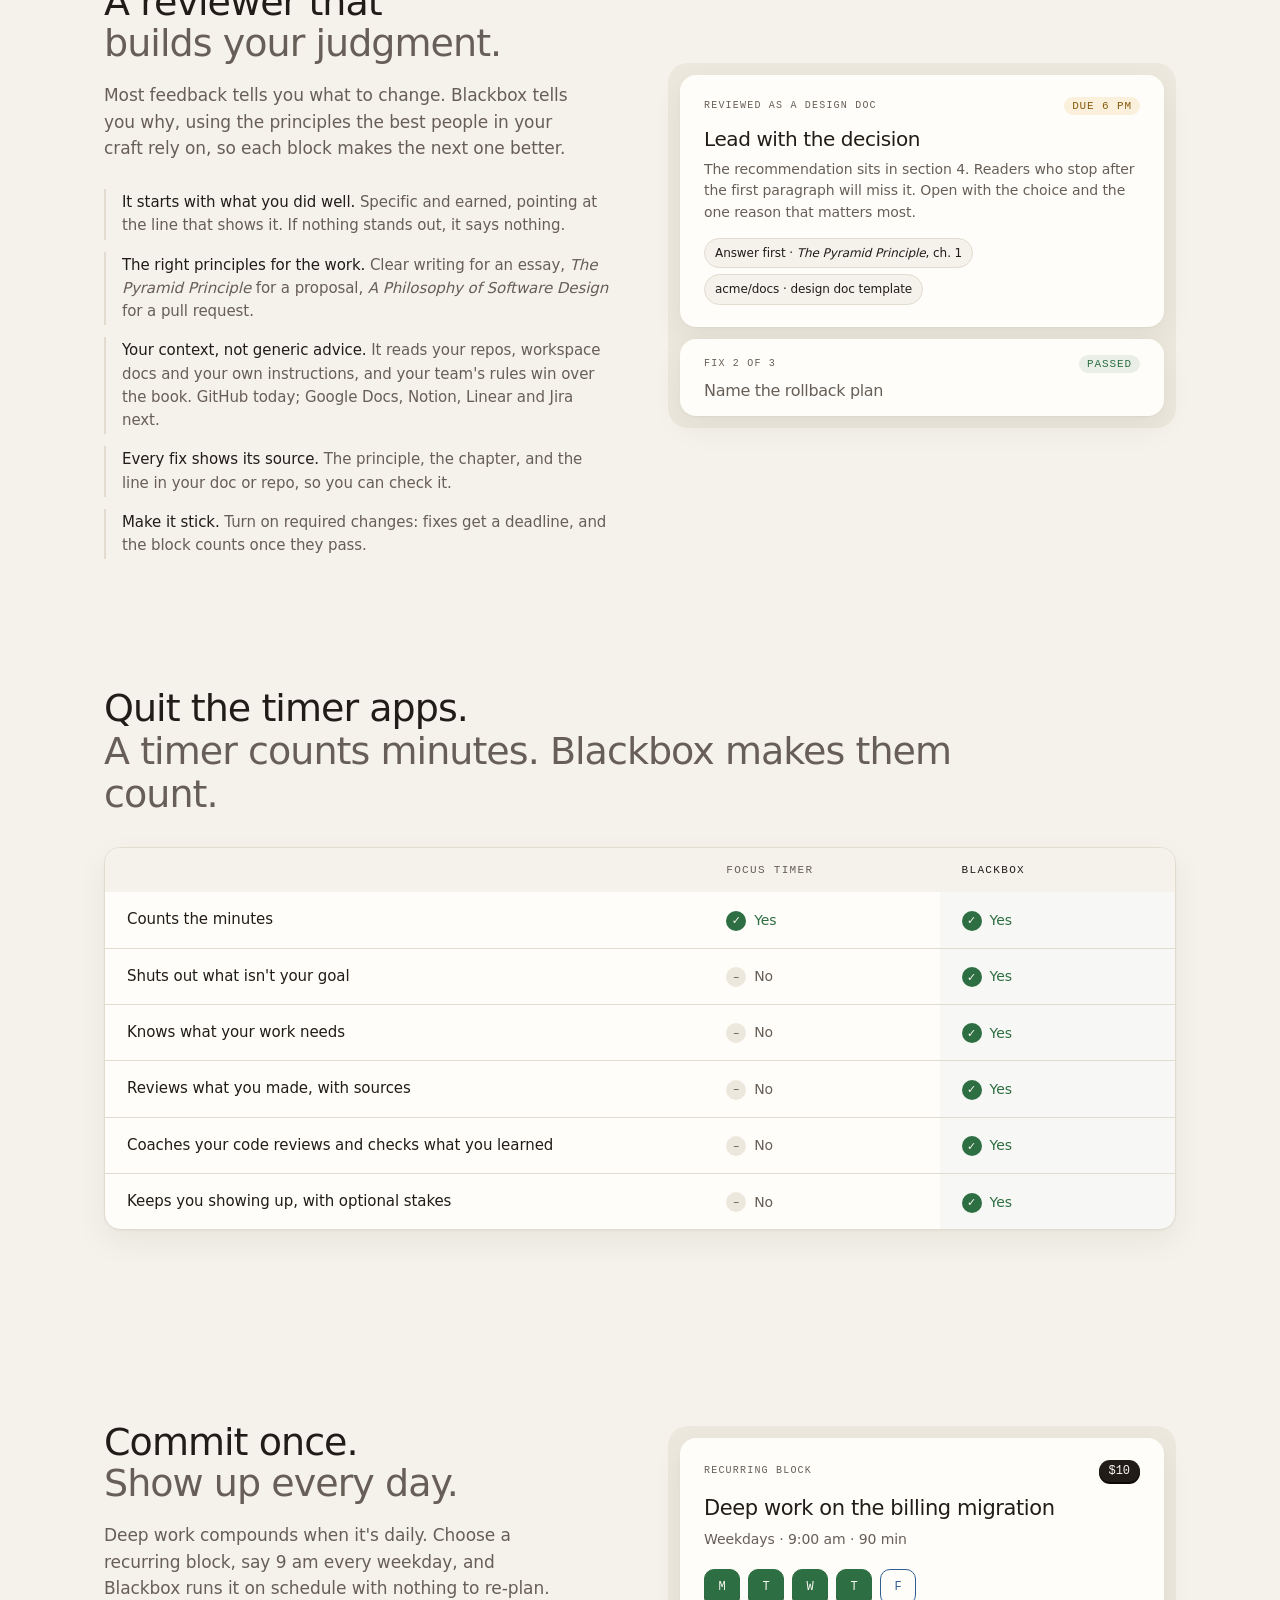
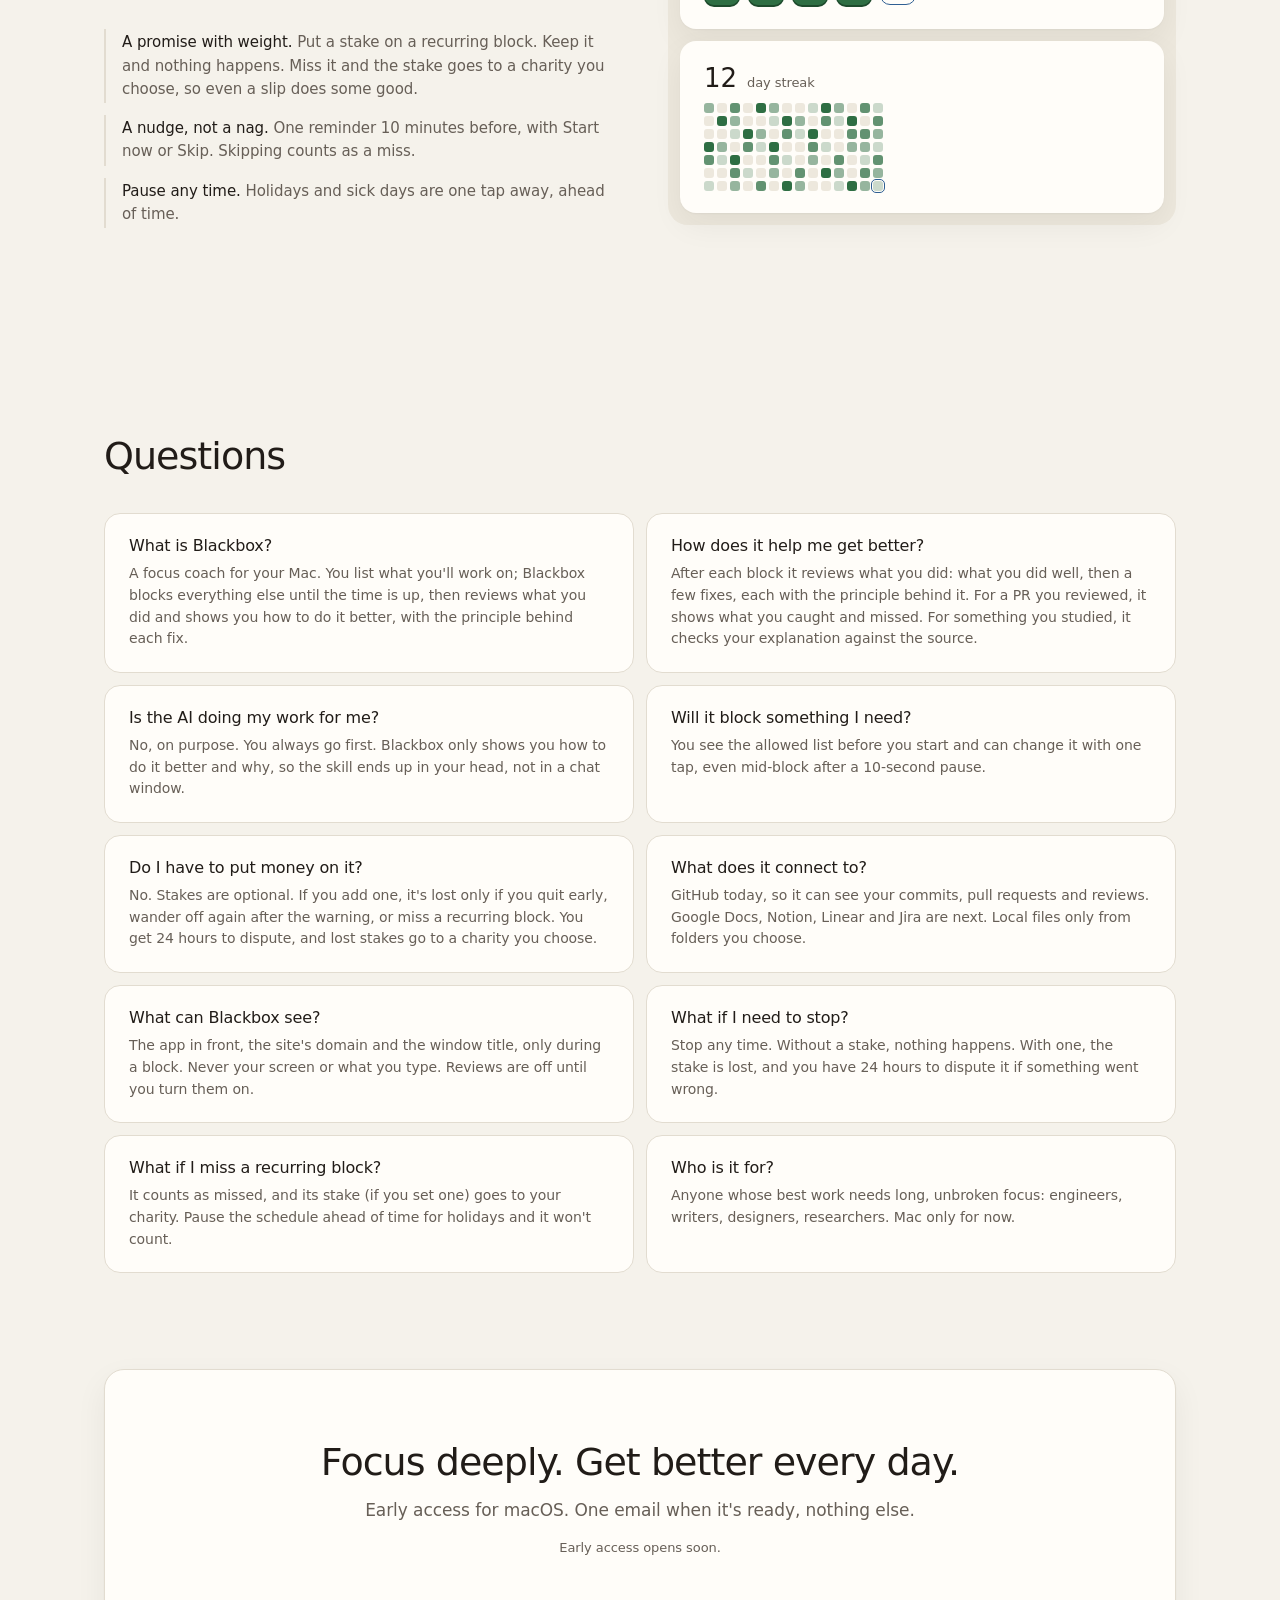
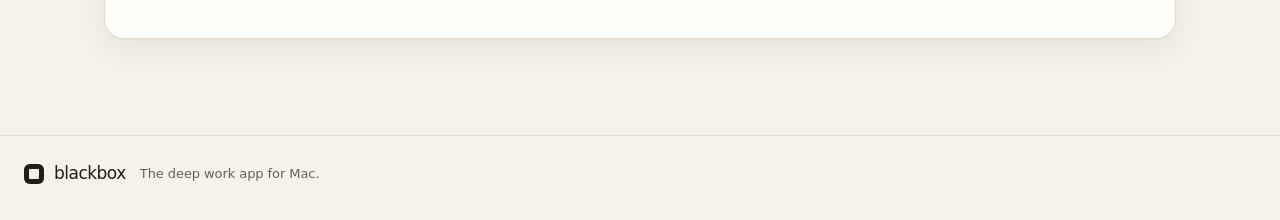
==== commit c76a85ea: "Deploy 47d32c5 from Rishisheth/blackbox" ====
--- a/index.html
+++ b/index.html
@@ -3,8 +3,8 @@
 <head>
   <meta charset="utf-8">
   <meta name="viewport" content="width=device-width, initial-scale=1">
-  <title>Blackbox — delete your Pomodoro app. Focus, and actually improve.</title>
-  <meta name="description" content="A focus coach that lives on your Mac. Put a stake on your focus time and Blackbox keeps you accountable, then shows you how to do it better.">
+  <title>Blackbox — stay focused or lose $10. Then get better at your work.</title>
+  <meta name="description" content="Blackbox is a Mac app for getting real work done. Say what you'll work on and put money on it. It blocks everything else until you're done, then reviews your work and shows you how to improve.">
   <link rel="icon" href="data:image/svg+xml,%3Csvg xmlns=%22http://www.w3.org/2000/svg%22 viewBox=%220 0 32 32%22%3E%3Crect width=%2232%22 height=%2232%22 rx=%226%22 fill=%22%23000%22/%3E%3Crect x=%229%22 y=%229%22 width=%2214%22 height=%2214%22 rx=%222%22 fill=%22%23fff%22/%3E%3C/svg%3E">
   <link rel="stylesheet" href="styles.css">
   <script src="config.js"></script>
@@ -18,9 +18,9 @@
 
   <main id="top">
     <section class="hero">
-      <p class="eyebrow">For deep work, on your Mac</p>
-      <h1>Delete your Pomodoro app.<br><span class="muted">Focus, and actually improve.</span></h1>
-      <p class="lede"><strong>A focus coach that lives on your Mac.</strong> Put a stake on your focus time and it keeps you accountable, so you actually do the work. Then it shows you how to do it better.</p>
+      <p class="eyebrow">A Mac app for getting real work done</p>
+      <h1>Stay focused or lose $10.<br><span class="muted">Then get better at your work.</span></h1>
+      <p class="lede">Say what you'll work on and put money on it. Blackbox blocks everything else until you're done, then reviews your work and shows you how to improve.</p>
       <div class="actions">
         <a class="button button-solid" href="#waitlist">Get early access</a>
         <a class="button button-outline" href="#how">See how it works</a>
@@ -28,17 +28,18 @@
 
       <div class="hero-pair">
         <figure class="hero-step" aria-label="While you work: your task, the time left and the $10 on the line, nothing else">
-          <figcaption><span class="num">1</span>While you work</figcaption>
+          <figcaption><span class="num">1</span>While you work: distractions are blocked</figcaption>
           <div class="focus-card">
             <p class="focus-head"><span>In focus</span><span class="focus-stake-chip">Staked</span></p>
             <div class="timeline"><span style="width: 64%"></span></div>
             <p class="focus-goal">Write the design doc for the billing migration</p>
+            <p class="focus-blocked">Blocked: YouTube · X · Reddit · Instagram</p>
             <p class="focus-time"><span><strong>32</strong> min left</span><span class="focus-money"><strong>$10</strong> on the line</span></p>
           </div>
         </figure>
         <span class="hero-arrow" aria-hidden="true">→</span>
         <figure class="hero-step" aria-label="After you work: what you did well, and one thing to do better, with the principle behind it">
-          <figcaption><span class="num">2</span>After you work</figcaption>
+          <figcaption><span class="num">2</span>After: your work gets reviewed</figcaption>
           <div class="coach-card">
             <p class="coach-label coach-good">What you did well</p>
             <p class="coach-line">You named the rollback plan before the risks. Readers trust a plan they can undo.</p>
@@ -50,30 +51,21 @@
       </div>
     </section>
 
-    <section id="why" class="why-now" aria-labelledby="why-title">
-      <h2 id="why-title">Why we're building this</h2>
-      <div class="why-now-body">
-        <p>We all have the same AI tools now. What sets people apart is the work only they can do: thinking hard about a problem, and knowing what good looks like.</p>
-        <p>That takes long stretches of focus and honest feedback. Most of us get neither. Our desks are built to interrupt us, and real feedback comes rarely, late, or never.</p>
-        <p><strong>Blackbox fixes both.</strong> It protects your time, then helps you get a little better with every block. It's early. Try it and tell us what you think.</p>
-      </div>
-    </section>
-
-    <section class="pillars" aria-label="What Blackbox does for you">
+    <section class="pillars" aria-label="What Blackbox does">
       <div class="pillar">
-        <p class="pillar-kicker">Focus</p>
-        <h2>Stay accountable.</h2>
-        <p>Say what you'll do and put money on it. Only the apps and sites it needs get through, and quitting costs you the stake.</p>
+        <p class="pillar-kicker">Blocks</p>
+        <h2>It blocks distractions.</h2>
+        <p>Only the apps and sites your work needs will open until the time is up.</p>
       </div>
       <div class="pillar">
-        <p class="pillar-kicker">Improve</p>
-        <h2>Get better every time.</h2>
-        <p>After each block, see what you did well and what to do better next time, and why.</p>
+        <p class="pillar-kicker">Holds you to it</p>
+        <h2>Quitting costs you.</h2>
+        <p>Put money on a block. Keep it and you pay nothing. Quit or wander off and it goes to charity.</p>
       </div>
       <div class="pillar">
-        <p class="pillar-kicker">Stay consistent</p>
-        <h2>Show up every day.</h2>
-        <p>Repeat a block every weekday and watch your streak grow. Add a small stake if you want a push.</p>
+        <p class="pillar-kicker">Reviews</p>
+        <h2>It reviews your work.</h2>
+        <p>When you finish, see what you did well and exactly what to do better next time.</p>
       </div>
     </section>
 
@@ -160,6 +152,15 @@
           </div>
           <p>Explain it back in a few sentences. Blackbox checks it against the real source and asks again a week later, so it sticks.</p>
         </article>
+      </div>
+    </section>
+
+    <section id="why" class="why-now" aria-labelledby="why-title">
+      <h2 id="why-title">Why we're building this</h2>
+      <div class="why-now-body">
+        <p>We all have the same AI tools now. What sets people apart is the work only they can do: thinking hard about a problem, and knowing what good looks like.</p>
+        <p>That takes long stretches of focus and honest feedback. Most of us get neither. Our desks are built to interrupt us, and real feedback comes rarely, late, or never.</p>
+        <p><strong>Blackbox fixes both.</strong> It protects your time, then helps you get a little better with every block. It's early. Try it and tell us what you think.</p>
       </div>
     </section>
 
--- a/styles.css
+++ b/styles.css
@@ -108,6 +108,7 @@
 .eyebrow::before { content: ""; width: 6px; height: 6px; border-radius: 50%; background: var(--kept); }
 .hero h1 { font-size: clamp(40px, 6.4vw, 68px); line-height: 1.02; }
 .lede { max-width: 560px; margin: 24px auto 0; font-size: 18px; line-height: 1.55; color: var(--muted); }
+.focus-blocked { margin-top: 18px; font-size: 13px; color: var(--night-muted); }
 .focus-time { display: flex; justify-content: space-between; align-items: baseline; gap: 16px; flex-wrap: wrap; }
 .focus-money strong { color: #f2c46d; }
 .focus-head { display: flex; justify-content: space-between; align-items: center; margin-bottom: 18px; font: 500 11px var(--mono); text-transform: uppercase; letter-spacing: 0.12em; color: var(--night-focus); }
@@ -347,7 +348,8 @@
 .why-now-body { display: grid; gap: 16px; }
 .why-now-body p { color: var(--night-muted); font-size: 16px; line-height: 1.6; }
 .why-now-body strong { color: var(--night-text); font-weight: 500; }
-.why-now { margin: 24px 0 88px; }
+.why-now { margin: 0 0 88px; }
+.pillars { margin-top: 8px; }
 
 .faq { padding: 112px 0 64px; }
 .faq dl { margin: 0; display: grid; grid-template-columns: repeat(2, 1fr); gap: 12px; }
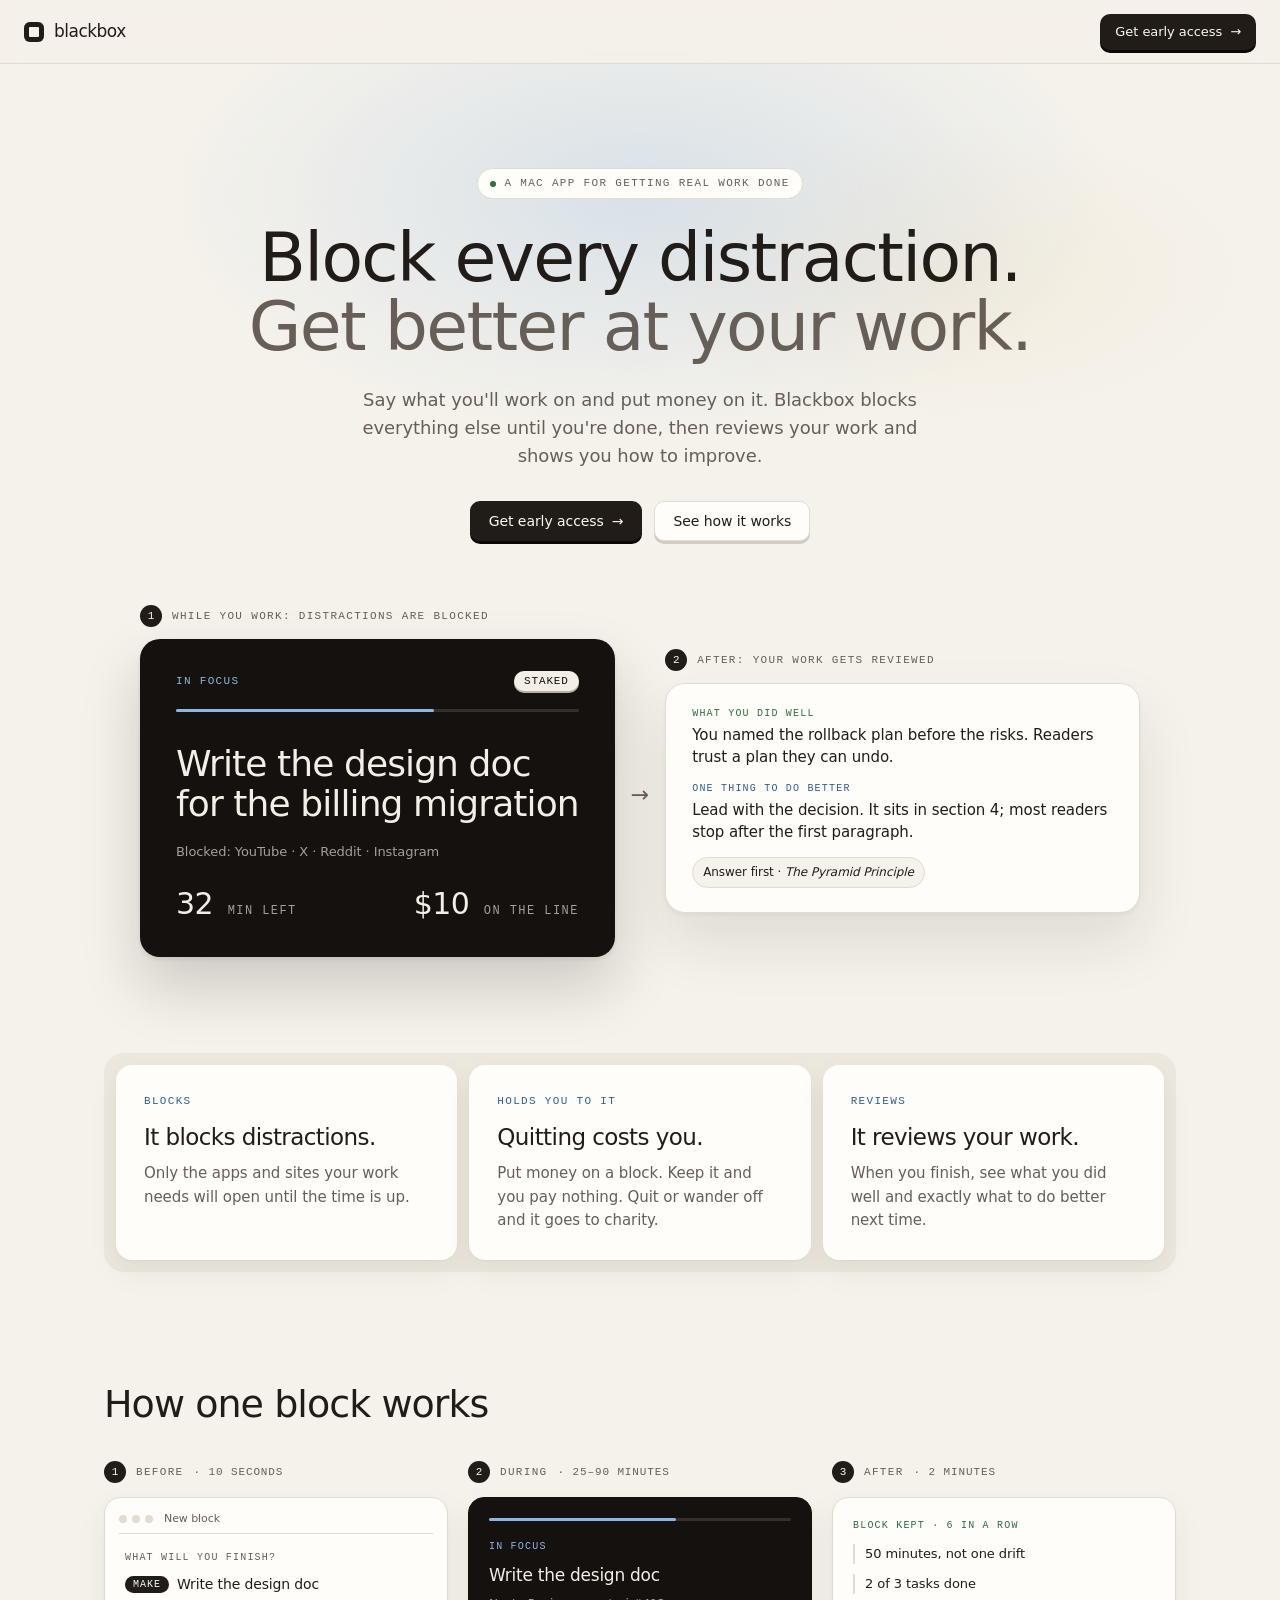
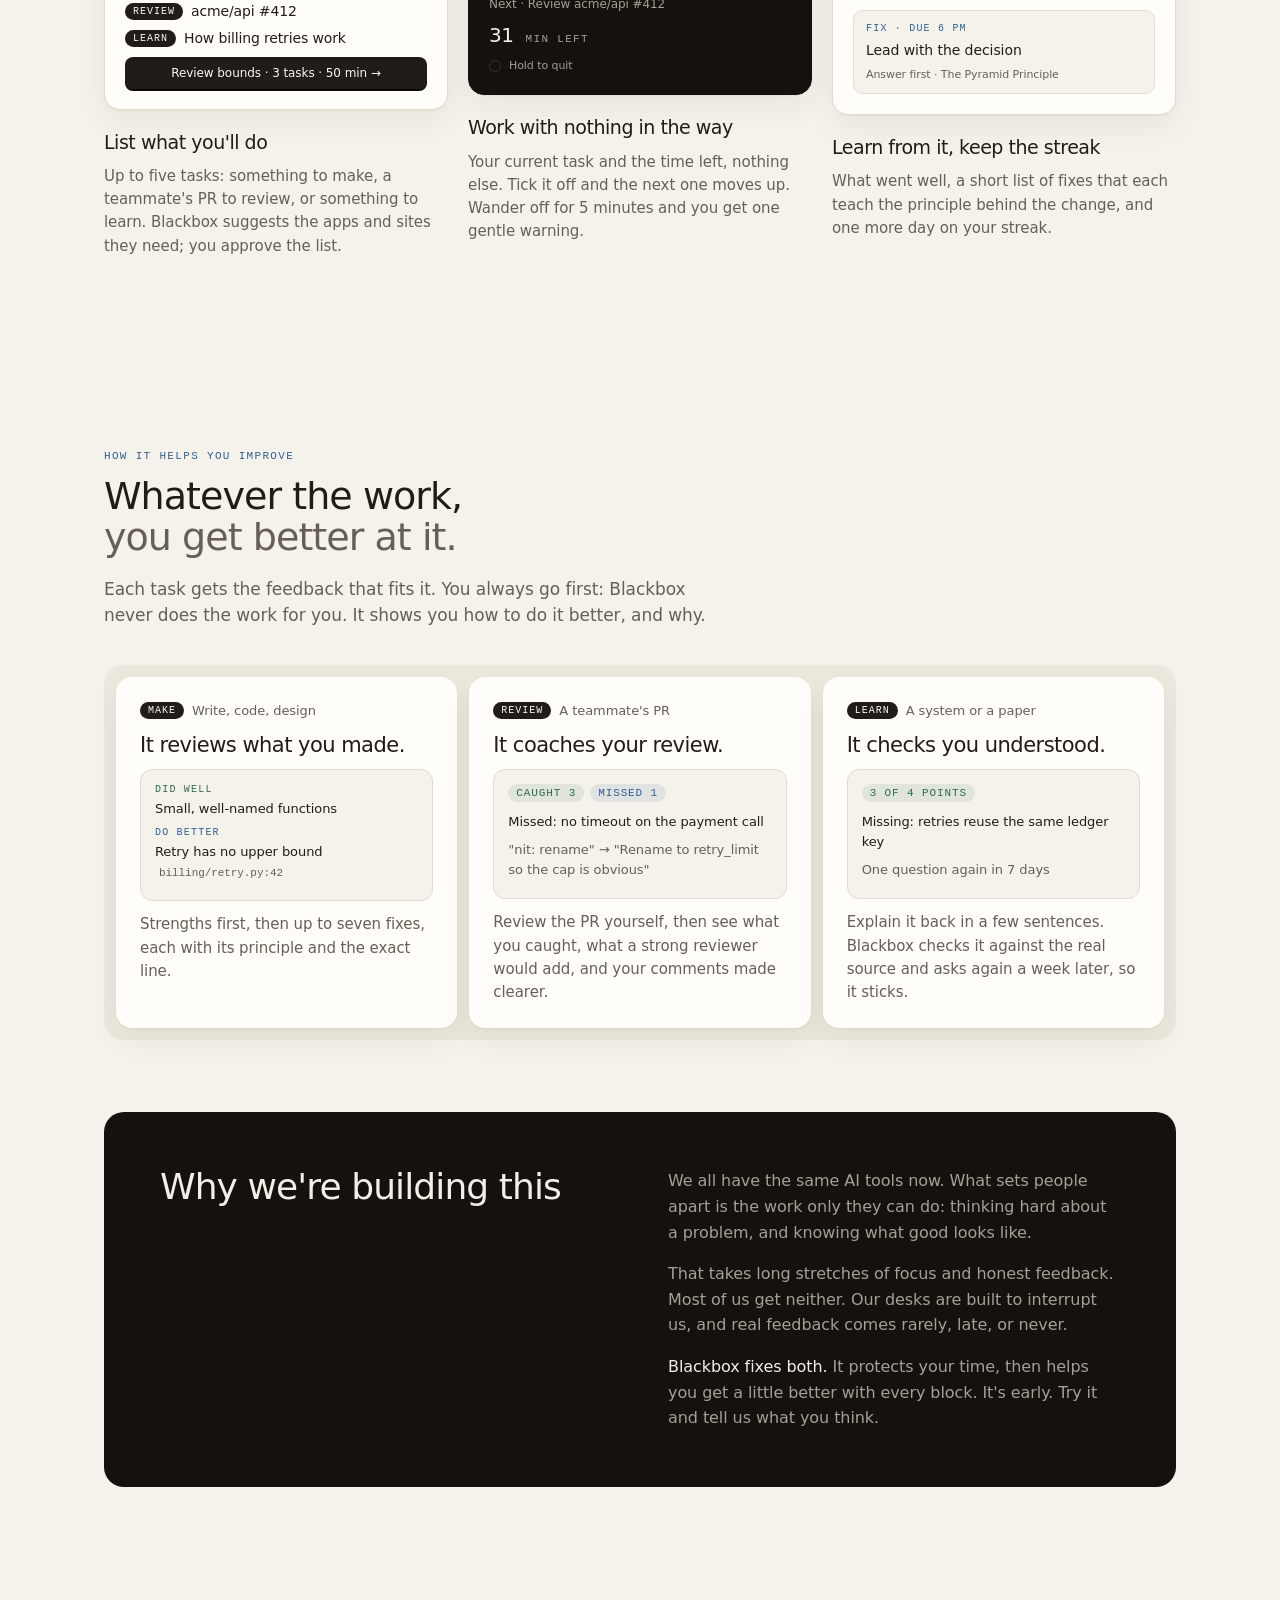
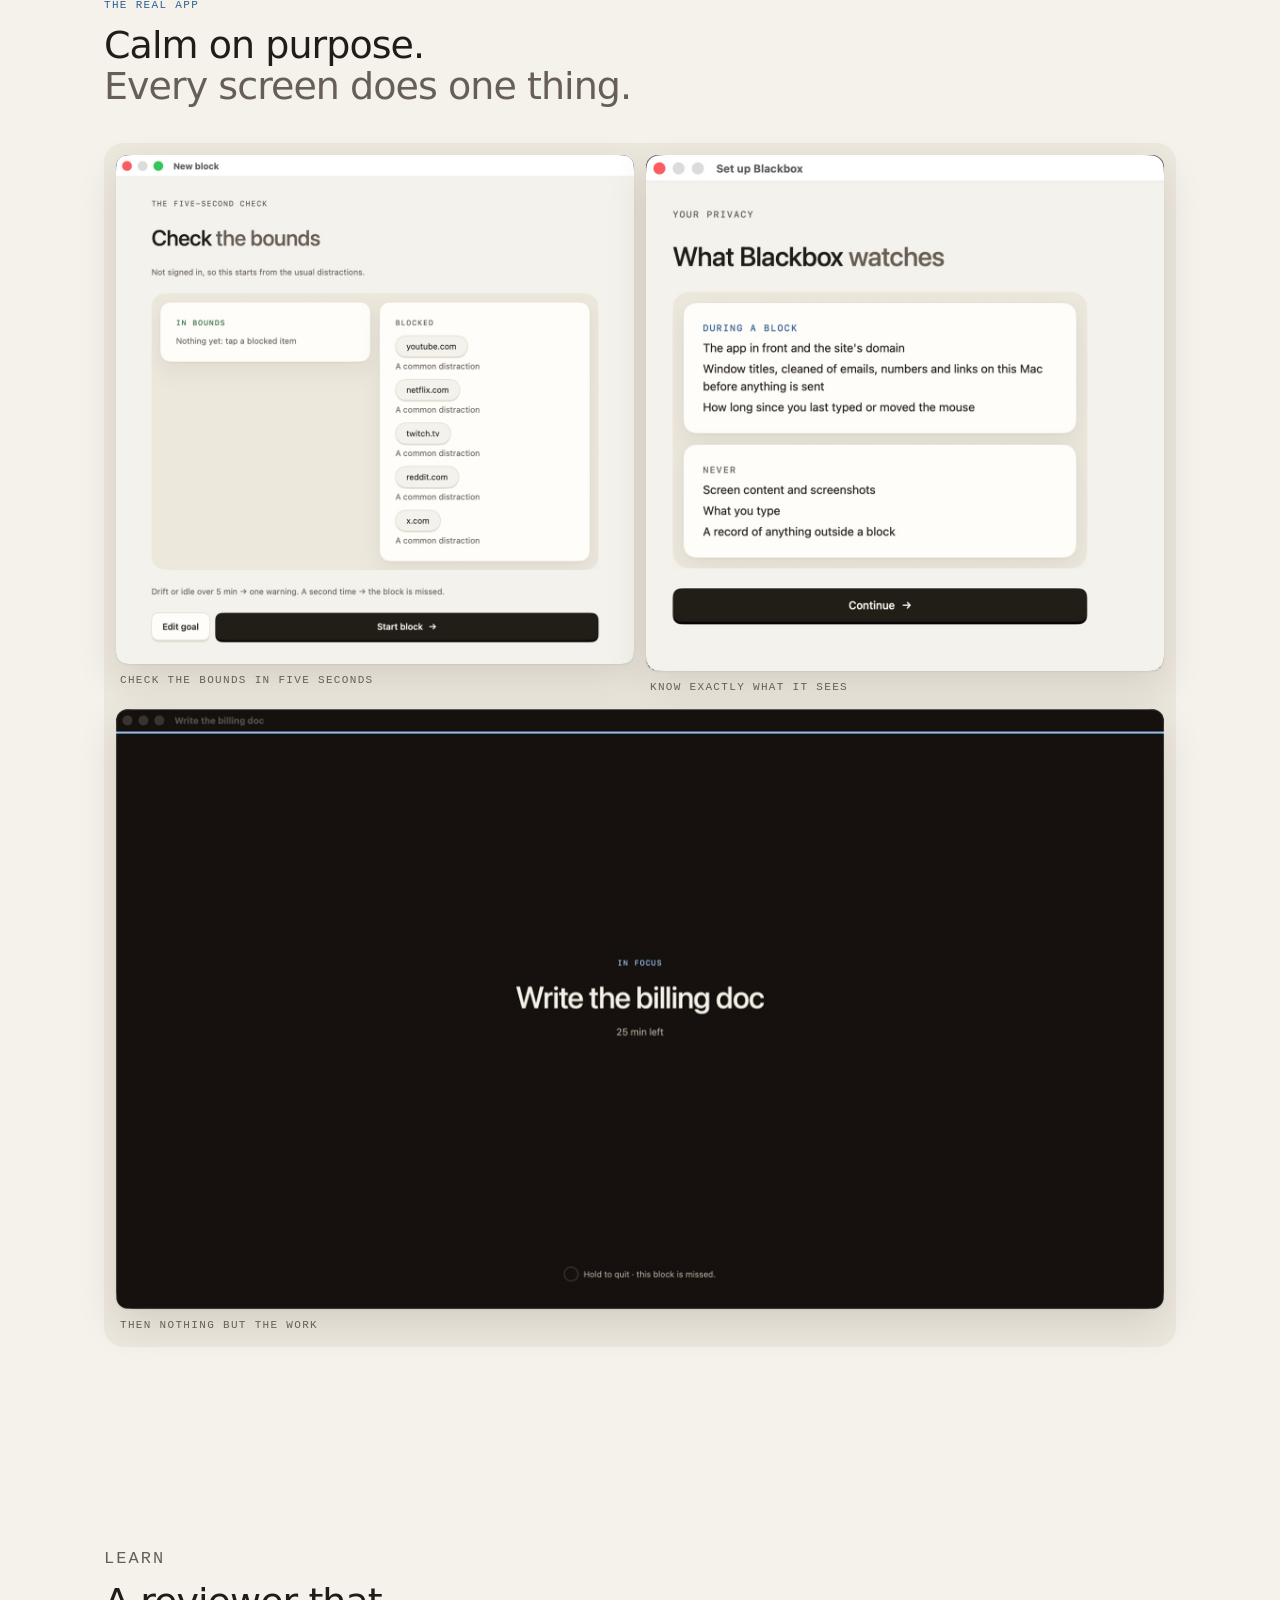
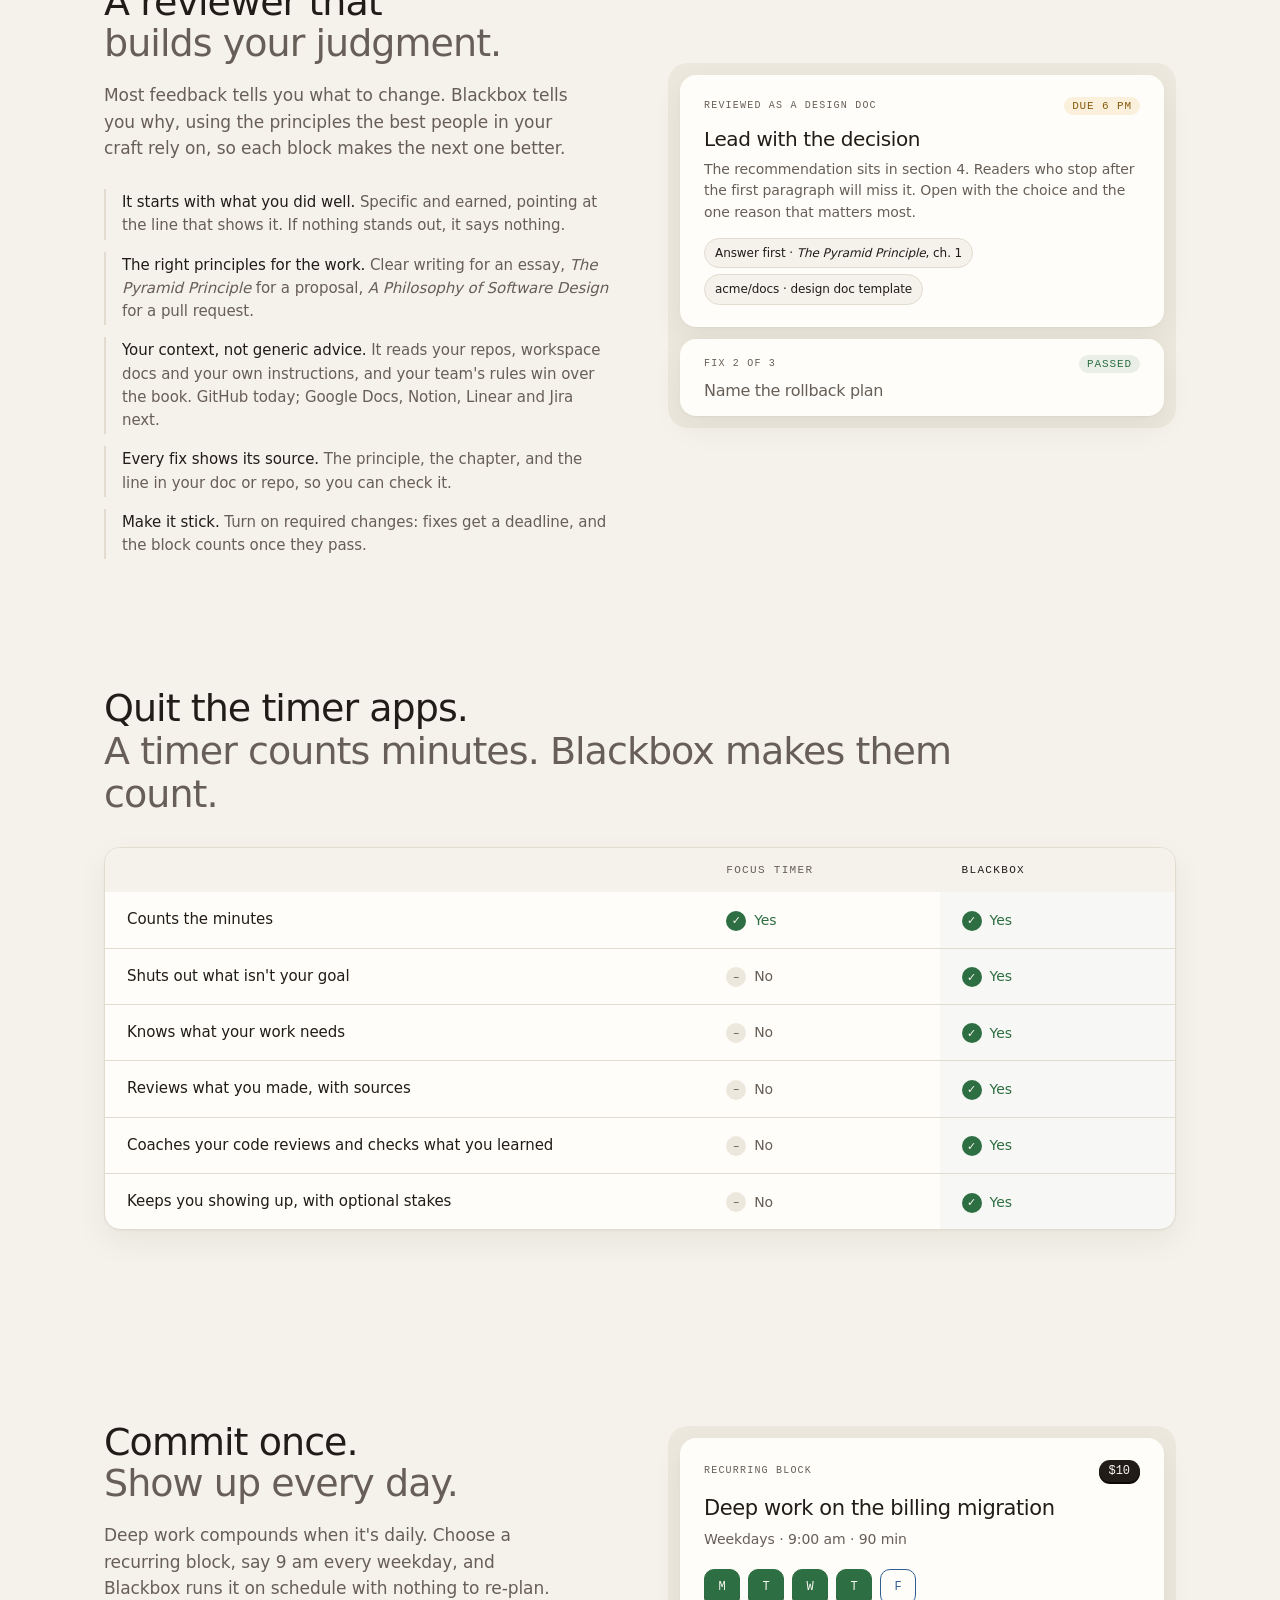
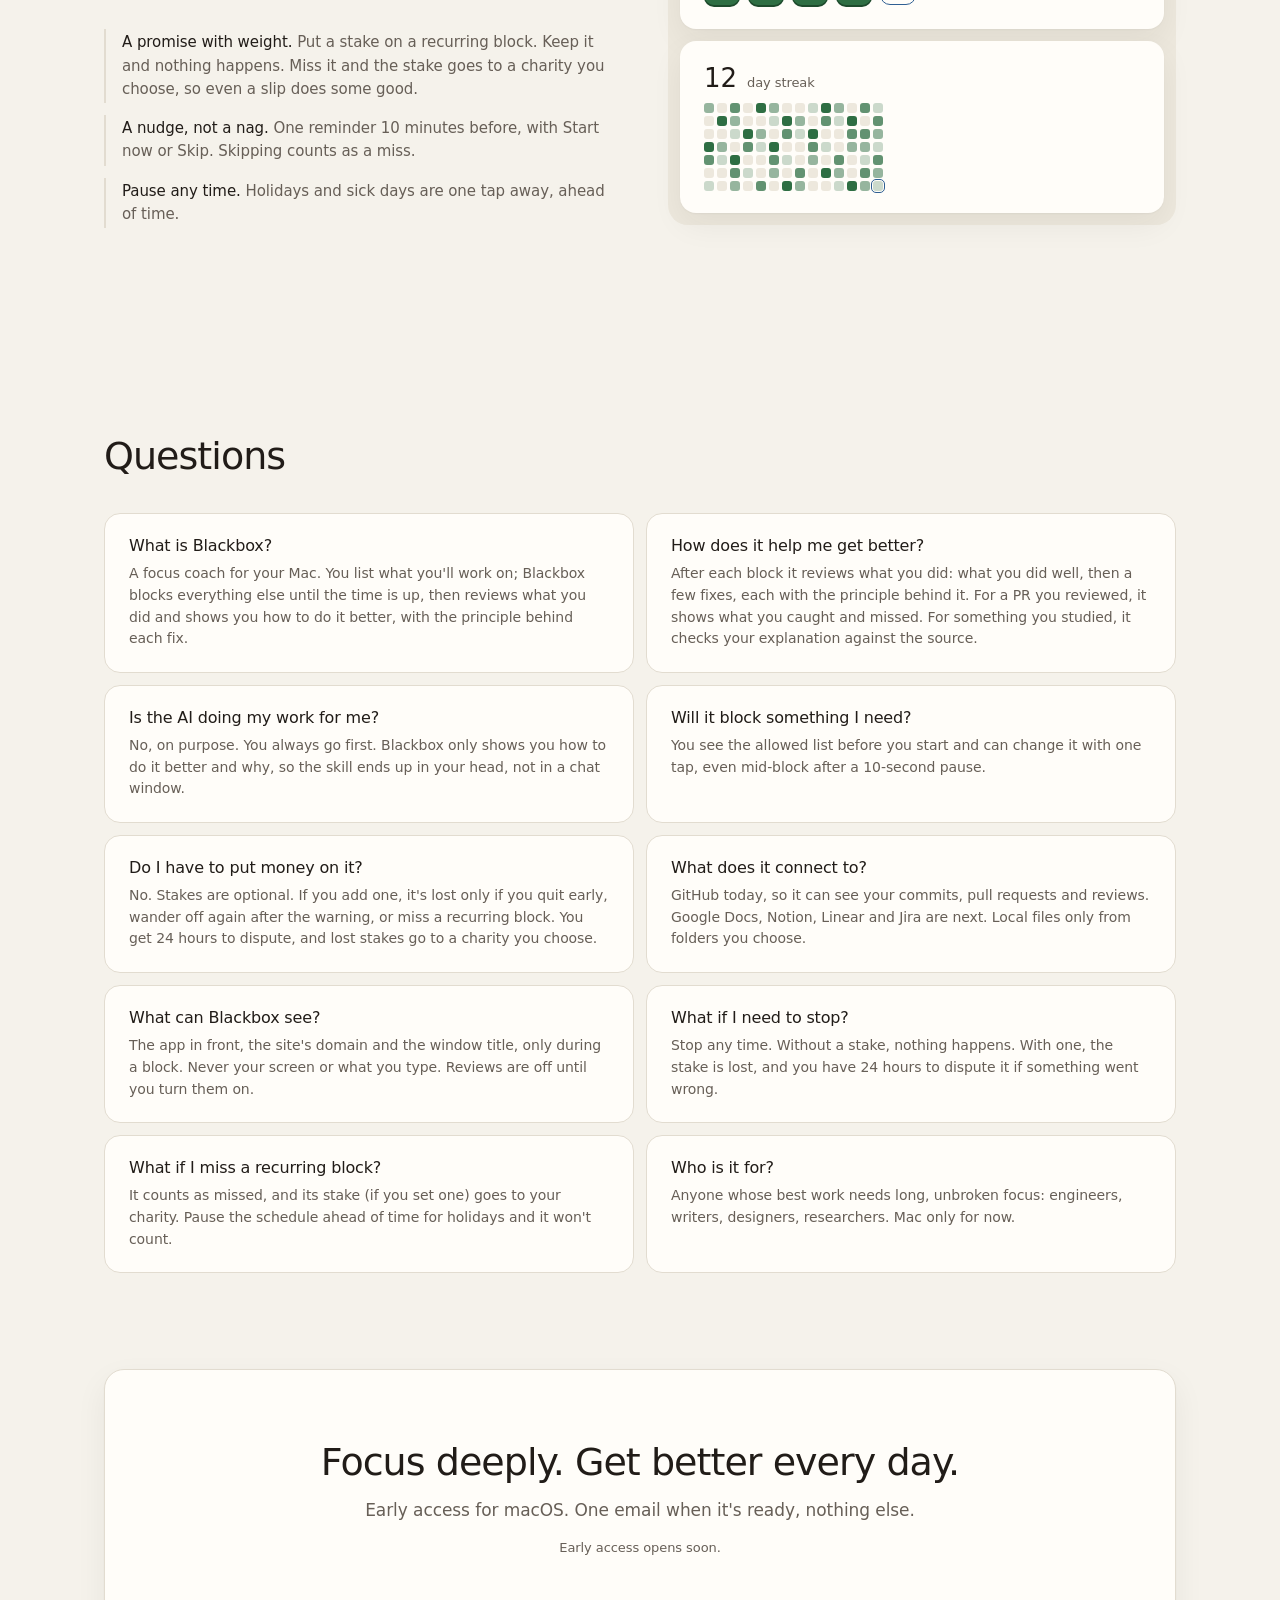
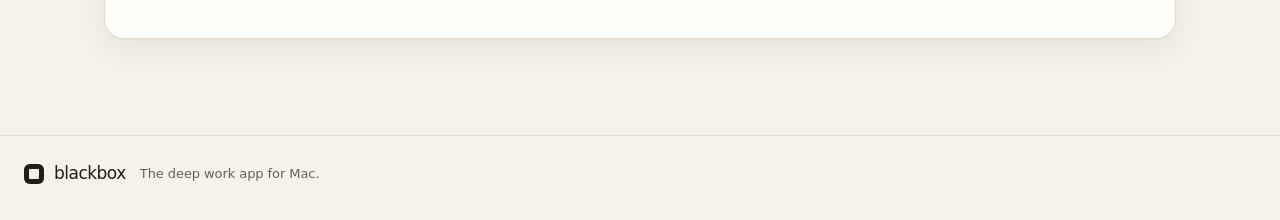
==== commit a29cfa55: "Deploy 2eadd21 from Rishisheth/blackbox" ====
--- a/index.html
+++ b/index.html
@@ -3,7 +3,7 @@
 <head>
   <meta charset="utf-8">
   <meta name="viewport" content="width=device-width, initial-scale=1">
-  <title>Blackbox — stay focused or lose $10. Then get better at your work.</title>
+  <title>Blackbox — block every distraction. Get better at your work.</title>
   <meta name="description" content="Blackbox is a Mac app for getting real work done. Say what you'll work on and put money on it. It blocks everything else until you're done, then reviews your work and shows you how to improve.">
   <link rel="icon" href="data:image/svg+xml,%3Csvg xmlns=%22http://www.w3.org/2000/svg%22 viewBox=%220 0 32 32%22%3E%3Crect width=%2232%22 height=%2232%22 rx=%226%22 fill=%22%23000%22/%3E%3Crect x=%229%22 y=%229%22 width=%2214%22 height=%2214%22 rx=%222%22 fill=%22%23fff%22/%3E%3C/svg%3E">
   <link rel="stylesheet" href="styles.css">
@@ -19,7 +19,7 @@
   <main id="top">
     <section class="hero">
       <p class="eyebrow">A Mac app for getting real work done</p>
-      <h1>Stay focused or lose $10.<br><span class="muted">Then get better at your work.</span></h1>
+      <h1>Block every distraction.<br><span class="muted">Get better at your work.</span></h1>
       <p class="lede">Say what you'll work on and put money on it. Blackbox blocks everything else until you're done, then reviews your work and shows you how to improve.</p>
       <div class="actions">
         <a class="button button-solid" href="#waitlist">Get early access</a>
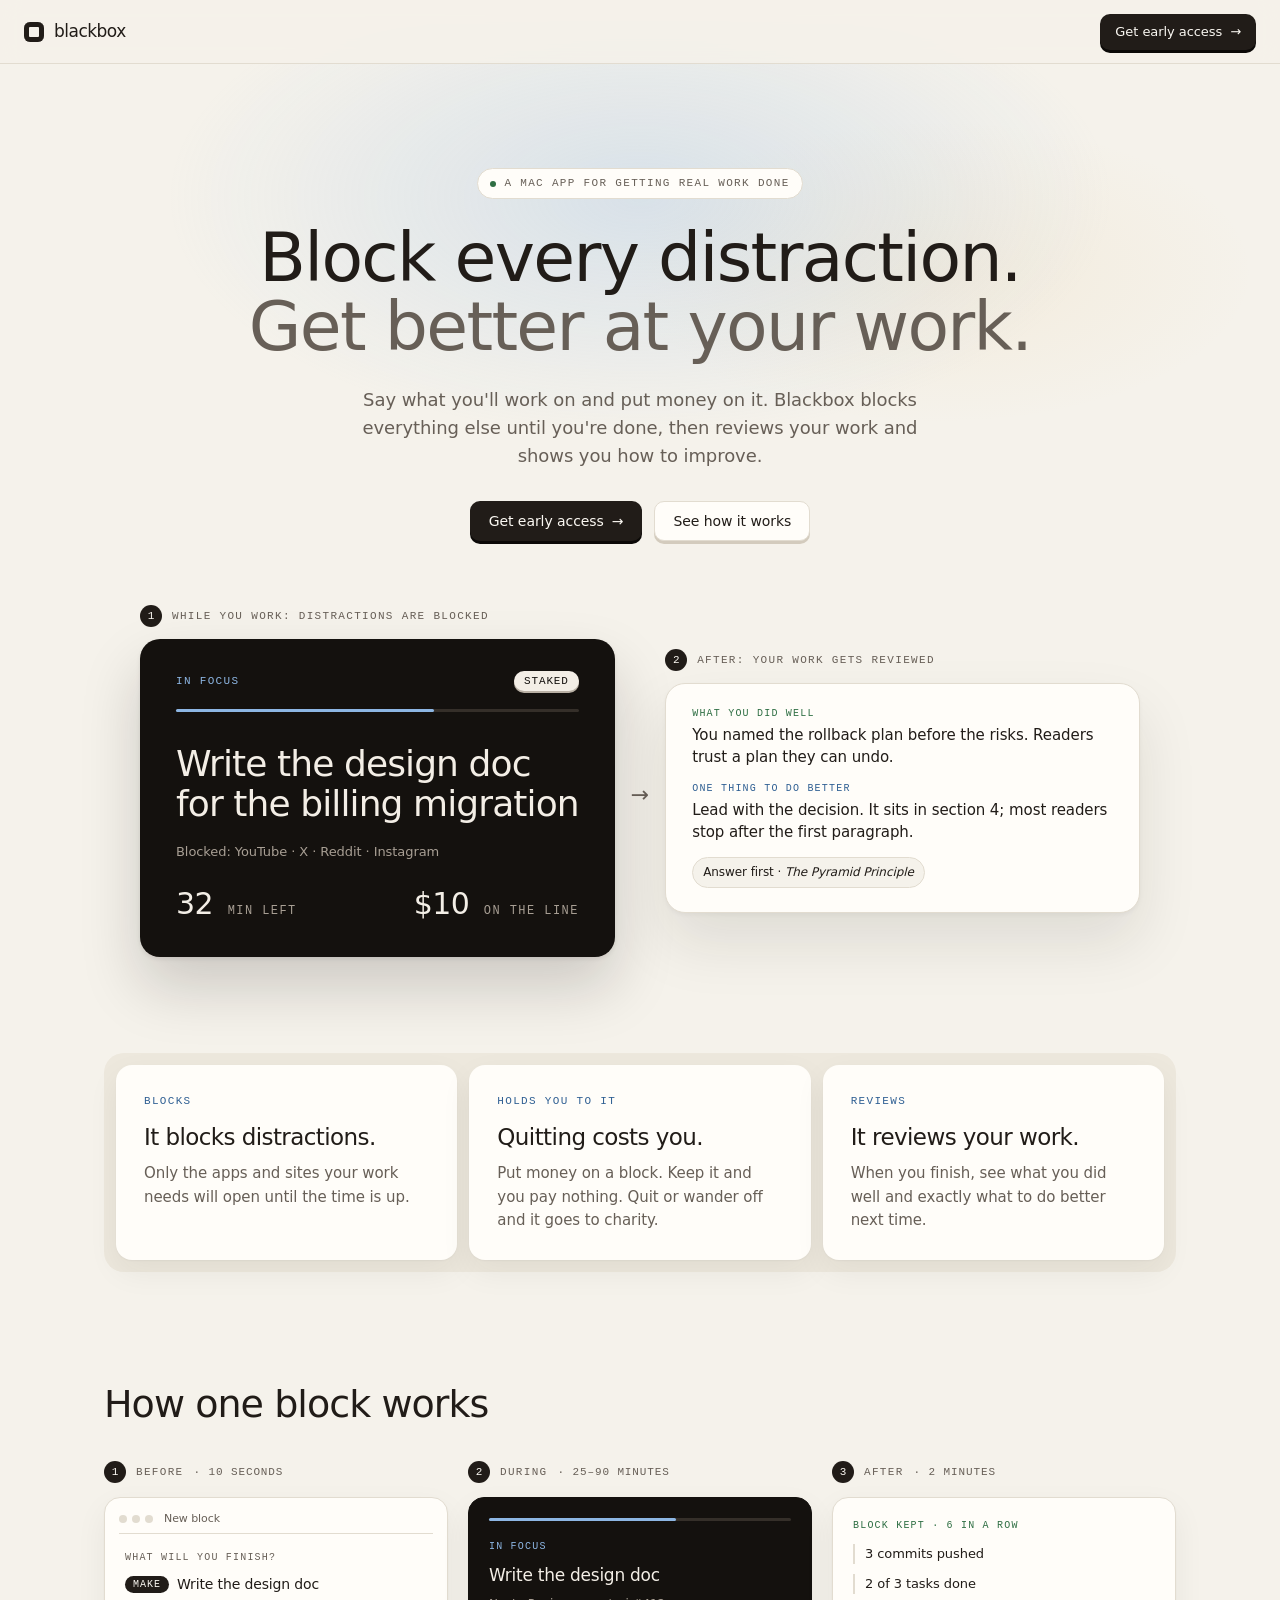
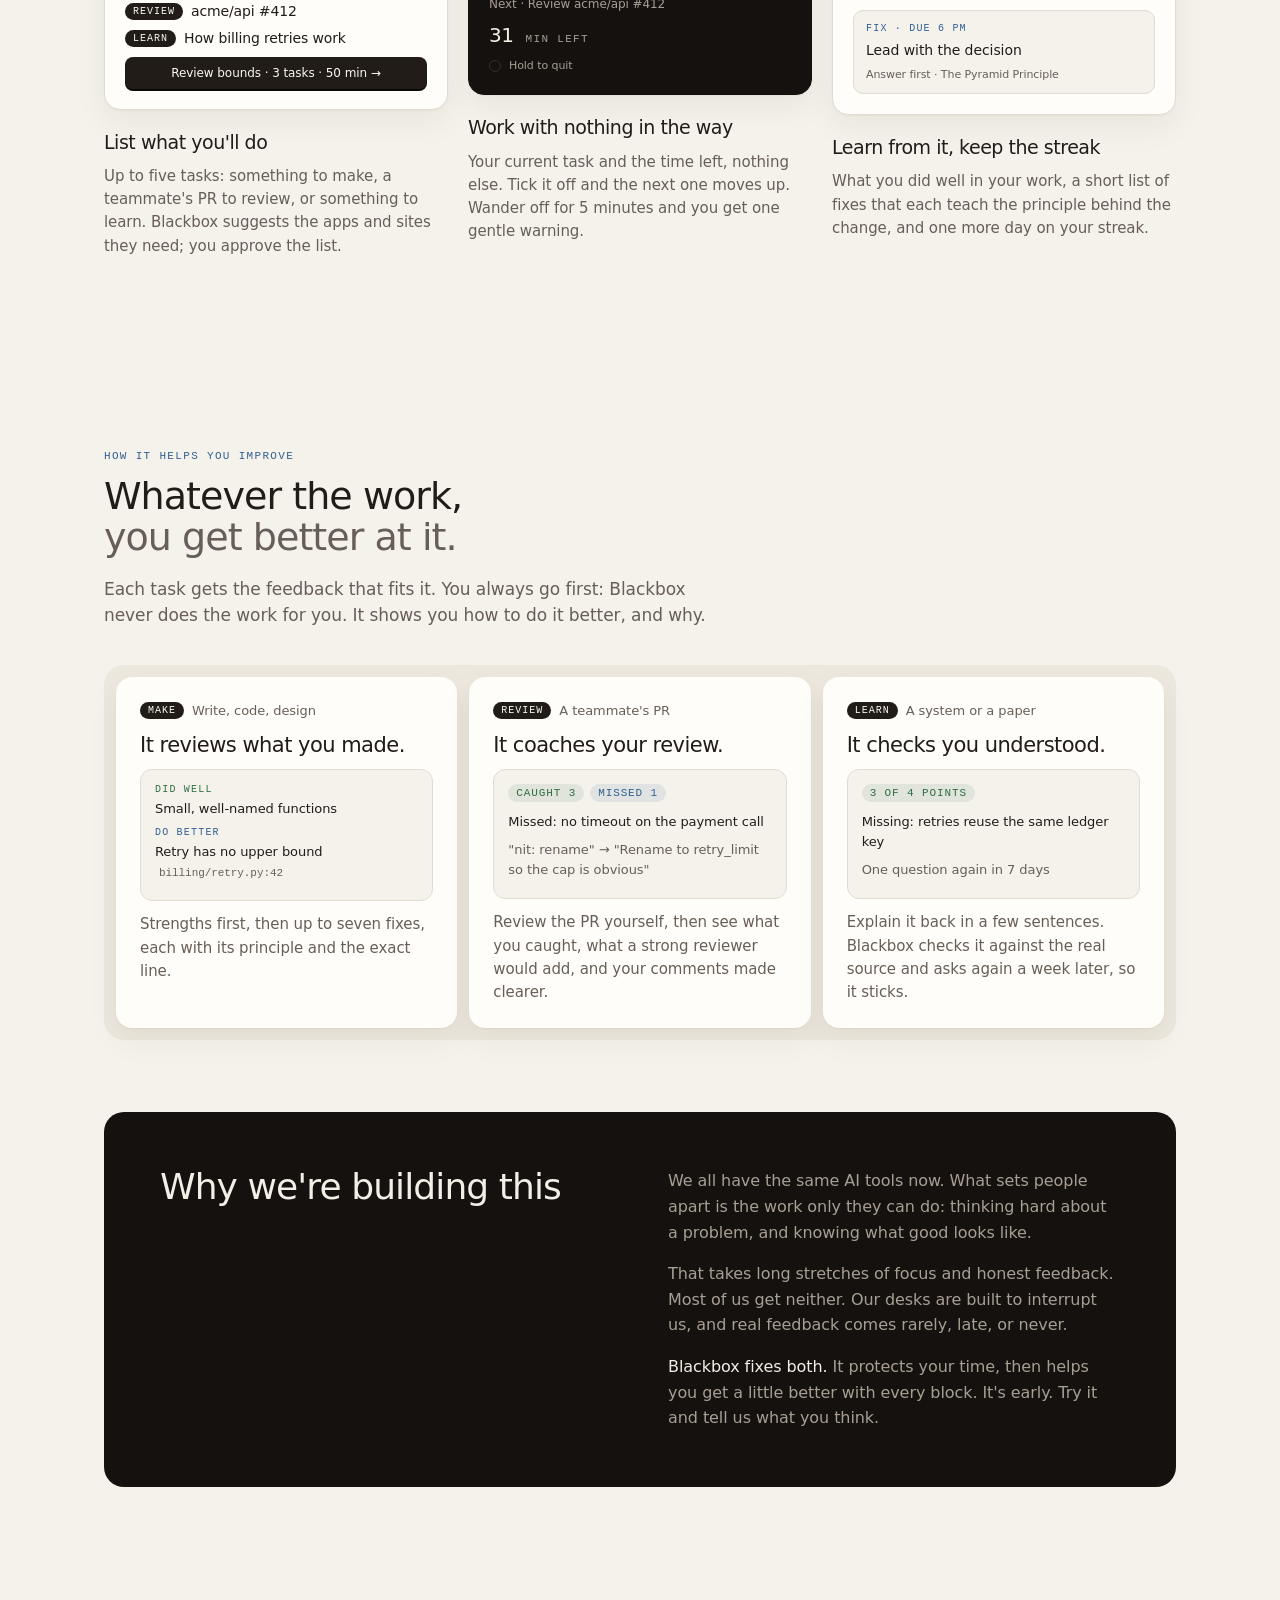
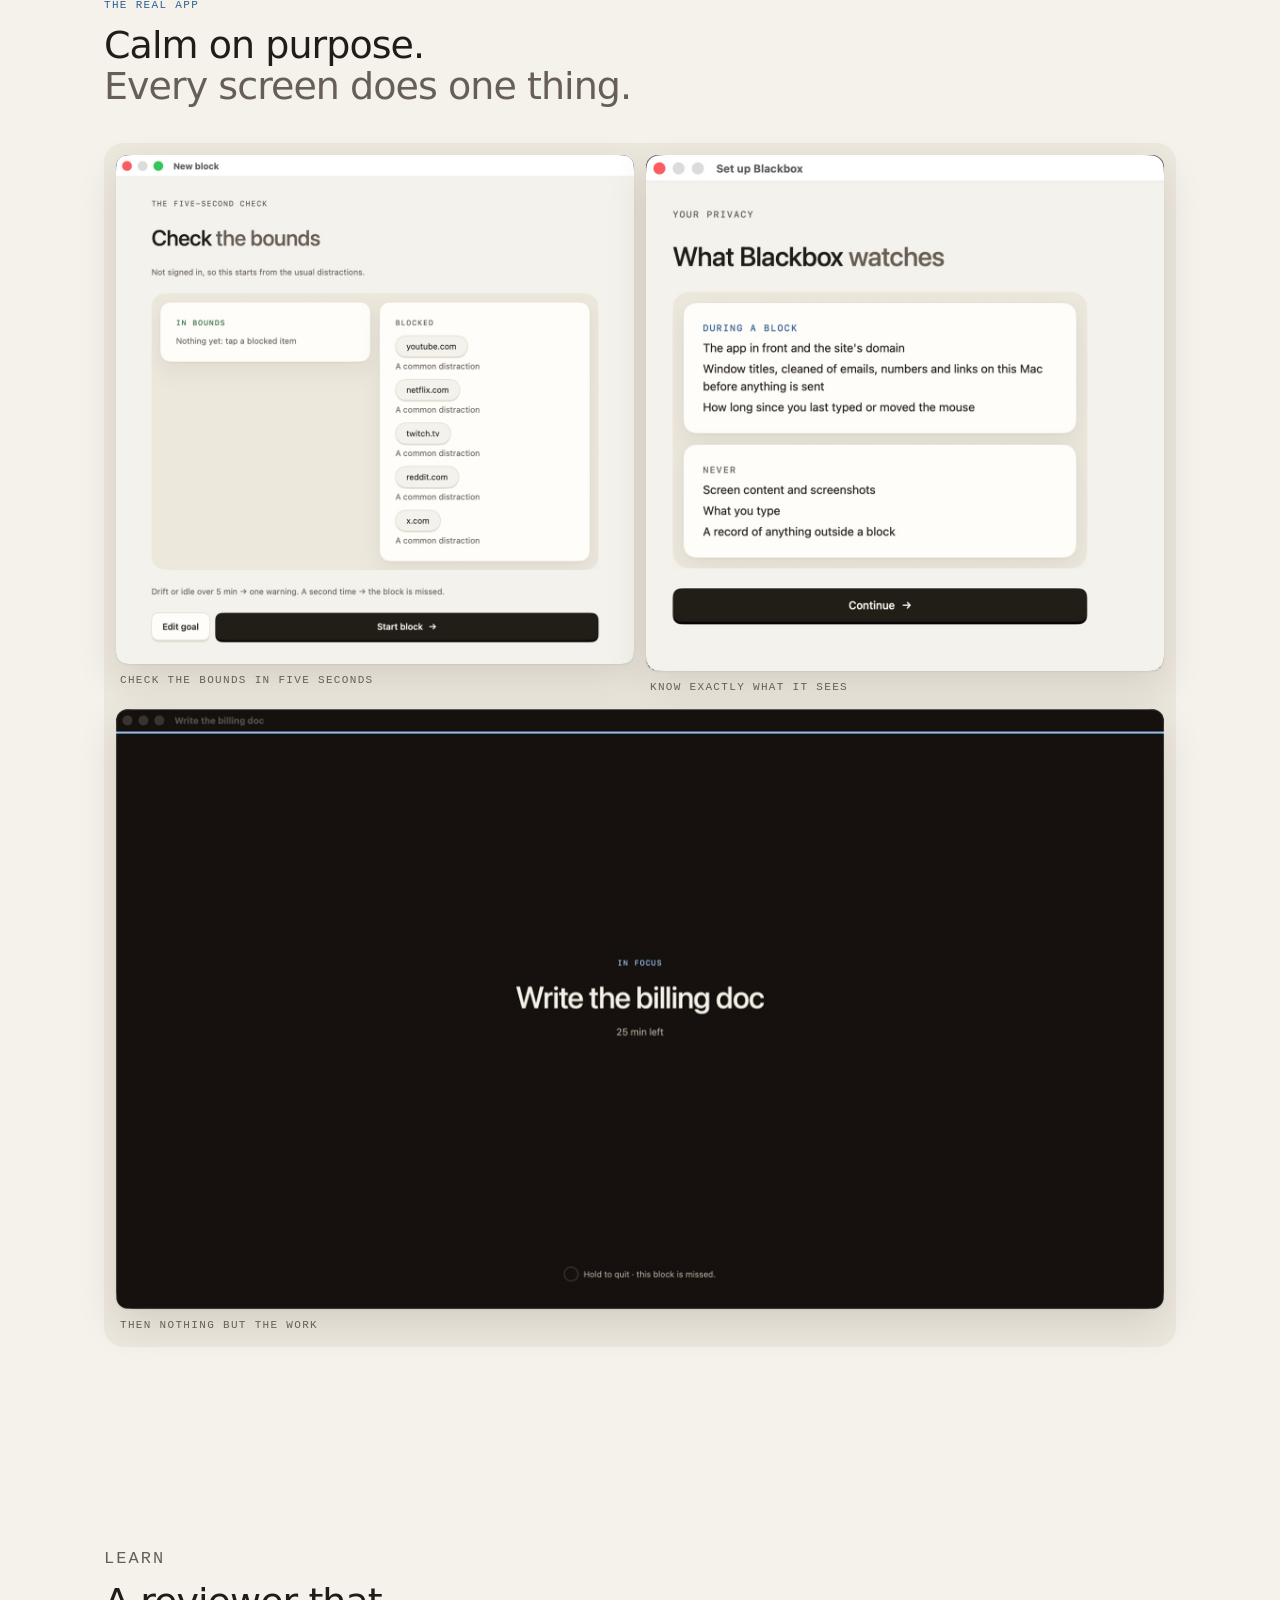
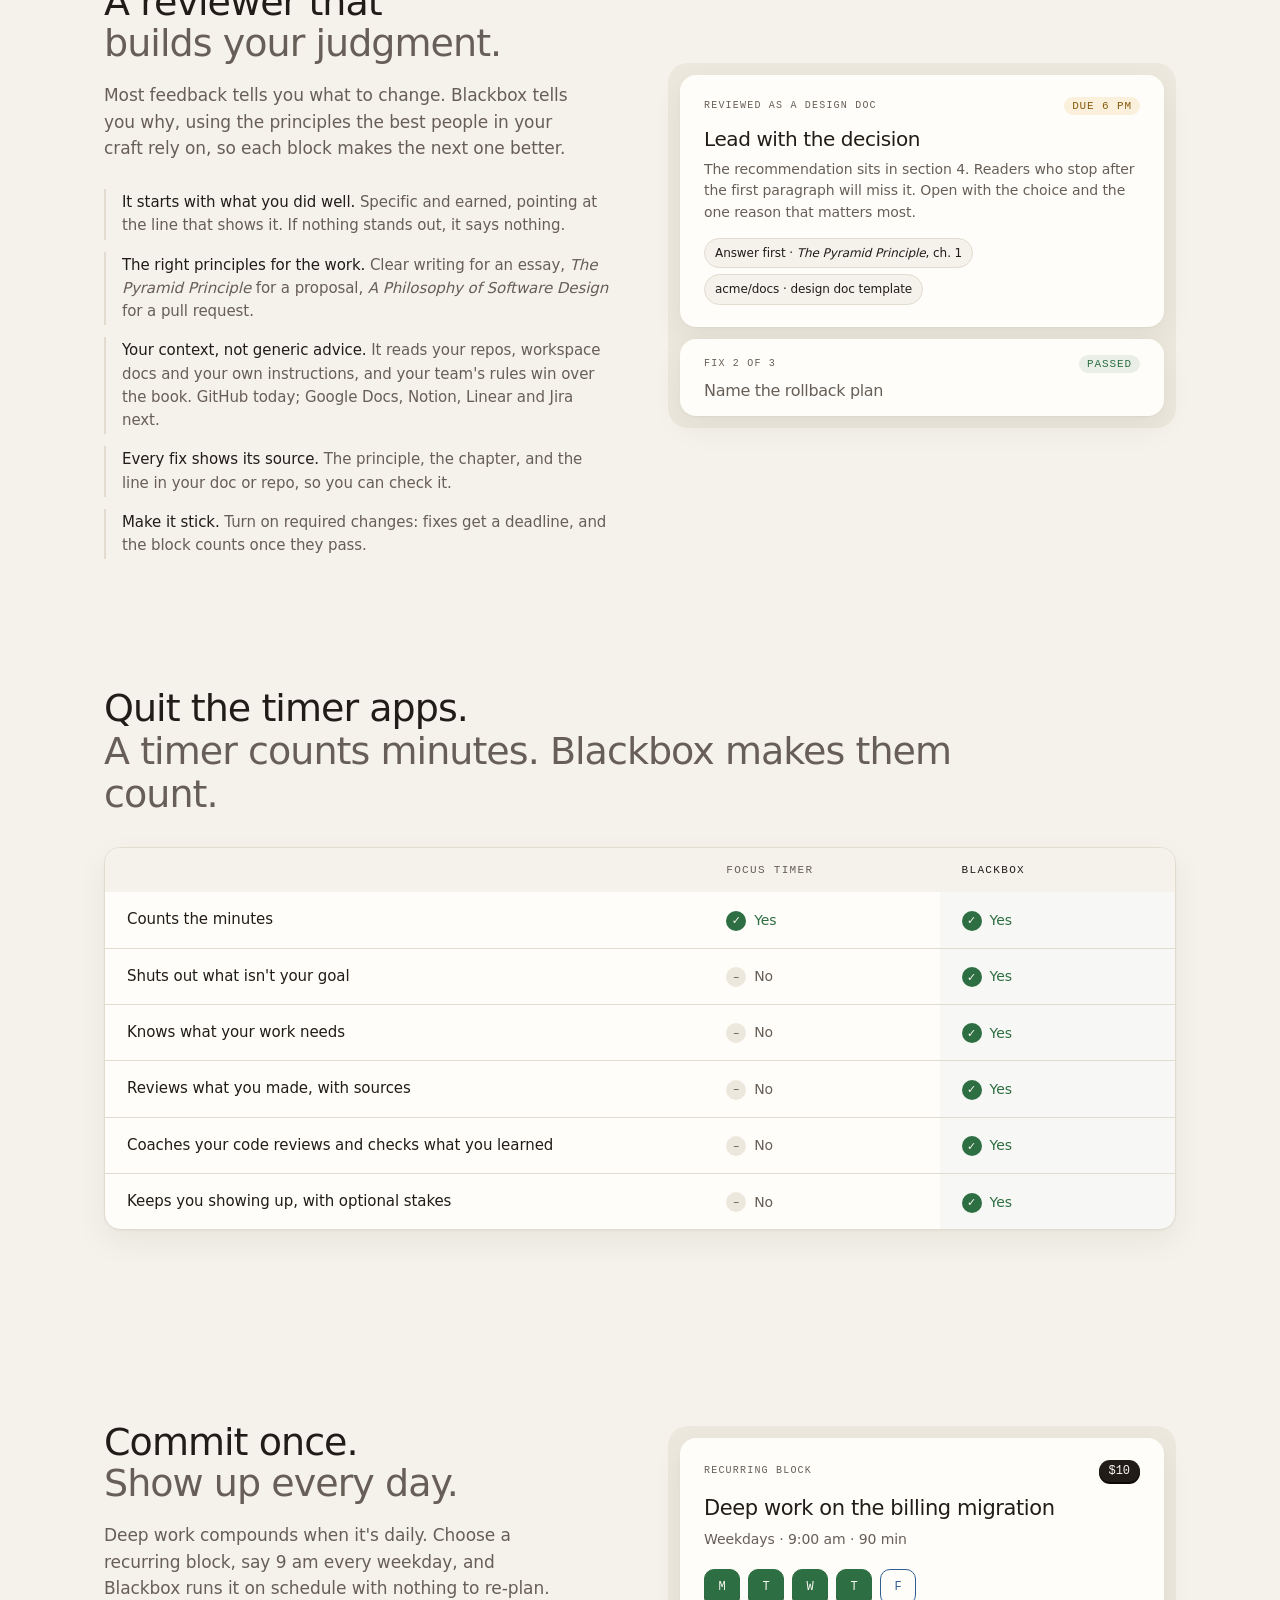
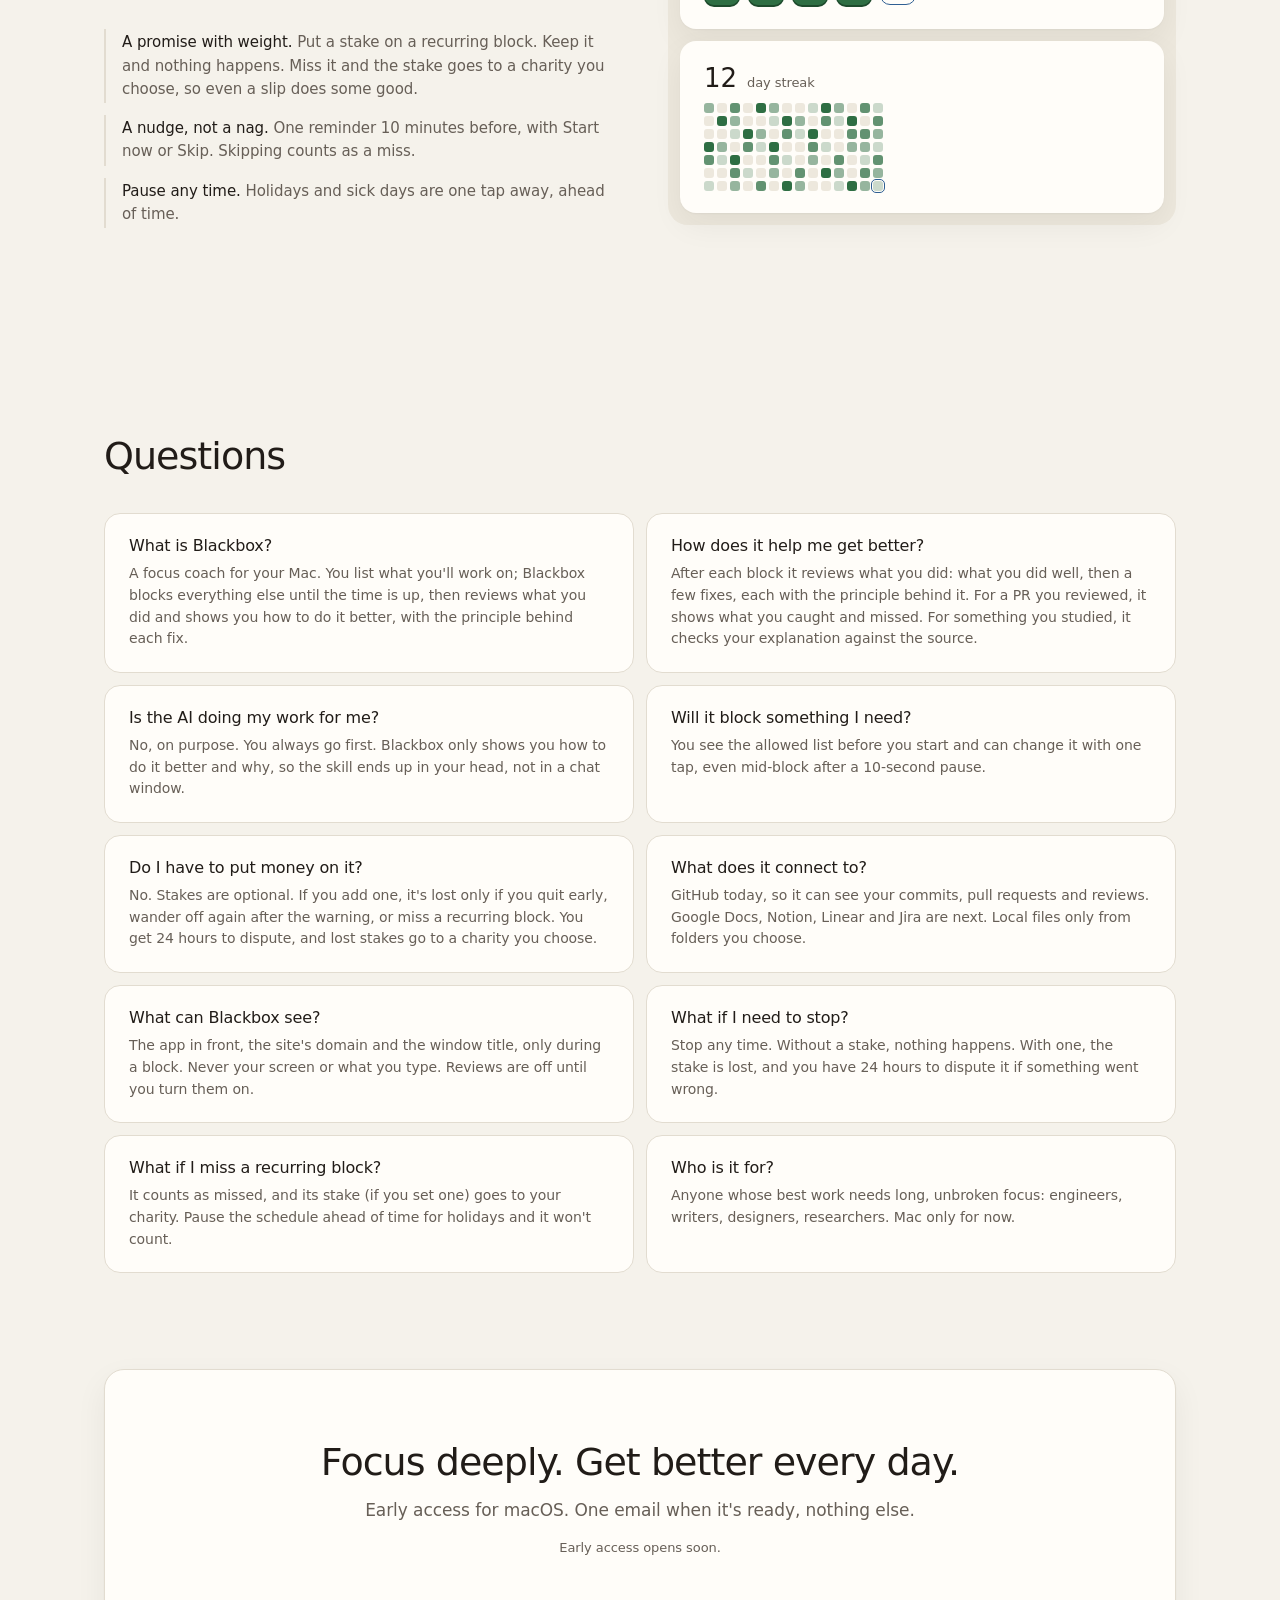
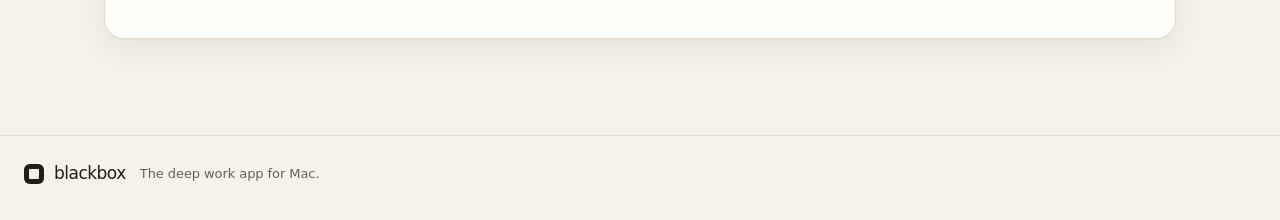
==== commit 204d64ab: "Deploy 16c2528 from Rishisheth/blackbox" ====
--- a/index.html
+++ b/index.html
@@ -102,7 +102,7 @@
           <p class="phase-when"><span class="num">3</span>After <span class="muted">· 2 minutes</span></p>
           <div class="mock app" aria-hidden="true">
             <p class="mock-label mock-label-kept">Block kept · 6 in a row</p>
-            <p class="mock-proof">50 minutes, not one drift</p>
+            <p class="mock-proof">3 commits pushed</p>
             <p class="mock-proof">2 of 3 tasks done</p>
             <div class="mock-fixcard">
               <p class="mock-label mock-label-focus">Fix · due 6 pm</p>
@@ -111,7 +111,7 @@
             </div>
           </div>
           <h3>Learn from it, keep the streak</h3>
-          <p>What went well, a short list of fixes that each teach the principle behind the change, and one more day on your streak.</p>
+          <p>What you did well in your work, a short list of fixes that each teach the principle behind the change, and one more day on your streak.</p>
         </li>
       </ol>
     </section>
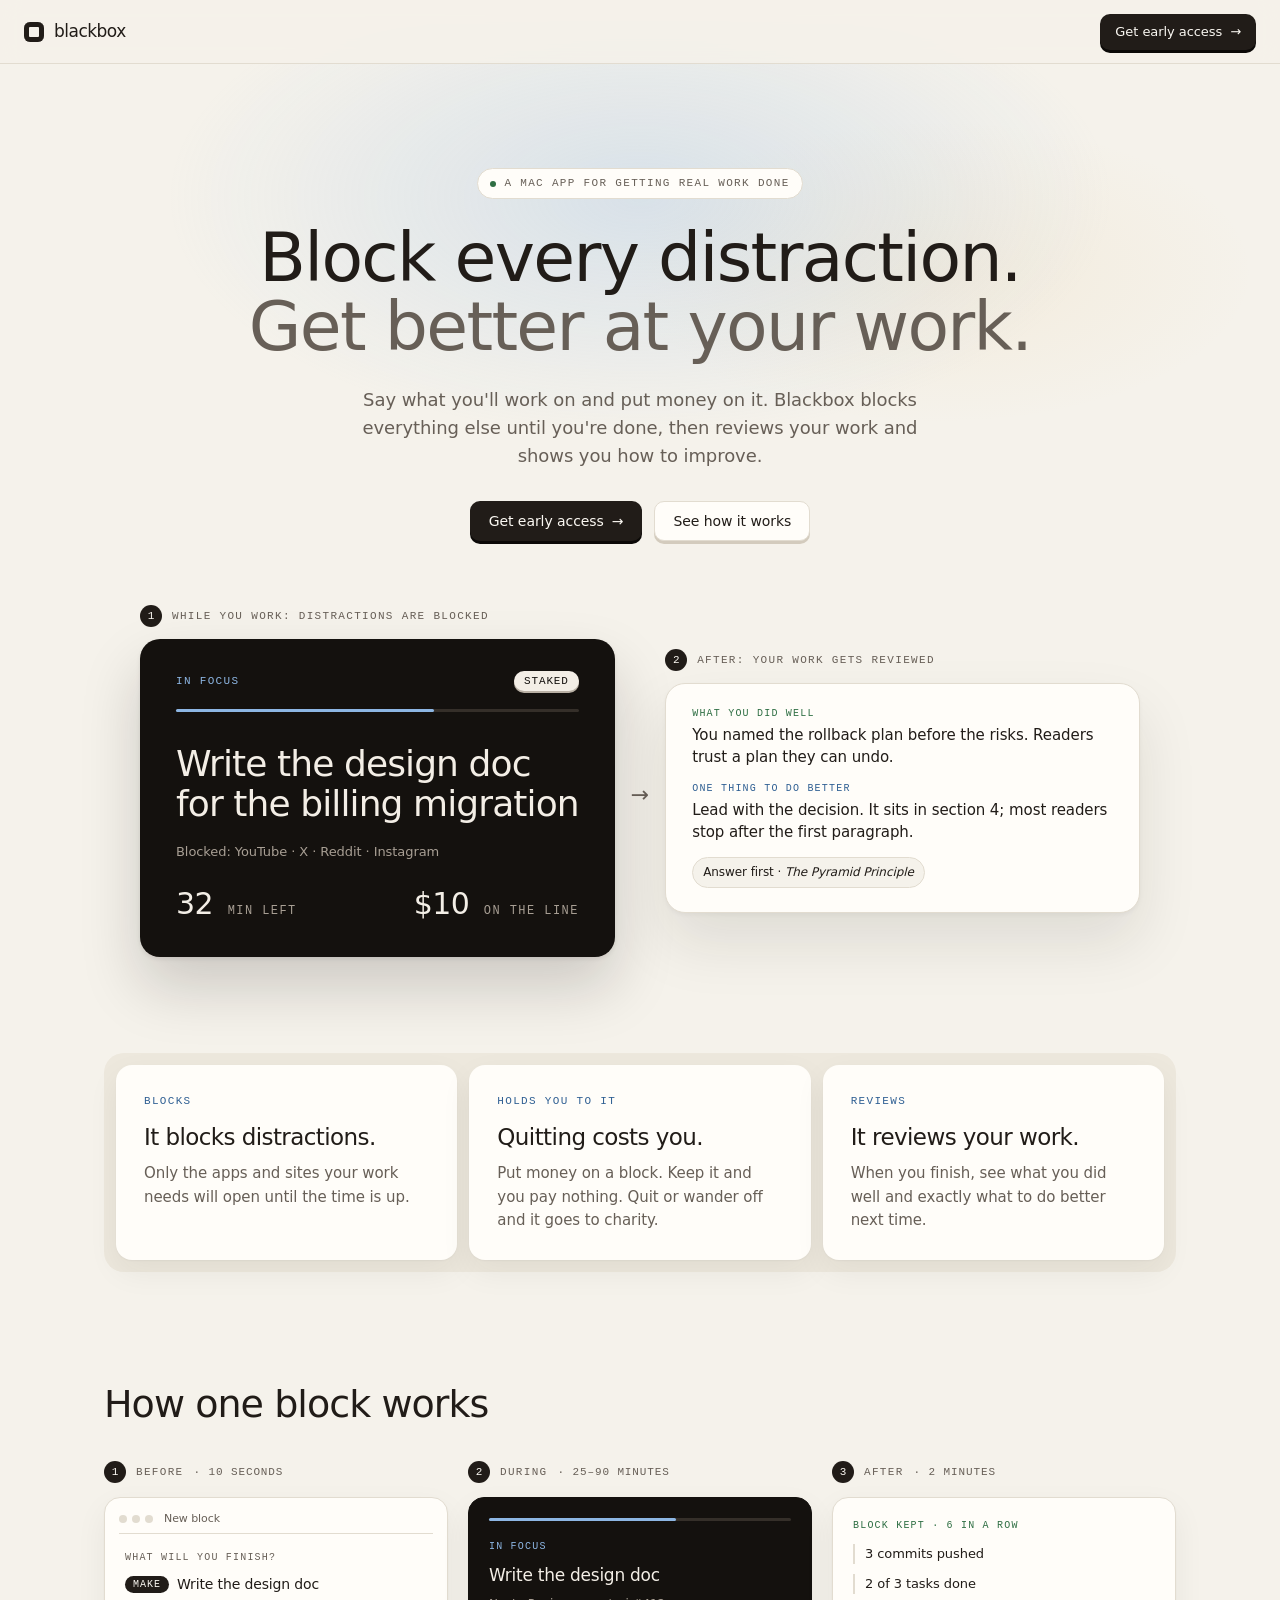
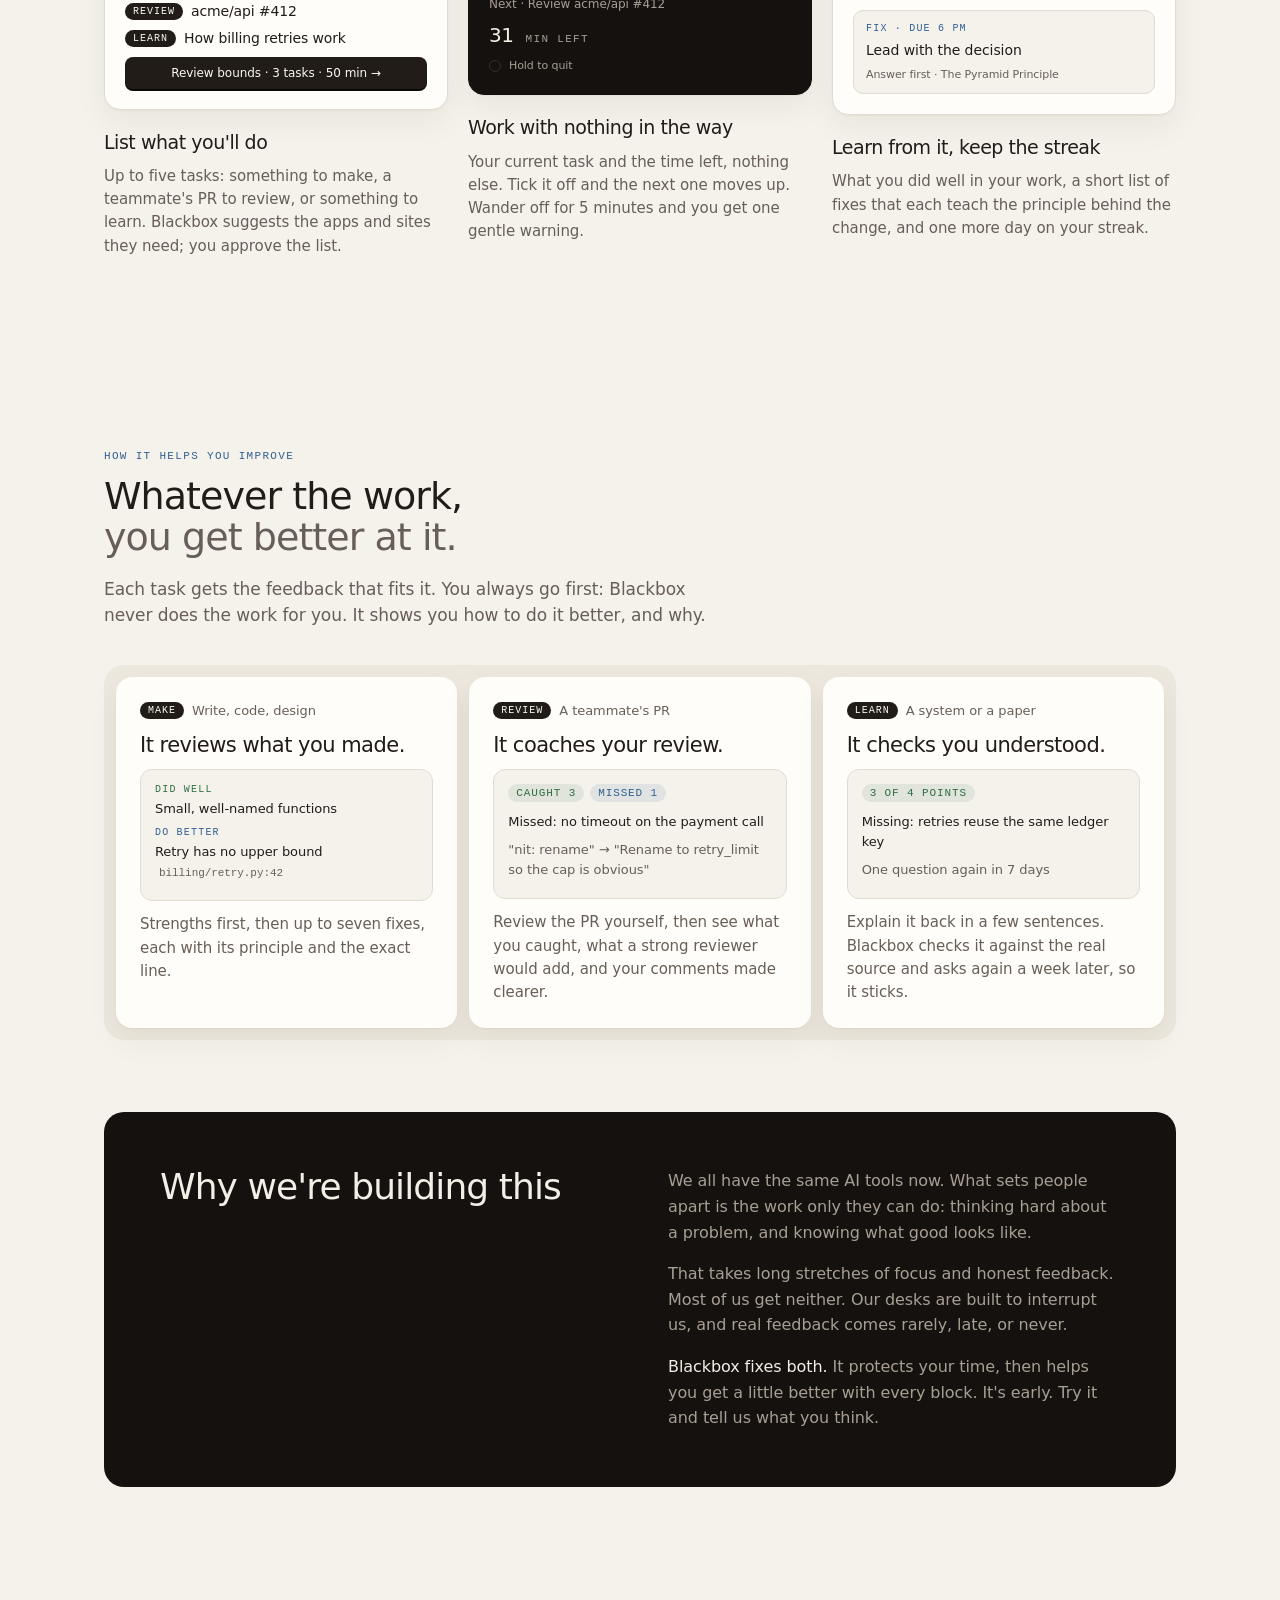
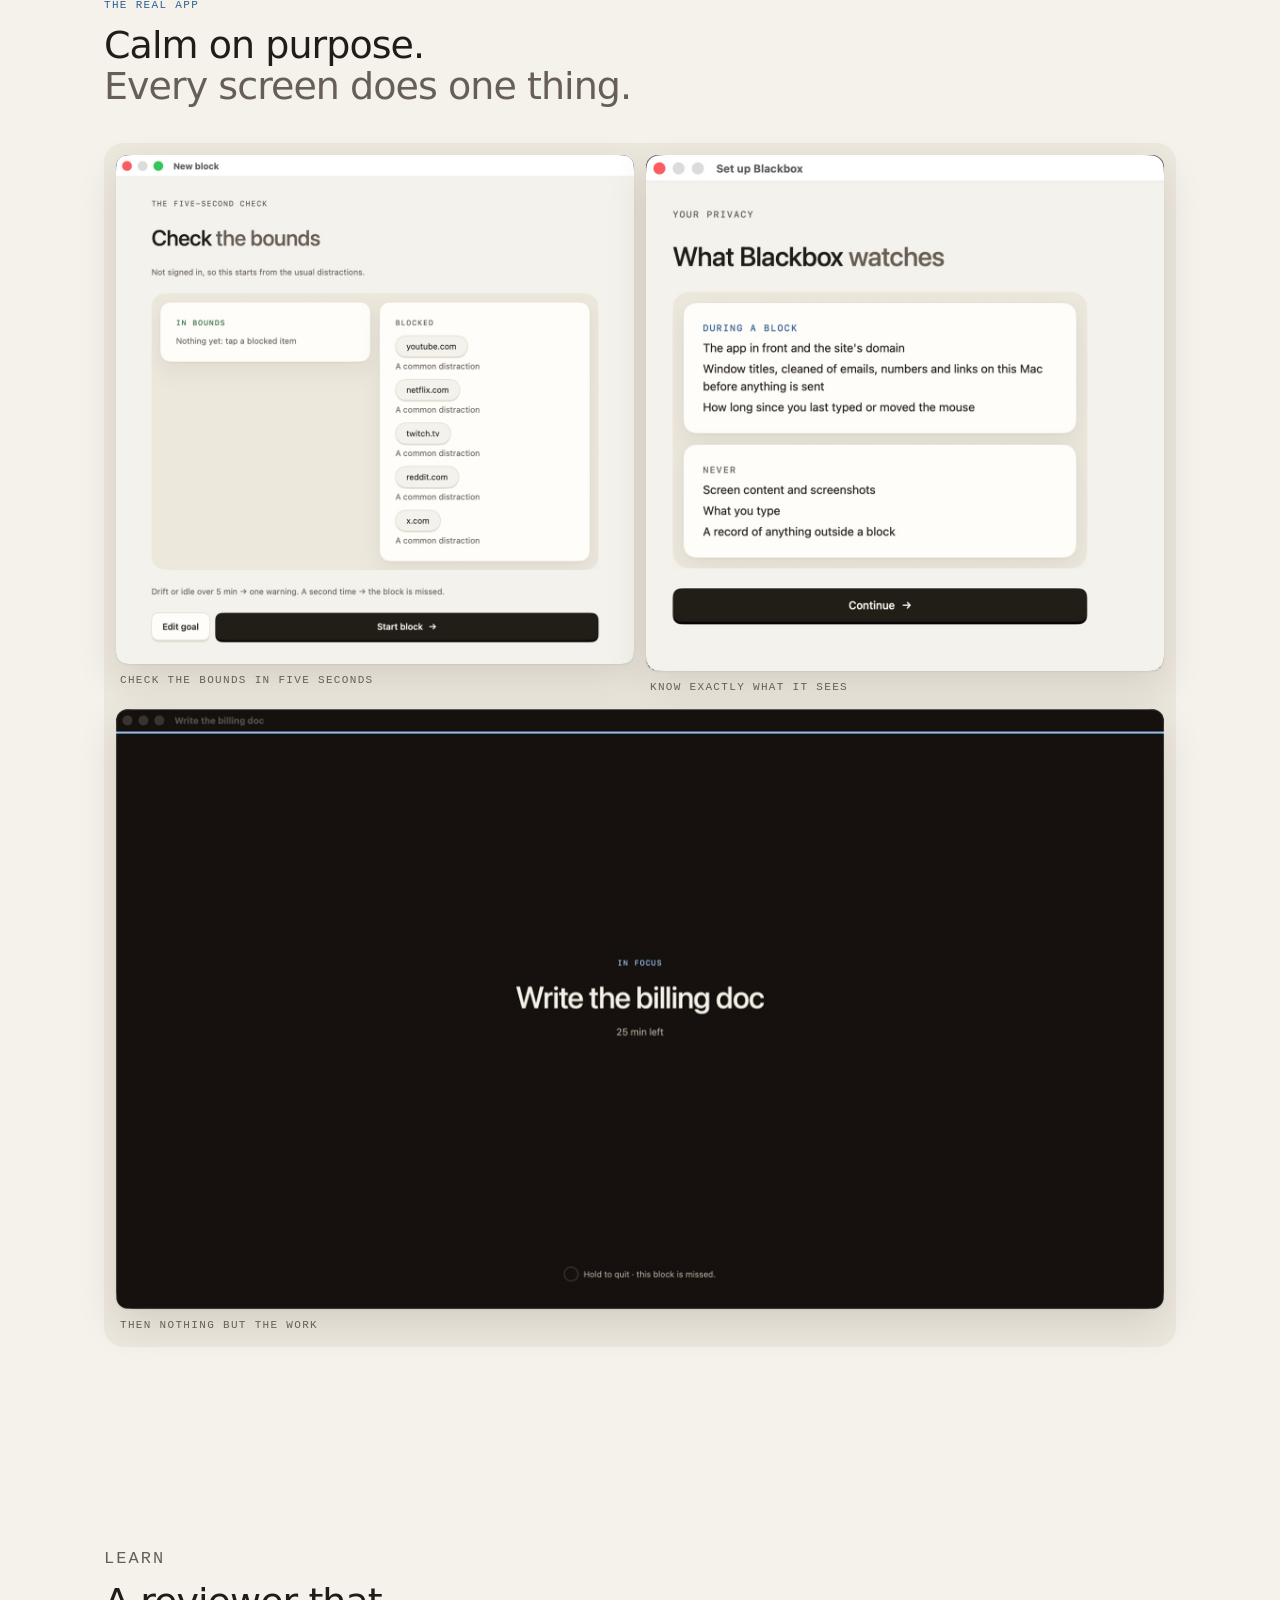
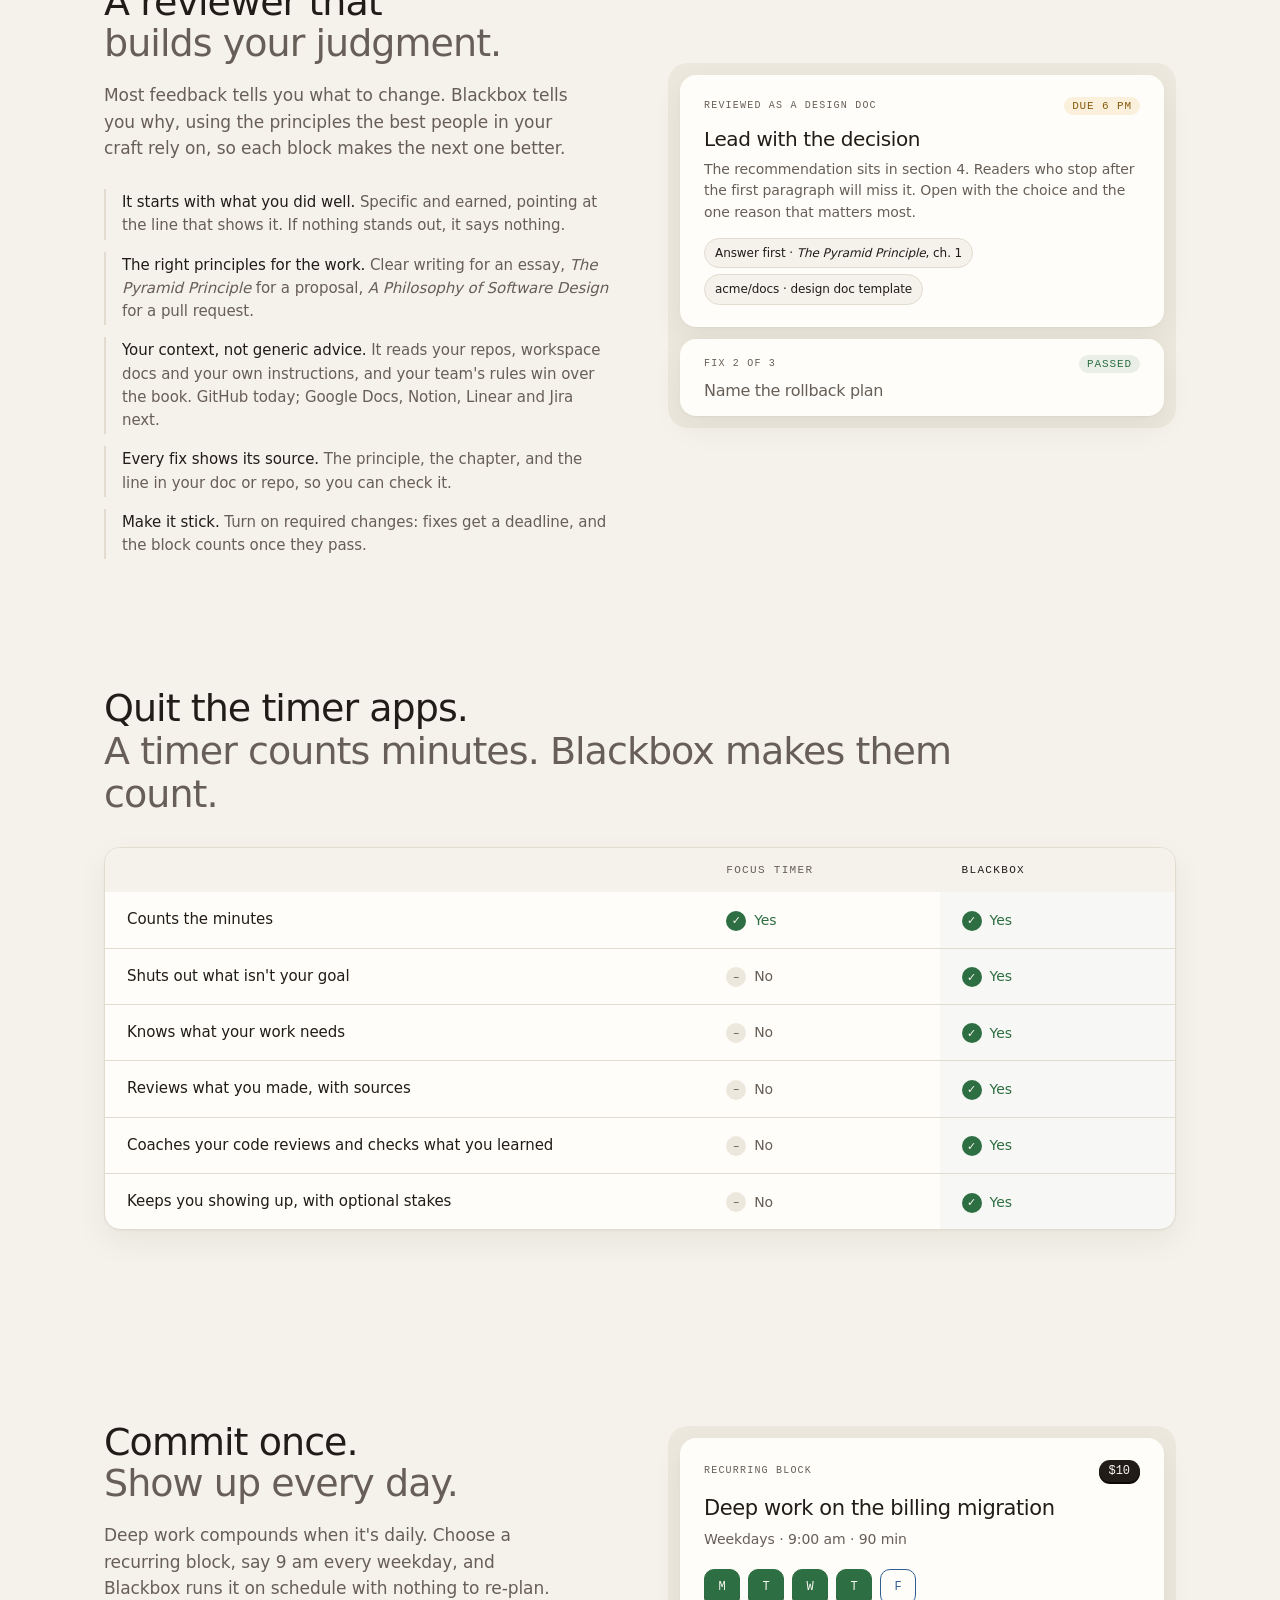
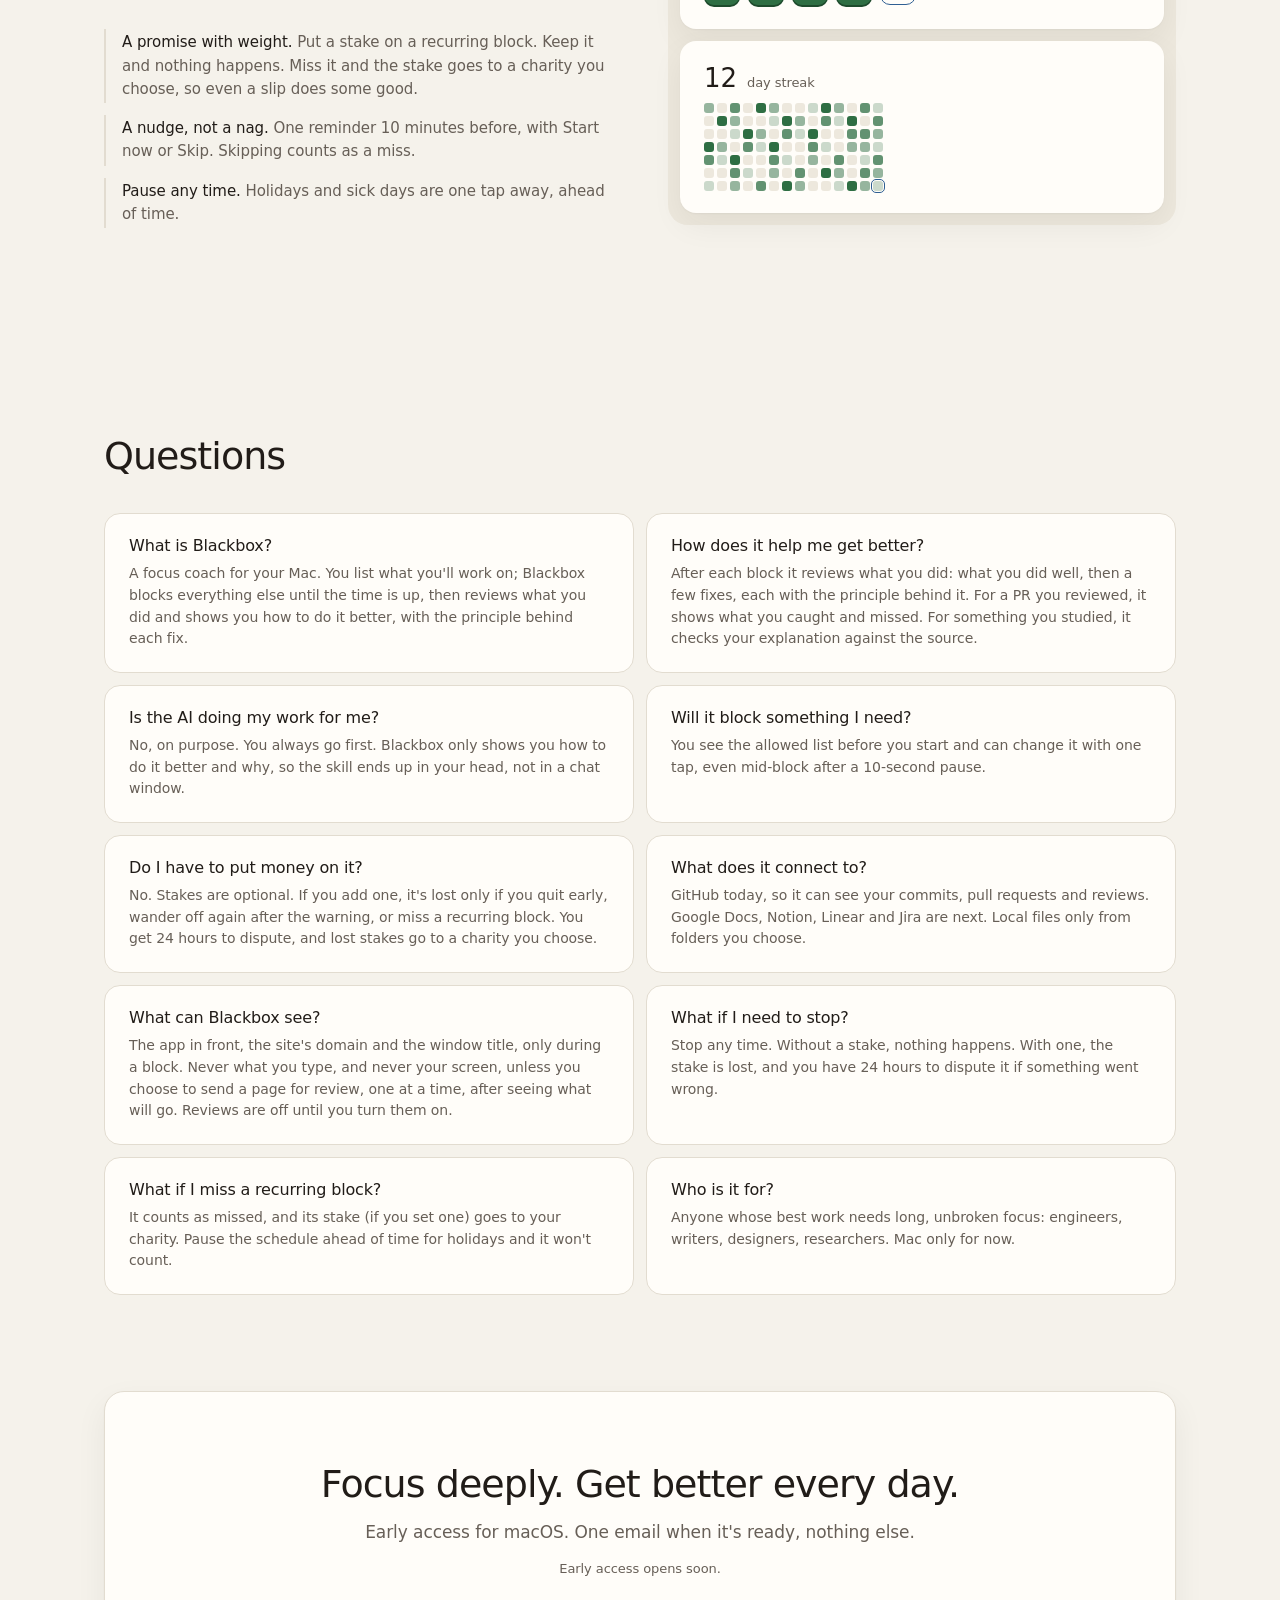
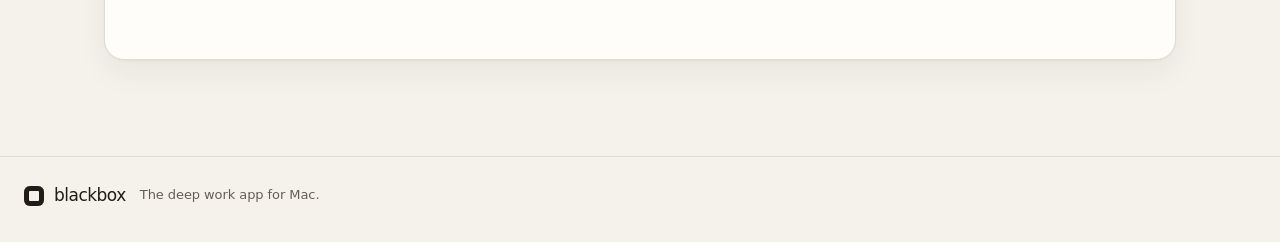
==== commit b040e5b9: "Deploy 0bbd0e1 from Rishisheth/blackbox" ====
--- a/index.html
+++ b/index.html
@@ -288,7 +288,7 @@
         </div>
         <div>
           <dt>What can Blackbox see?</dt>
-          <dd>The app in front, the site's domain and the window title, only during a block. Never your screen or what you type. Reviews are off until you turn them on.</dd>
+          <dd>The app in front, the site's domain and the window title, only during a block. Never what you type, and never your screen, unless you choose to send a page for review, one at a time, after seeing what will go. Reviews are off until you turn them on.</dd>
         </div>
         <div>
           <dt>What if I need to stop?</dt>
